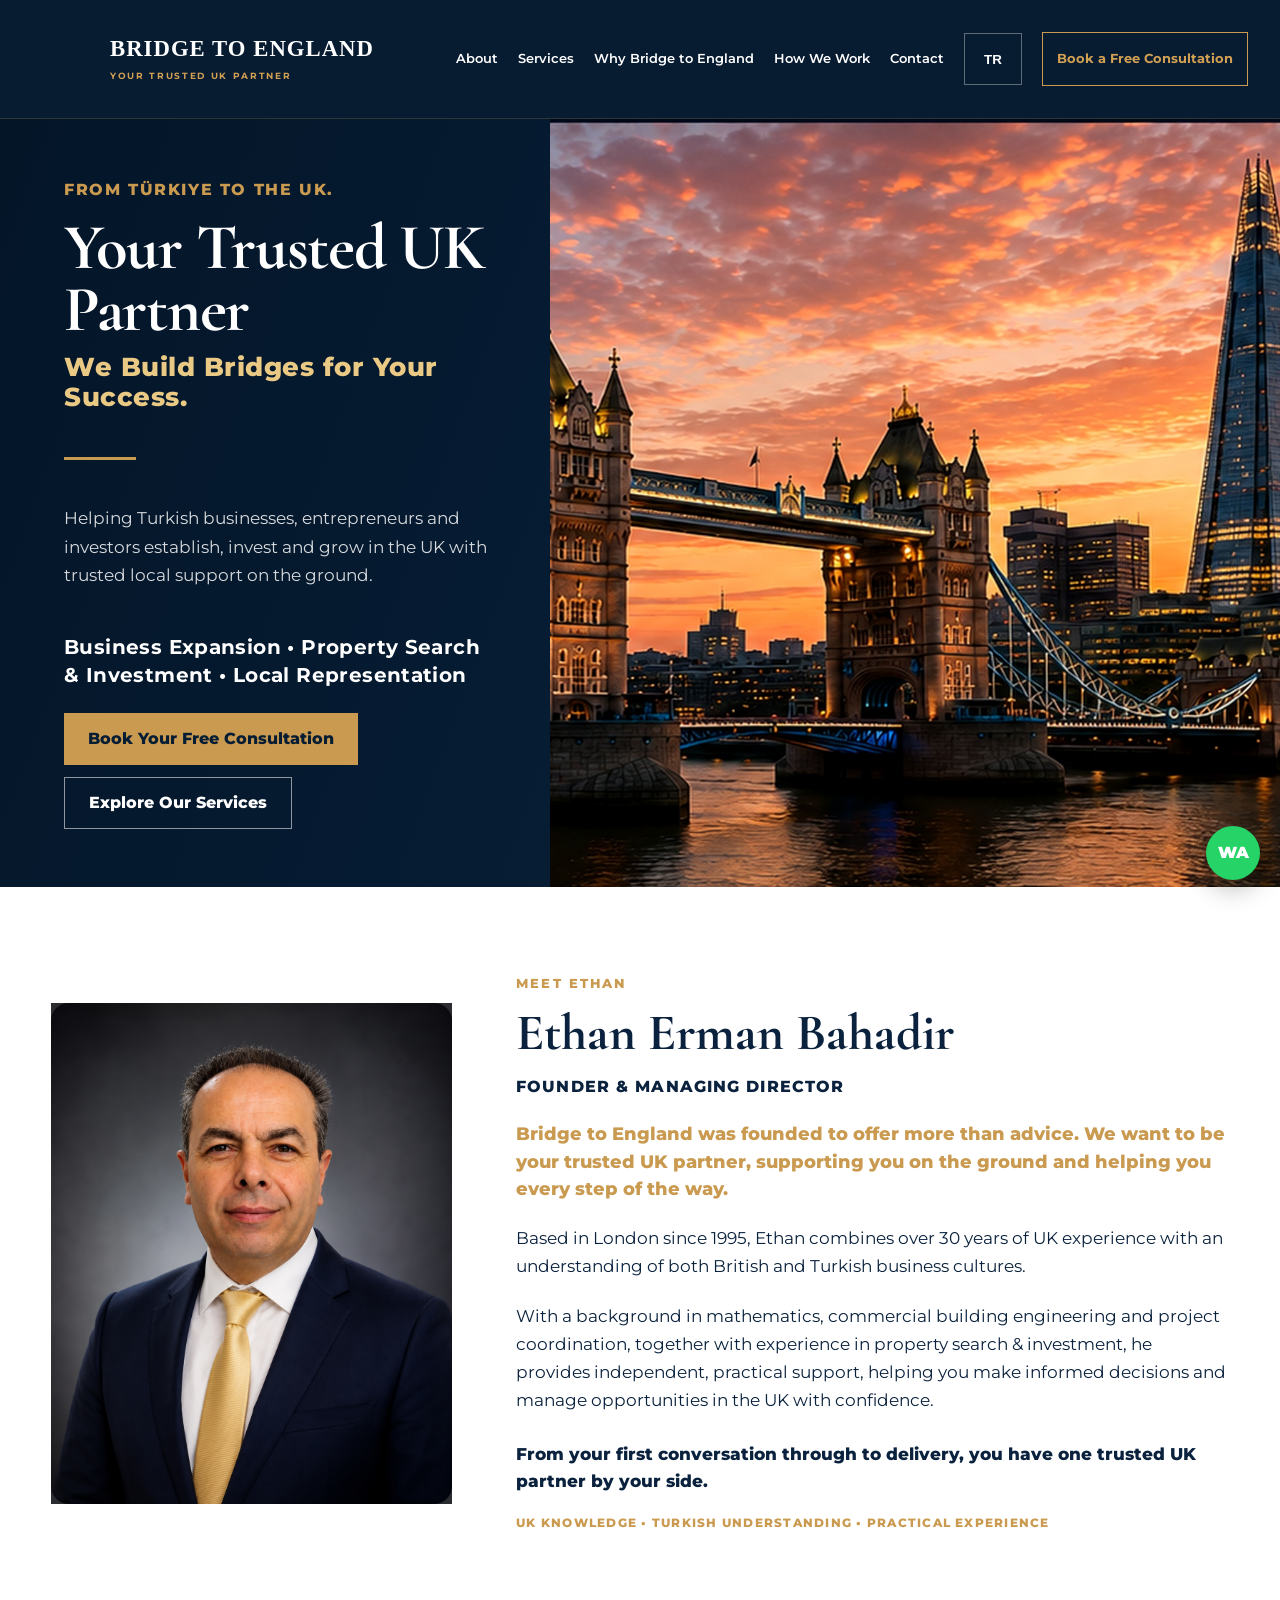
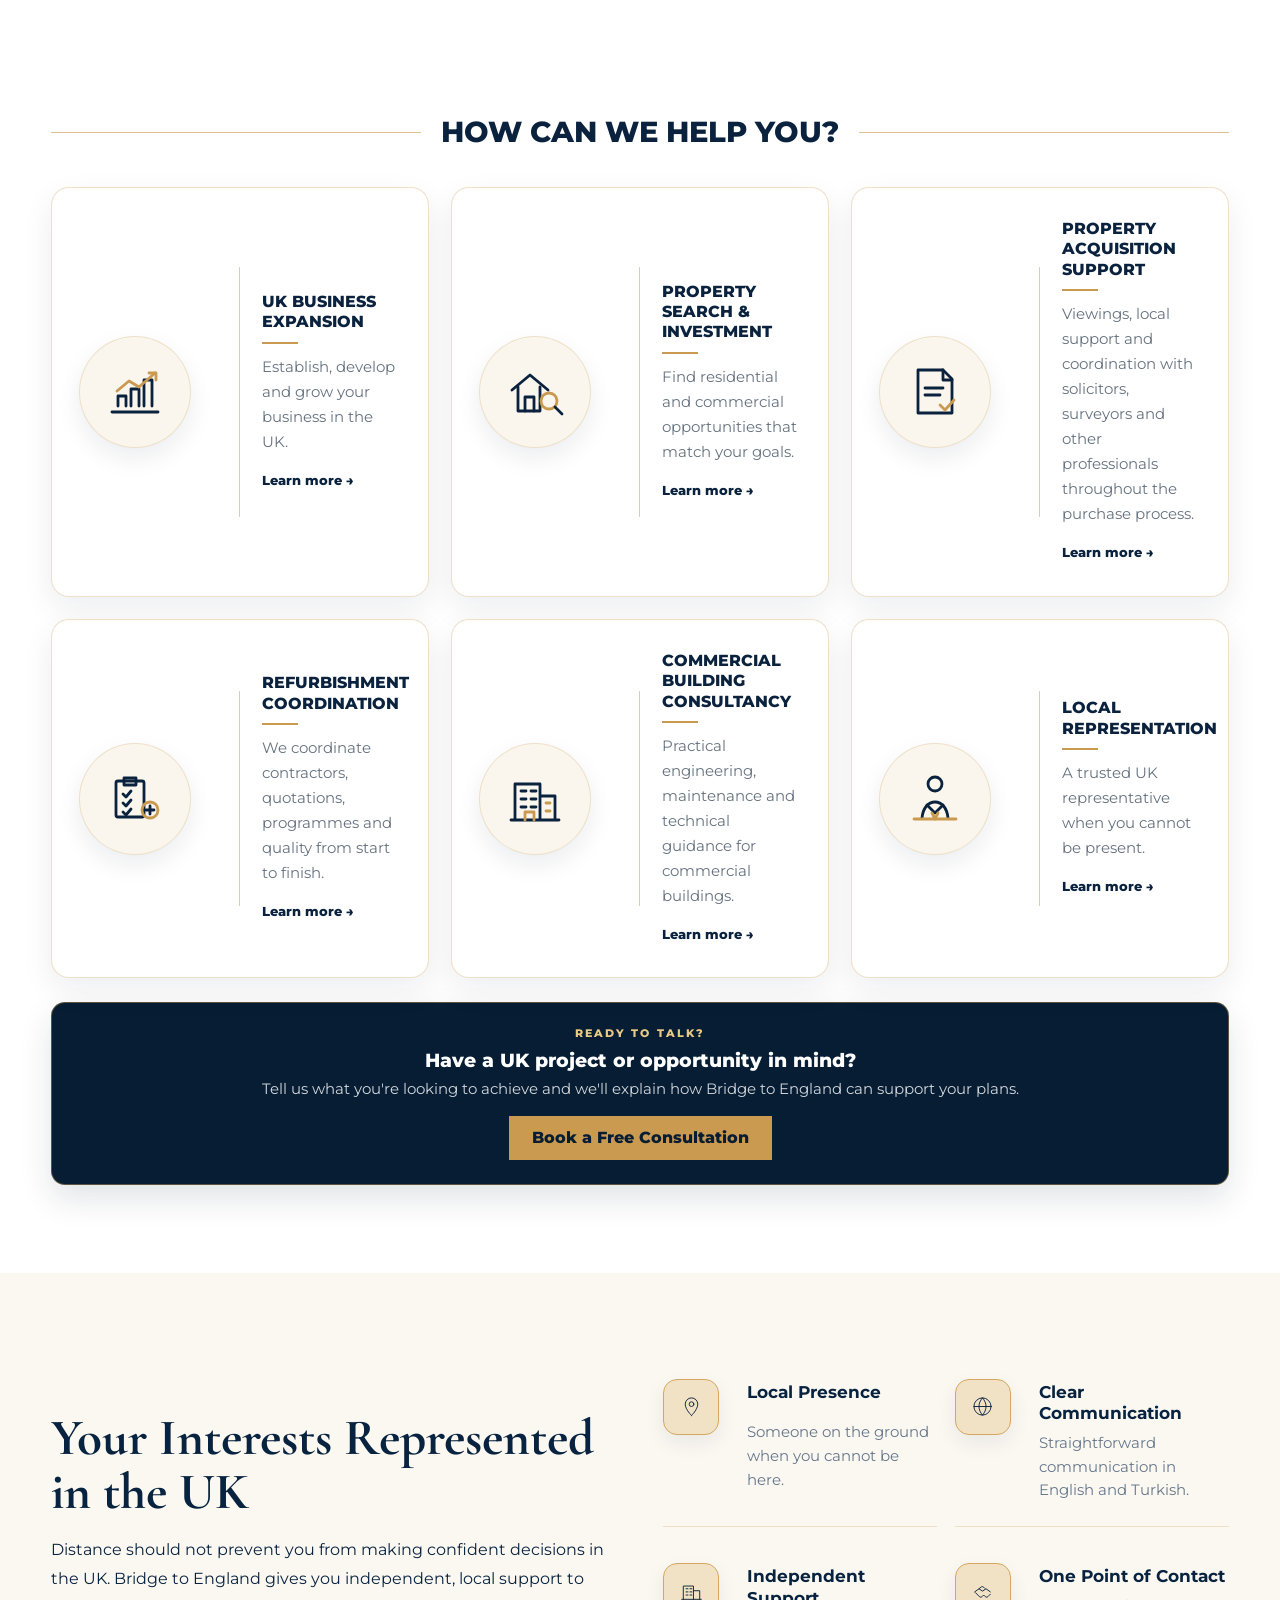
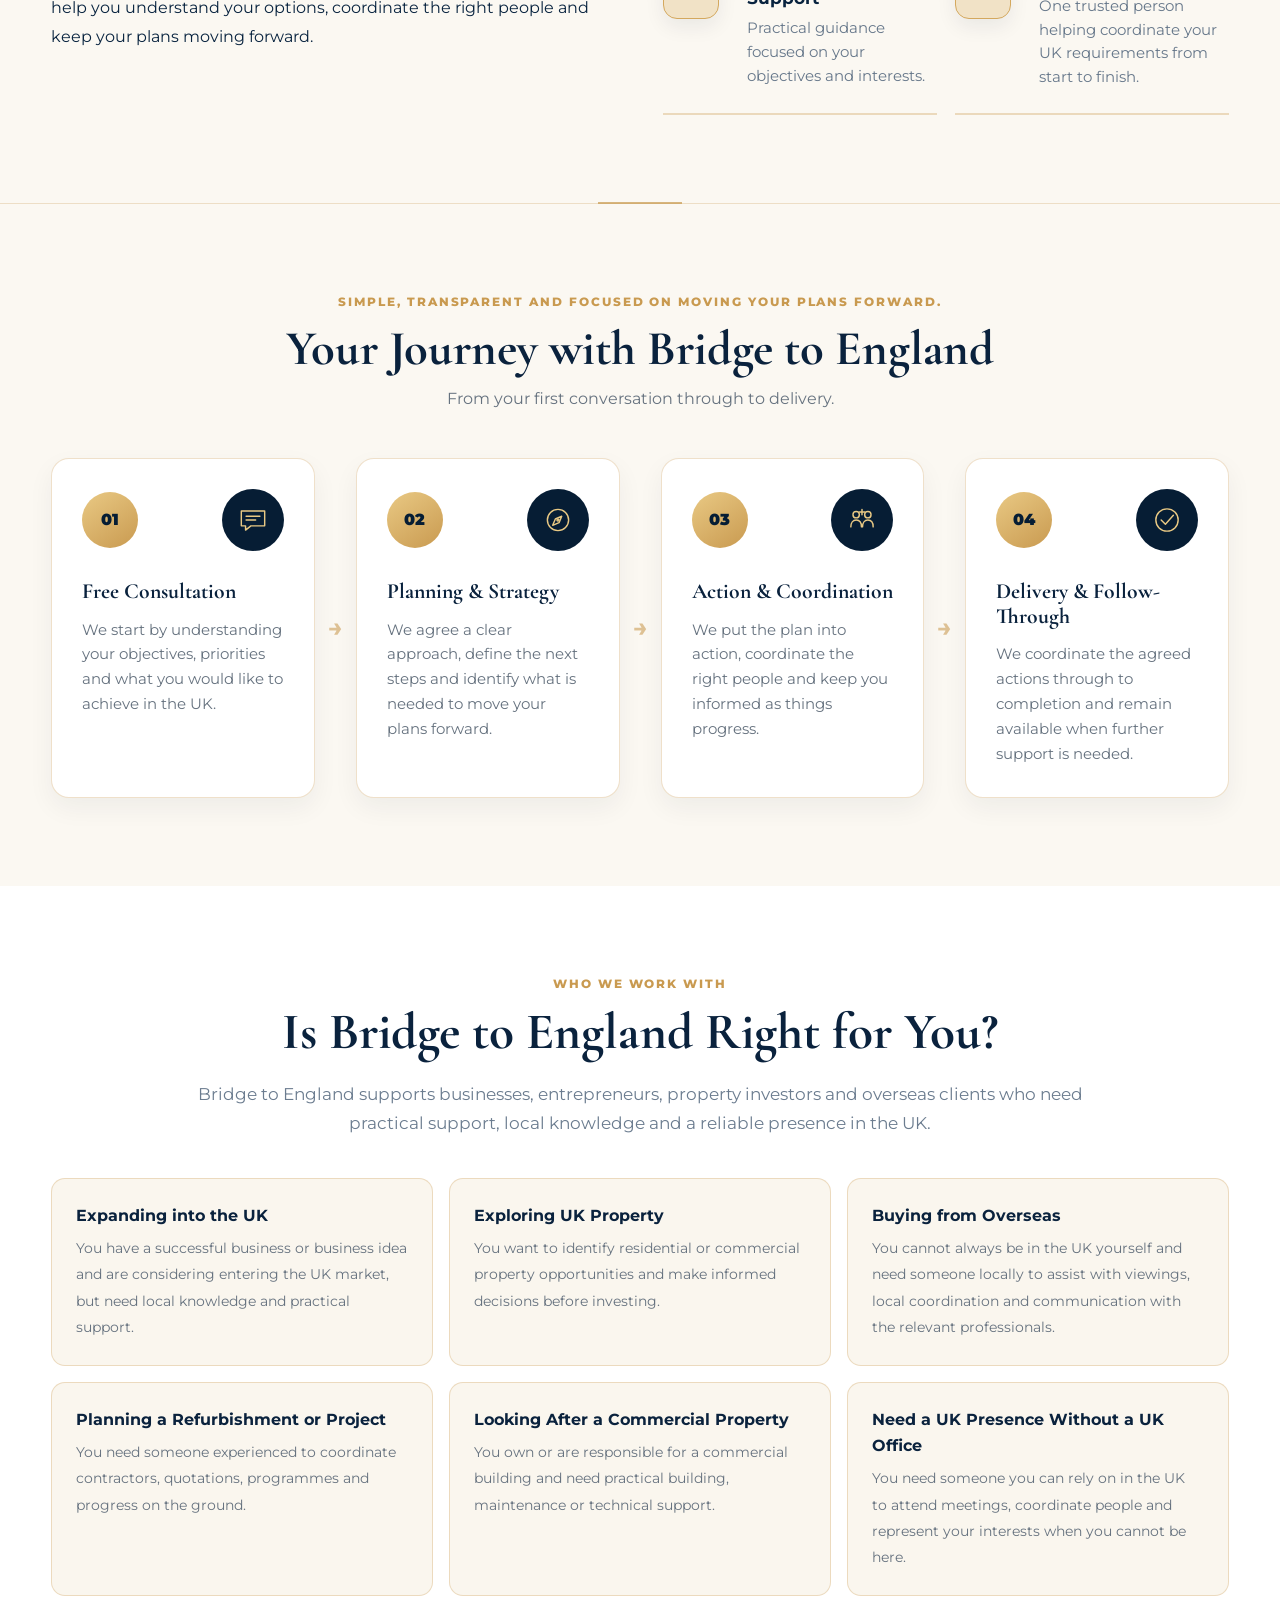
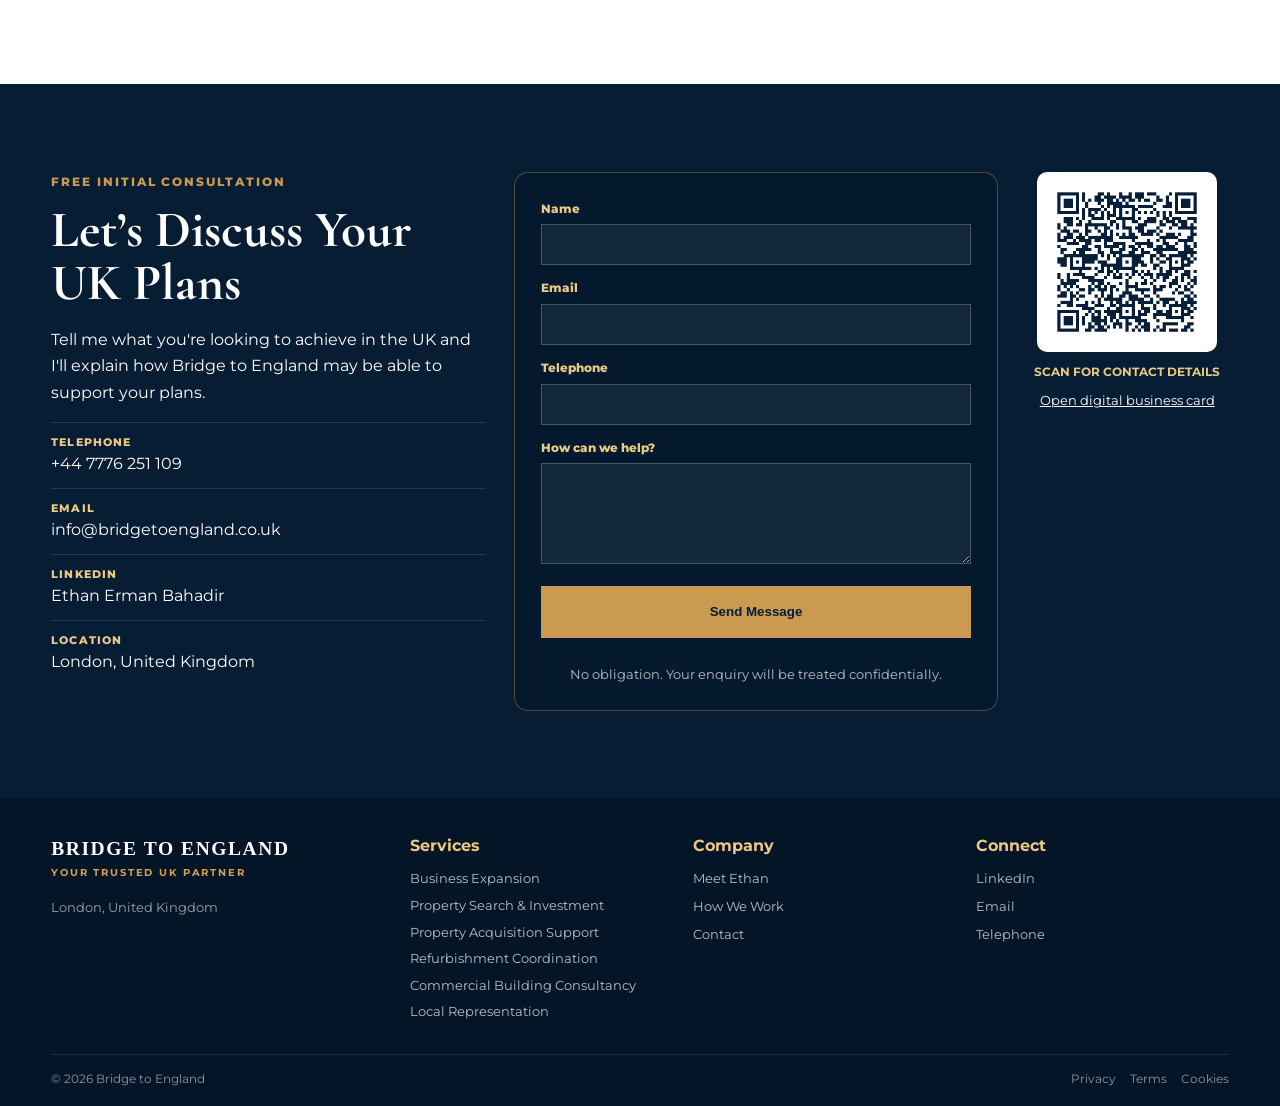
==== index.html @ 81298860 "Fix website contact form submission V5.69" ====
<!DOCTYPE html>

<html lang="en">
<head>
<meta charset="utf-8"/>
<meta content="width=device-width,initial-scale=1" name="viewport"/>
<meta name="description" content="Bridge to England helps Turkish businesses, entrepreneurs and investors enter and grow in the UK with business expansion, property search, acquisition support, refurbishment coordination and trusted local representation in London.">
<title>Bridge to England | UK Business Expansion & Property Support for Turkish Clients</title>
<link href="favicon.png" rel="icon"/>
<link href="https://fonts.googleapis.com" rel="preconnect"/>
<link crossorigin="" href="https://fonts.gstatic.com" rel="preconnect"/>
<link href="https://fonts.googleapis.com/css2?family=Cormorant+Garamond:wght@600;700&amp;family=Montserrat:wght@400;500;600;700;800&amp;display=swap" rel="stylesheet"/>
<link href="style.css?v=543" rel="stylesheet"/>
<!-- BRIDGE TO ENGLAND V5 CLEAN FINAL --><style>
.who-intro{
  max-width:900px;
  margin:20px auto 0;
  text-align:center;
  color:#6b7c8f;
  font-size:1.08rem;
  line-height:1.7;
}
</style>
<link rel="canonical" href="https://bridgetoengland.co.uk/">
<meta property="og:type" content="website">
<meta property="og:site_name" content="Bridge to England">
<meta property="og:title" content="Bridge to England | UK Business Expansion & Property Support">
<meta property="og:description" content="Trusted London-based support for Turkish businesses, entrepreneurs and investors entering, investing and growing in the UK.">
<meta property="og:url" content="https://bridgetoengland.co.uk/">
<meta property="og:image" content="https://bridgetoengland.co.uk/tower-bridge-shard-sunset.jpg">
<meta name="twitter:card" content="summary_large_image">
<meta name="twitter:title" content="Bridge to England | UK Business Expansion & Property Support">
<meta name="twitter:description" content="Trusted UK business, property and local representation support for Turkish clients.">
<script type="application/ld+json">
{
  "@context": "https://schema.org",
  "@type": "ProfessionalService",
  "@id": "https://bridgetoengland.co.uk/#business",
  "name": "Bridge to England",
  "url": "https://bridgetoengland.co.uk/",
  "description": "London-based UK business expansion, property and local representation support for Turkish businesses, entrepreneurs and investors.",
  "areaServed": {"@type":"Country","name":"United Kingdom"},
  "address": {"@type":"PostalAddress","addressLocality":"London","addressCountry":"GB"},
  "telephone": "+44 7776 251 109",
  "email": "info@bridgetoengland.co.uk",
  "founder": {
    "@type": "Person",
    "name": "Ethan Erman Bahadir",
    "jobTitle": "Founder & Managing Director"
  },
  "sameAs": ["https://www.linkedin.com/in/ethan-erman-bahadir-b81787232/"],
  "knowsAbout": [
    "UK business expansion",
    "UK market entry",
    "property search and investment",
    "property acquisition support",
    "refurbishment coordination",
    "commercial building consultancy",
    "local representation"
  ]
}
</script>






<style id="bridge-to-england-header-balanced-fix">
/* V5.55 — balanced header position: brand moved right slightly, no overlap */
.site-header {
  background:#071b31 !important;
}

.site-header .nav-wrap.container {
  width:100% !important;
  max-width:none !important;
  margin:0 !important;
  padding-left:140px !important;
  padding-right:42px !important;
  min-height:118px !important;
  display:flex !important;
  align-items:center !important;
  gap:38px !important;
}

.site-header .brand,
.site-header .brand-wordmark {
  flex:0 0 460px !important;
  width:460px !important;
  min-width:460px !important;
  max-width:460px !important;
  margin:0 !important;
  padding:0 !important;
  background:none !important;
  background-image:none !important;
  text-decoration:none !important;
}

.site-header .brand::before,
.site-header .brand::after,
.site-header .brand-wordmark::before,
.site-header .brand-wordmark::after,
.site-header .brand img,
.site-header .brand-wordmark img {
  content:none !important;
  display:none !important;
}

.site-header .brand-main {
  display:block !important;
  color:#fff !important;
  font-family:Georgia,"Times New Roman",serif !important;
  font-size:1.58rem !important;
  font-weight:700 !important;
  line-height:1.05 !important;
  letter-spacing:.045em !important;
  white-space:nowrap !important;
  margin:0 !important;
}

.site-header .brand-sub {
  display:block !important;
  color:#d2a154 !important;
  font-size:.64rem !important;
  font-weight:700 !important;
  line-height:1 !important;
  letter-spacing:.18em !important;
  white-space:nowrap !important;
  margin-top:10px !important;
}

.site-header .menu-toggle {
  display:none !important;
}

.site-header .main-nav {
  flex:1 1 auto !important;
  min-width:0 !important;
  display:flex !important;
  align-items:center !important;
  justify-content:flex-end !important;
  flex-wrap:nowrap !important;
  gap:30px !important;
  margin:0 !important;
  padding:0 !important;
}

.site-header .main-nav > a:not(.nav-cta) {
  flex:0 0 auto !important;
  display:inline-block !important;
  padding:8px 0 !important;
  margin:0 !important;
  color:#fff !important;
  font-size:.91rem !important;
  font-weight:600 !important;
  line-height:1.15 !important;
  white-space:nowrap !important;
}

.site-header .language-toggle {
  flex:0 0 58px !important;
  width:58px !important;
  height:52px !important;
  display:inline-flex !important;
  align-items:center !important;
  justify-content:center !important;
  margin:0 !important;
  padding:0 !important;
}

.site-header .nav-cta {
  flex:0 0 auto !important;
  min-height:54px !important;
  display:inline-flex !important;
  align-items:center !important;
  justify-content:center !important;
  margin:0 !important;
  padding:0 20px !important;
  color:#d2a154 !important;
  font-size:.90rem !important;
  font-weight:700 !important;
  line-height:1.1 !important;
  white-space:nowrap !important;
}

@media (max-width:1600px) and (min-width:1101px) {
  .site-header .nav-wrap.container {
    padding-left:110px !important;
    padding-right:32px !important;
    gap:28px !important;
  }
  .site-header .brand,
  .site-header .brand-wordmark {
    flex-basis:400px !important;
    width:400px !important;
    min-width:400px !important;
    max-width:400px !important;
  }
  .site-header .brand-main { font-size:1.42rem !important; }
  .site-header .brand-sub { font-size:.58rem !important; }
  .site-header .main-nav { gap:20px !important; }
  .site-header .main-nav > a:not(.nav-cta) { font-size:.82rem !important; }
  .site-header .nav-cta { font-size:.80rem !important; padding:0 14px !important; }
}

@media (max-width:1100px) and (min-width:981px) {
  .site-header .nav-wrap.container {
    padding-left:70px !important;
    padding-right:24px !important;
    gap:18px !important;
  }
  .site-header .brand,
  .site-header .brand-wordmark {
    flex-basis:310px !important;
    width:310px !important;
    min-width:310px !important;
    max-width:310px !important;
  }
  .site-header .brand-main { font-size:1.18rem !important; }
  .site-header .brand-sub { font-size:.50rem !important; }
  .site-header .main-nav { gap:12px !important; }
  .site-header .main-nav > a:not(.nav-cta) { font-size:.72rem !important; }
  .site-header .nav-cta { font-size:.72rem !important; padding:0 10px !important; }
}

@media (max-width:980px) {
  .site-header .nav-wrap.container {
    max-width:100% !important;
    padding-left:20px !important;
    padding-right:20px !important;
    min-height:86px !important;
    gap:16px !important;
  }
  .site-header .brand,
  .site-header .brand-wordmark {
    flex:1 1 auto !important;
    width:auto !important;
    min-width:0 !important;
    max-width:none !important;
  }
  .site-header .brand-main {
    font-size:1.22rem !important;
    white-space:normal !important;
  }
  .site-header .brand-sub {
    font-size:.53rem !important;
    white-space:normal !important;
  }
  .site-header .menu-toggle {
    display:flex !important;
  }
}
</style>


<style id="services-cta-compact-fix">
/* V5.57 — compact “Ready to Talk?” CTA under the service cards */
.services-cta {
  min-height:0 !important;
  padding:24px 28px !important;
  margin-top:24px !important;
  border-radius:14px !important;
  display:flex !important;
  flex-direction:column !important;
  align-items:center !important;
  justify-content:center !important;
  gap:7px !important;
}

.services-cta-label {
  margin:0 !important;
  font-size:.70rem !important;
  line-height:1.1 !important;
  letter-spacing:.18em !important;
}

.services-cta-eyebrow {
  margin:2px 0 0 !important;
  font-size:1.18rem !important;
  line-height:1.25 !important;
}

.services-cta-copy {
  margin:0 !important;
  max-width:760px !important;
  font-size:.92rem !important;
  line-height:1.45 !important;
}

.services-cta-button {
  margin-top:8px !important;
  min-height:44px !important;
  padding:10px 22px !important;
  line-height:1.1 !important;
}

@media (max-width:700px) {
  .services-cta {
    padding:22px 18px !important;
    margin-top:20px !important;
    gap:8px !important;
  }
  .services-cta-eyebrow {
    font-size:1.05rem !important;
  }
  .services-cta-copy {
    font-size:.88rem !important;
  }
}
</style>


<style id="scrolling-header-mobile-fix">
/* V5.58 — header scrolls with the page instead of staying fixed/sticky */
.site-header {
  position: static !important;
  top: auto !important;
  left: auto !important;
  right: auto !important;
  z-index: auto !important;
  transform: none !important;
}

body {
  padding-top: 0 !important;
}

@media (max-width: 980px) {
  .site-header {
    position: static !important;
    top: auto !important;
    width: 100% !important;
  }
}
</style>


<style id="mobile-navigation-fix">
/* V5.59 — proper compact mobile navigation */
@media (max-width: 980px) {
  .site-header {
    position: static !important;
    width: 100% !important;
  }

  .site-header .nav-wrap.container {
    position: relative !important;
    display: flex !important;
    align-items: center !important;
    justify-content: space-between !important;
    min-height: 82px !important;
    padding: 12px 18px !important;
    gap: 12px !important;
  }

  .site-header .brand,
  .site-header .brand-wordmark {
    flex: 1 1 auto !important;
    width: auto !important;
    min-width: 0 !important;
    max-width: calc(100% - 64px) !important;
  }

  .site-header .brand-main {
    font-size: 1.18rem !important;
    line-height: 1.05 !important;
    white-space: normal !important;
  }

  .site-header .brand-sub {
    margin-top: 7px !important;
    font-size: .50rem !important;
    line-height: 1.05 !important;
    white-space: normal !important;
  }

  .site-header .menu-toggle {
    flex: 0 0 46px !important;
    width: 46px !important;
    height: 42px !important;
    display: inline-flex !important;
    flex-direction: column !important;
    align-items: center !important;
    justify-content: center !important;
    gap: 5px !important;
    margin: 0 !important;
    padding: 0 !important;
    background: transparent !important;
    border: 0 !important;
    cursor: pointer !important;
  }

  .site-header .menu-toggle span {
    display: block !important;
    width: 27px !important;
    height: 2px !important;
    margin: 0 !important;
    background: #d2a154 !important;
  }

  /* CLOSED by default on phones */
  .site-header .main-nav {
    display: none !important;
  }

  /* Only show the menu after the hamburger is tapped */
  .site-header .main-nav.open {
    position: absolute !important;
    top: 100% !important;
    left: 0 !important;
    right: 0 !important;
    z-index: 1000 !important;
    display: flex !important;
    flex-direction: column !important;
    align-items: stretch !important;
    justify-content: flex-start !important;
    gap: 0 !important;
    max-height: calc(100vh - 82px) !important;
    overflow-y: auto !important;
    padding: 8px 18px 18px !important;
    background: #071b31 !important;
    border-top: 1px solid rgba(210,161,84,.25) !important;
    box-shadow: 0 12px 24px rgba(0,0,0,.18) !important;
  }

  .site-header .main-nav.open > a:not(.nav-cta) {
    display: block !important;
    width: 100% !important;
    padding: 13px 4px !important;
    border-bottom: 1px solid rgba(255,255,255,.08) !important;
    text-align: left !important;
    font-size: .96rem !important;
    line-height: 1.2 !important;
    white-space: normal !important;
  }

  .site-header .main-nav.open .language-toggle {
    width: 100% !important;
    height: 44px !important;
    margin: 12px 0 8px !important;
    border: 1px solid rgba(255,255,255,.30) !important;
  }

  .site-header .main-nav.open .nav-cta {
    width: 100% !important;
    min-height: 46px !important;
    margin: 4px 0 0 !important;
    padding: 11px 14px !important;
    white-space: normal !important;
    text-align: center !important;
    font-size: .90rem !important;
  }
}
</style>



<style id="footer-branding-fix-v561">
/* V5.61 — correct footer selectors */
footer .footer-brand {
  display:flex !important;
  flex-direction:column !important;
  align-items:flex-start !important;
}

footer .footer-wordmark {
  display:flex !important;
  flex-direction:column !important;
  align-items:flex-start !important;
  text-decoration:none !important;
}

footer .footer-brand-main {
  display:block !important;
  width:100% !important;
  margin:0 !important;
  color:#ffffff !important;
  line-height:1.05 !important;
}

footer .footer-brand-sub {
  display:block !important;
  width:100% !important;
  margin:8px 0 12px !important;
  color:#d2a154 !important;
  font-size:.64rem !important;
  font-weight:700 !important;
  line-height:1.15 !important;
  letter-spacing:.18em !important;
  white-space:nowrap !important;
}

footer .footer-brand p {
  margin:0 !important;
}

@media (max-width:700px) {
  footer .footer-brand-sub {
    font-size:.58rem !important;
    white-space:normal !important;
  }
}
</style>


<style id="meet-ethan-portrait-crop-v565">
/* V5.65 — keep the exact approved studio portrait; only improve its on-page crop */
#about .portrait {
  overflow: hidden !important;
  aspect-ratio: 4 / 5 !important;
  background: #2c2d31 !important;
}

#about .portrait img {
  display: block !important;
  width: 100% !important;
  height: 100% !important;
  object-fit: cover !important;
  object-position: 50% 45% !important;
}

/* Keep the portrait balanced on smaller screens too */
@media (max-width: 800px) {
  #about .portrait {
    aspect-ratio: 4 / 5 !important;
    max-width: 520px !important;
    margin-left: auto !important;
    margin-right: auto !important;
  }

  #about .portrait img {
    object-position: 50% 43% !important;
  }
}
</style>

</head>
<body>
<header class="site-header">
<div class="container nav-wrap">
<a class="brand brand-wordmark" href="#home" aria-label="Bridge to England home"><span class="brand-main">BRIDGE TO ENGLAND</span><span class="brand-sub">YOUR TRUSTED UK PARTNER</span></a>
<button aria-label="Open navigation" class="menu-toggle"><span></span><span></span><span></span></button>
<nav class="main-nav">
<a data-en="About" data-tr="Hakkımızda" href="#about">About</a>
<a data-en="Services" data-tr="Hizmetler" href="#services">Services</a>
<a data-en="Why Bridge to England" data-tr="Neden Bridge to England" href="#why">Why Bridge to England</a>
<a data-en="How We Work" data-tr="Nasıl Çalışıyoruz" href="#process">How We Work</a>
<a data-en="Contact" data-tr="İletişim" href="#contact">Contact</a>
<button class="language-toggle" type="button">TR</button>
<a class="nav-cta" data-en="Book a Free Consultation" data-tr="Ücretsiz Görüşme Ayarla" href="#contact">Book a Free Consultation</a>
</nav>
</div>
</header>
<main>
<section class="hero" id="home">
<div class="hero-grid">
<div class="hero-copy reveal">
<p class="hero-slogan" data-en="From Türkiye to the UK." data-tr="Türkiye'den Birleşik Krallık'a.">From Türkiye to the UK.</p><p class="trusted-partner-main" data-en="Your Trusted UK Partner" data-tr="Birleşik Krallık’taki Güvenilir İş Ortağınız">Your Trusted UK Partner</p>
<p class="hero-bridge hero-bridge-support" data-en="We Build Bridges for Your Success." data-tr="Başarınız İçin Köprüler Kuruyoruz.">We Build Bridges for Your Success.</p>
<div class="gold-rule"></div>
<p class="hero-lead" data-en="Helping Turkish businesses, entrepreneurs and investors establish, invest and grow in the UK with trusted local support on the ground." data-tr="Türk işletmelerin, girişimcilerin ve yatırımcıların Birleşik Krallık’ta güvenilir yerel destekle kurulmasına, yatırım yapmasına ve büyümesine yardımcı oluyoruz.">Helping Turkish businesses, entrepreneurs and investors establish, invest and grow in the UK with trusted local support on the ground.</p>
<p class="hero-service-line" data-en="Business Expansion • Property Search &amp; Investment • Local Representation" data-tr="İş Geliştirme • Gayrimenkul Arama &amp; Yatırım • Yerel Temsil">Business Expansion • Property Search &amp; Investment • Local Representation</p>
<div class="hero-actions">
<a class="button gold" data-en="Book Your Free Consultation" data-tr="Ücretsiz Görüşmenizi Ayarlayın" href="#contact">Book Your Free Consultation</a>
<a class="button outline" data-en="Explore Our Services" data-tr="Hizmetlerimizi Keşfedin" href="#services">Explore Our Services</a>
</div>
</div>
<div class="hero-photo"><img alt="Tower Bridge and The Shard at sunset" src="tower-bridge-shard-sunset.jpg"/></div>
</div>
</section>
<section class="section" id="about">
<div class="container about-grid">
<div class="portrait reveal"><img alt="Ethan Erman Bahadir" src="ethan-erman-bahadir-studio.png"/></div>
<div class="about-copy reveal">
<div class="eyebrow about-partner-eyebrow" data-en="Meet Ethan" data-tr="Ethan ile Tanışın">Meet Ethan</div><h2>Ethan Erman Bahadir</h2><div class="about-role" data-en="Founder &amp; Managing Director" data-tr="Kurucu &amp; Genel Müdür">Founder &amp; Managing Director</div>
<p class="about-client-intro" data-en="Bridge to England was founded to offer more than advice. We want to be your trusted UK partner, supporting you on the ground and helping you every step of the way." data-tr="Bridge to England yalnızca danışmanlık sunmak için kurulmadı. Birleşik Krallık’taki güvenilir iş ortağınız olarak sahada yanınızda olmayı ve her adımda destek vermeyi amaçlıyoruz.">Bridge to England was founded to offer more than advice. We want to be your trusted UK partner, supporting you on the ground and helping you every step of the way.</p><p class="about-body-copy" data-en="Based in London since 1995, Ethan combines over 30 years of UK experience with an understanding of both British and Turkish business cultures." data-tr="1995’ten beri Londra’da yaşayan Ethan, 30 yılı aşkın Birleşik Krallık deneyimini hem Britanya hem de Türk iş kültürüne dair anlayışla birleştirir.">Based in London since 1995, Ethan combines over 30 years of UK experience with an understanding of both British and Turkish business cultures.</p><p class="about-body-copy" data-en="With a background in mathematics, commercial building engineering and project coordination, together with experience in property search &amp; investment, he provides independent, practical support, helping you make informed decisions and manage opportunities in the UK with confidence." data-tr="Matematik, ticari bina mühendisliği, proje koordinasyonu ve gayrimenkul arama ve yatırım geçmişiyle, bağımsız ve pratik destek sunar, müşterilerin bilinçli kararlar almasına ve Birleşik Krallık’taki fırsatları güvenle yönetmesine yardımcı olur.">With a background in mathematics, commercial building engineering and project coordination, together with experience in property search &amp; investment, he provides independent, practical support, helping you make informed decisions and manage opportunities in the UK with confidence.</p><p class="about-trusted-close" data-en="From your first conversation through to delivery, you have one trusted UK partner by your side." data-tr="İlk görüşmenizden başarılı teslimata kadar yanınızda güvenilir bir Birleşik Krallık iş ortağınız olur.">From your first conversation through to delivery, you have one trusted UK partner by your side.</p><div class="about-trust-strip" data-en="UK Knowledge • Turkish Understanding • Practical Experience" data-tr="Birleşik Krallık Bilgisi • Türk Kültürünü Anlama • Pratik Deneyim">UK Knowledge • Turkish Understanding • Practical Experience</div></div>
</div>
</section>
<!-- SERVICE ICON SET V4.6 - HARD REBUILD -->
<section class="section services" id="services">
<div class="container">
<div class="section-rule-title">
<span></span>
<h3 data-en="How Can We Help You?" data-tr="Size Nasıl Yardımcı Olabiliriz?">How Can We Help You?</h3>
<span></span>
</div>
<div class="service-grid">
<article class="service-card reveal">
<div class="service-icon">
<svg aria-hidden="true" viewbox="0 0 64 64">
<path d="M9 52h46"></path>
<path d="M15 46V36h8v10M28 46V29h8v17M41 46V20h8v26"></path>
<path d="M14 31l12-10 10 6 16-14"></path>
<path d="M46 13h7v7"></path>
</svg>
</div>
<div class="service-copy">
<h4 data-en="UK Business Expansion" data-tr="Birleşik Krallık’ta İş Geliştirme">UK Business Expansion</h4>
<p data-en="Establish, develop and grow your business in the UK." data-tr="İşinizi Birleşik Krallık’ta kurun, geliştirin ve büyütün.">
             Establish, develop and grow your business in the UK.
          </p>
<a data-en="Learn more →" data-tr="Daha fazla bilgi →" href="business-expansion.html">Learn more →</a>
</div>
</article>
<article class="service-card reveal">
<div class="service-icon">
<svg aria-hidden="true" viewbox="0 0 64 64">
<path d="M9 30 27 15l18 15"></path>
<path d="M15 27v24h22V27"></path>
<path d="M22 51V37h9v14"></path>
<circle cx="46" cy="41" r="8"></circle>
<path d="m52 47 7 7"></path>
</svg>
</div>
<div class="service-copy">
<h4 data-en="Property Search &amp; Investment" data-tr="Gayrimenkul Arama &amp; Yatırım">Property Search &amp; Investment</h4>
<p data-en="Find residential and commercial opportunities that match your goals." data-tr="Hedeflerinize uygun konut ve ticari gayrimenkul fırsatlarını bulun.">
             Find residential and commercial opportunities that match your goals.
          </p>
<a data-en="Learn more →" data-tr="Daha fazla bilgi →" href="property-search-investment.html">Learn more →</a>
</div>
</article>
<article class="service-card reveal">
<div class="service-icon">
<svg aria-hidden="true" viewbox="0 0 64 64">
<path d="M15 10h25l9 9v34H15z"></path>
<path d="M40 10v10h9"></path>
<path d="M22 28h18M22 35h15"></path>
<path d="M37 45l5 5 9-10"></path>
</svg>
</div>
<div class="service-copy">
<h4 data-en="Property Acquisition Support" data-tr="Gayrimenkul Satın Alma Desteği">Property Acquisition Support</h4>
<p data-en="Viewings, local support and coordination with solicitors, surveyors and other professionals throughout the purchase process." data-tr="Gayrimenkul görüntülemeleri, yerel destek ve satın alma süreci boyunca avukatlar, eksperler ve diğer profesyonellerle koordinasyon.">Viewings, local support and coordination with solicitors, surveyors and other professionals throughout the purchase process.</p>
<a data-en="Learn more →" data-tr="Daha fazla bilgi →" href="property-acquisition.html">Learn more →</a>
</div>
</article>
<article class="service-card reveal">
<div class="service-icon">
<svg aria-hidden="true" viewbox="0 0 64 64">
<rect height="36" rx="2" width="28" x="13" y="14"></rect>
<path d="M21 11h12v7H21z"></path>
<path d="M20 27l3 3 5-6M20 36l3 3 5-6M20 45l3 3 5-6"></path>
<circle cx="47" cy="43" r="8"></circle>
<path d="M47 39v8M43 43h8"></path>
</svg>
</div>
<div class="service-copy">
<h4 data-en="Refurbishment Coordination" data-tr="Tadilat Koordinasyonu">Refurbishment Coordination</h4>
<p data-en="We coordinate contractors, quotations, programmes and quality from start to finish." data-tr="Yüklenicileri, teklifleri, programları ve kaliteyi baştan sona koordine ederiz.">We coordinate contractors, quotations, programmes and quality from start to finish.</p>
<a data-en="Learn more →" data-tr="Daha fazla bilgi →" href="refurbishment-coordination.html">Learn more →</a>
</div>
</article>
<article class="service-card reveal">
<div class="service-icon">
<svg aria-hidden="true" viewbox="0 0 64 64">
<path d="M12 53V17h25v36M37 29h15v24M8 53h48"></path>
<path d="M18 24h5M28 24h5M18 32h5M28 32h5M18 40h5M28 40h5"></path>
<path d="M22 53v-8h9v8M43 36h4M43 44h4"></path>
</svg>
</div>
<div class="service-copy">
<h4 data-en="Commercial Building Consultancy" data-tr="Ticari Bina Danışmanlığı">Commercial Building Consultancy</h4>
<p data-en="Practical engineering, maintenance and technical guidance for commercial buildings." data-tr="Ticari binalar için pratik mühendislik, bakım ve teknik rehberlik.">Practical engineering, maintenance and technical guidance for commercial buildings.</p>
<a data-en="Learn more →" data-tr="Daha fazla bilgi →" href="commercial-building-consultancy.html">Learn more →</a>
</div>
</article>
<article class="service-card reveal">
<div class="service-icon">
<svg aria-hidden="true" viewbox="0 0 64 64">
<circle cx="32" cy="17" r="7"></circle>
<path d="M19 51c1-10 6-16 13-16s12 6 13 16"></path>
<path d="M24 38l8 8 8-8"></path>
<path d="M29 46l3 6 3-6"></path>
<path d="M11 52h42"></path>
</svg>
</div>
<div class="service-copy">
<h4 data-en="Local Representation" data-tr="Yerel Temsil">Local Representation</h4>
<p data-en="A trusted UK representative when you cannot be present." data-tr="Bulunamadığınızda güvenilir Birleşik Krallık temsilciniz.">A trusted UK representative when you cannot be present.</p>
<a data-en="Learn more →" data-tr="Daha fazla bilgi →" href="local-representation.html">Learn more →</a>
</div>
</article>
</div><div class="services-cta"><span class="services-cta-label" data-en="READY TO TALK?" data-tr="GÖRÜŞMEYE HAZIR MISINIZ?">READY TO TALK?</span><p class="services-cta-eyebrow" data-en="Have a UK project or opportunity in mind?" data-tr="Birleşik Krallık’ta bir projeniz veya fırsatınız mı var?">Have a UK project or opportunity in mind?</p><p class="services-cta-copy" data-en="Tell us what you're looking to achieve and we'll explain how Bridge to England can support your plans." data-tr="Neyi başarmak istediğinizi bize anlatın; Bridge to England’ın planlarınızı nasıl destekleyebileceğini açıklayalım.">Tell us what you're looking to achieve and we'll explain how Bridge to England can support your plans.</p><a class="btn btn-gold services-cta-button" data-en="Book a Free Consultation" data-tr="Ücretsiz Görüşme Ayarlayın" href="#contact">Book a Free Consultation</a></div>
</div>
</section>
<section class="section why interests-section" id="why">
<div class="container why-grid">
<div class="reveal">
<h2 data-en="Your Interests Represented in the UK" data-tr="Birleşik Krallık’ta Çıkarlarınız Temsil Ediliyor">Your Interests Represented in the UK</h2>
<p class="why-intro" data-en="Distance should not prevent you from making confident decisions in the UK. Bridge to England gives you independent, local support to help you understand your options, coordinate the right people and keep your plans moving forward." data-tr="İş geliştirme ve gayrimenkul yatırımından proje koordinasyonu ve yerel temsile kadar, Birleşik Krallık’ta bizzat bulunamadığınızda ihtiyaç duyduğunuz pratik desteği sağlıyoruz.">Distance should not prevent you from making confident decisions in the UK. Bridge to England gives you independent, local support to help you understand your options, coordinate the right people and keep your plans moving forward.</p>
</div>
<div class="why-cards why-cards-four reveal">
<div class="why-card interests-feature">
<div aria-hidden="true" class="why-icon">
<svg viewbox="0 0 64 64"><path d="M32 55s16-15 16-29a16 16 0 1 0-32 0c0 14 16 29 16 29z"></path><circle cx="32" cy="26" r="6"></circle></svg>
</div>
<strong data-en="Local Presence" data-tr="1995’ten Beri Londra’da">Local Presence</strong>
<span data-en="Someone on the ground when you cannot be here." data-tr="Londra’da 30 yılı aşkın yerel bilgi ve deneyim.">Someone on the ground when you cannot be here.</span>
</div>
<div class="why-card interests-feature">
<div aria-hidden="true" class="why-icon">
<svg viewbox="0 0 64 64"><circle cx="32" cy="32" r="22"></circle><path d="M10 32h44M32 10c6 7 9 14 9 22s-3 15-9 22M32 10c-6 7-9 14-9 22s3 15 9 22"></path></svg>
</div>
<strong data-en="Clear Communication" data-tr="İki Dilli Destek">Clear Communication</strong>
<span data-en="Straightforward communication in English and Turkish." data-tr="İngilizce ve Türkçe profesyonel iletişim.">Straightforward communication in English and Turkish.</span>
</div>
<div class="why-card interests-feature">
<div aria-hidden="true" class="why-icon">
<svg viewbox="0 0 64 64"><path d="M11 52V18h26v34M37 30h16v22M7 52h50"></path><path d="M18 25h5M28 25h5M18 33h5M28 33h5M18 41h5M28 41h5"></path></svg>
</div>
<strong data-en="Independent Support" data-tr="Ticari Deneyim">Independent Support</strong>
<span data-en="Practical guidance focused on your objectives and interests." data-tr="Bina mühendisliği, gayrimenkul yatırımı ve proje koordinasyonu deneyimi.">Practical guidance focused on your objectives and interests.</span>
</div>
<div class="why-card interests-feature">
<div aria-hidden="true" class="why-icon">
<svg viewbox="0 0 64 64"><path d="M12 33l11-8 9 6 9-6 11 8"></path><path d="M14 35l10 10c2 2 5 2 7 0l4-4 4 4c2 2 5 2 7 0l6-6"></path><path d="M23 25l5-4c2-2 5-2 7 0l3 3"></path></svg>
</div>
<strong data-en="One Point of Contact" data-tr="Güvenilir Yerel İş Ortağı">One Point of Contact</strong>
<span data-en="One trusted person helping coordinate your UK requirements from start to finish." data-tr="Birleşik Krallık yolculuğunuz boyunca bağımsız danışmanlık ve pratik destek.">One trusted person helping coordinate your UK requirements from start to finish.</span>
</div>
</div>
</div>
</section>
<section class="section process" id="process">
<div class="container">
<div class="services-heading reveal process-heading">
<p class="section-label" data-en="Simple, transparent and focused on moving your plans forward." data-tr="Basit, şeffaf ve planlarınızı ilerletmeye odaklı.">Simple, transparent and focused on moving your plans forward.</p>
<h2 data-en="Your Journey with Bridge to England" data-tr="Bridge to England ile Yolculuğunuz">Your Journey with Bridge to England</h2>
<p class="process-subtitle" data-en="From your first conversation through to delivery." data-tr="İlk görüşmenizden başarılı teslimata kadar yanınızdayız.">
        From your first conversation through to delivery.
      </p>
</div>
<div class="process-journey">
<article class="process-card reveal">
<div class="process-top">
<div class="process-number">01</div>
<div aria-hidden="true" class="process-icon">
<svg viewbox="0 0 64 64">
<path d="M10 15h44v28H28l-10 8v-8h-8z"></path>
<path d="M19 25h26M19 32h18"></path>
</svg>
</div>
</div>
<h3 data-en="Free Consultation" data-tr="Ücretsiz Görüşme">Free Consultation</h3>
<p data-en="We start by understanding your objectives, priorities and what you would like to achieve in the UK." data-tr="Birleşik Krallık’ta hedeflerinizi, önceliklerinizi ve neyi başarmak istediğinizi anlayarak başlarız.">We start by understanding your objectives, priorities and what you would like to achieve in the UK.</p>
</article>
<div aria-hidden="true" class="process-connector">→</div>
<article class="process-card reveal">
<div class="process-top">
<div class="process-number">02</div>
<div aria-hidden="true" class="process-icon">
<svg viewbox="0 0 64 64">
<circle cx="32" cy="32" r="20"></circle>
<path d="M39 25l-5 12-12 5 5-12z"></path>
<circle cx="32" cy="32" r="2"></circle>
</svg>
</div>
</div>
<h3 data-en="Planning &amp; Strategy" data-tr="Planlama &amp; Strateji">Planning &amp; Strategy</h3>
<p data-en="We agree a clear approach, define the next steps and identify what is needed to move your plans forward." data-tr="Net bir yaklaşım üzerinde anlaşır, sonraki adımları belirler ve planlarınızı ilerletmek için gerekenleri tanımlarız.">We agree a clear approach, define the next steps and identify what is needed to move your plans forward.</p>
</article>
<div aria-hidden="true" class="process-connector">→</div>
<article class="process-card reveal">
<div class="process-top">
<div class="process-number">03</div>
<div aria-hidden="true" class="process-icon">
<svg viewbox="0 0 64 64">
<circle cx="21" cy="22" r="6"></circle>
<circle cx="43" cy="22" r="6"></circle>
<path d="M11 45c0-8 4-13 10-13s10 5 10 13M33 45c0-8 4-13 10-13s10 5 10 13"></path>
<path d="M27 17h10M32 12v10"></path>
</svg>
</div>
</div>
<h3 data-en="Action &amp; Coordination" data-tr="Uygulama &amp; Koordinasyon">Action &amp; Coordination</h3>
<p data-en="We put the plan into action, coordinate the right people and keep you informed as things progress." data-tr="Planı uygulamaya koyar, doğru kişileri koordine eder ve süreç ilerledikçe sizi bilgilendiririz.">We put the plan into action, coordinate the right people and keep you informed as things progress.</p>
</article>
<div aria-hidden="true" class="process-connector">→</div>
<article class="process-card reveal">
<div class="process-top">
<div class="process-number">04</div>
<div aria-hidden="true" class="process-icon">
<svg viewbox="0 0 64 64">
<circle cx="32" cy="32" r="21"></circle>
<path d="m21 32 8 8 15-17"></path>
</svg>
</div>
</div>
<h3 data-en="Delivery &amp; Follow-Through" data-tr="Teslimat &amp; Takip">Delivery &amp; Follow-Through</h3>
<p data-en="We coordinate the agreed actions through to completion and remain available when further support is needed." data-tr="Kararlaştırılan adımları tamamlanana kadar koordine eder ve ek desteğe ihtiyaç olduğunda ulaşılabilir olmaya devam ederiz.">We coordinate the agreed actions through to completion and remain available when further support is needed.</p>
</article>
</div>
</div>
</section>
<section class="section who-section" id="who">
<div class="container">
<div class="services-heading reveal">
<p class="section-label" data-en="Who We Work With" data-tr="Kimlerle Çalışıyoruz">Who We Work With</p>
<h2 data-en="Is Bridge to England Right for You?" data-tr="Bridge to England Sizin İçin Doğru Seçim mi?">Is Bridge to England Right for You?</h2><p class="who-intro" data-en="Bridge to England supports businesses, entrepreneurs, property investors and overseas clients who need practical support, local knowledge and a reliable presence in the UK." data-tr="Bridge to England, Birleşik Krallık’ta pratik destek, yerel bilgi ve güvenilir bir varlığa ihtiyaç duyan işletmeleri, girişimcileri, gayrimenkul yatırımcılarını ve yurt dışındaki müşterileri destekler.">Bridge to England supports businesses, entrepreneurs, property investors and overseas clients who need practical support, local knowledge and a reliable presence in the UK.</p>
</div>
<div class="who-grid"><div class="who-card reveal"><strong data-en="Expanding into the UK" data-tr="Birleşik Krallık’a Açılmak">Expanding into the UK</strong><span data-en="You have a successful business or business idea and are considering entering the UK market, but need local knowledge and practical support." data-tr="Başarılı bir işletmeniz veya iş fikriniz var ve Birleşik Krallık pazarına girmeyi düşünüyorsunuz; ancak yerel bilgiye ve pratik desteğe ihtiyaç duyuyorsunuz.">You have a successful business or business idea and are considering entering the UK market, but need local knowledge and practical support.</span></div>
<div class="who-card reveal"><strong data-en="Exploring UK Property" data-tr="Birleşik Krallık’ta Gayrimenkul Fırsatları">Exploring UK Property</strong><span data-en="You want to identify residential or commercial property opportunities and make informed decisions before investing." data-tr="Konut veya ticari gayrimenkul fırsatlarını belirlemek ve yatırım yapmadan önce bilinçli kararlar almak istiyorsunuz.">You want to identify residential or commercial property opportunities and make informed decisions before investing.</span></div>
<div class="who-card reveal"><strong data-en="Buying from Overseas" data-tr="Yurt Dışından Satın Almak">Buying from Overseas</strong><span data-en="You cannot always be in the UK yourself and need someone locally to assist with viewings, local coordination and communication with the relevant professionals." data-tr="Her zaman Birleşik Krallık’ta bulunamıyorsunuz ve görüntülemeler, yerel koordinasyon ve ilgili profesyonellerle iletişim konusunda desteğe ihtiyaç duyuyorsunuz.">You cannot always be in the UK yourself and need someone locally to assist with viewings, local coordination and communication with the relevant professionals.</span></div>
<div class="who-card reveal"><strong data-en="Planning a Refurbishment or Project" data-tr="Tadilat veya Proje Planlamak">Planning a Refurbishment or Project</strong><span data-en="You need someone experienced to coordinate contractors, quotations, programmes and progress on the ground." data-tr="Yüklenicileri, teklifleri, programları ve sahadaki ilerlemeyi koordine edecek deneyimli birine ihtiyaç duyuyorsunuz.">You need someone experienced to coordinate contractors, quotations, programmes and progress on the ground.</span></div>
<div class="who-card reveal"><strong data-en="Looking After a Commercial Property" data-tr="Ticari Bir Gayrimenkulü Yönetmek">Looking After a Commercial Property</strong><span data-en="You own or are responsible for a commercial building and need practical building, maintenance or technical support." data-tr="Bir ticari binanın sahibi veya sorumlususunuz ve pratik bina, bakım veya teknik desteğe ihtiyaç duyuyorsunuz.">You own or are responsible for a commercial building and need practical building, maintenance or technical support.</span></div>
<div class="who-card reveal"><strong data-en="Need a UK Presence Without a UK Office" data-tr="Birleşik Krallık Ofisi Olmadan Yerel Varlık">Need a UK Presence Without a UK Office</strong><span data-en="You need someone you can rely on in the UK to attend meetings, coordinate people and represent your interests when you cannot be here." data-tr="Burada olamadığınızda toplantılara katılacak, kişileri koordine edecek ve çıkarlarınızı temsil edecek güvenilir bir Birleşik Krallık bağlantısına ihtiyaç duyuyorsunuz.">You need someone you can rely on in the UK to attend meetings, coordinate people and represent your interests when you cannot be here.</span></div></div>
</div>
</section>
<section class="section contact" id="contact">
<div class="container contact-grid">
<div class="reveal">
<p class="section-label" data-en="Free Initial Consultation" data-tr="Ücretsiz İlk Görüşme">Free Initial Consultation</p>
<h2 data-en="Let’s Discuss Your UK Plans" data-tr="Birleşik Krallık Planlarınızı Görüşelim">Let’s Discuss Your UK Plans</h2>
<p data-en="Tell me what you're looking to achieve in the UK and I'll explain how Bridge to England may be able to support your plans." data-tr="Birleşik Krallık’ta neyi başarmak istediğinizi anlatın; Bridge to England’ın planlarınızı nasıl destekleyebileceğini açıklayayım.">Tell me what you're looking to achieve in the UK and I'll explain how Bridge to England may be able to support your plans.</p>
<div class="contact-details">
<a href="tel:+447776251109"><span data-en="Telephone" data-tr="Telefon">Telephone</span>+44 7776 251 109</a>
<a href="mailto:info@bridgetoengland.co.uk"><span data-en="Email" data-tr="E-posta">Email</span>info@bridgetoengland.co.uk</a>
<a href="https://www.linkedin.com/in/ethan-erman-bahadir-b81787232/" target="_blank"><span>LinkedIn</span>Ethan Erman Bahadir</a>
<div><span data-en="Location" data-tr="Konum">Location</span>London, United Kingdom</div>
</div>
</div>
<form class="contact-form reveal" id="contact-form"
      action="https://formsubmit.co/info@bridgetoengland.co.uk"
      method="POST">
<input type="hidden" name="_subject" value="New Bridge to England website enquiry">
<input type="hidden" name="_template" value="table">
<input type="hidden" name="_next" value="https://bridgetoengland.co.uk/thank-you.html">
<input type="hidden" name="_url" value="https://bridgetoengland.co.uk/">
<input type="text" name="_honey" style="display:none" tabindex="-1" autocomplete="off">
<label><span data-en="Name" data-tr="Ad Soyad">Name</span><input id="name" name="Name" required="" autocomplete="name"/></label>
<label><span data-en="Email" data-tr="E-posta">Email</span><input id="email" name="Email" required="" type="email" autocomplete="email"/></label>
<label><span data-en="Telephone" data-tr="Telefon">Telephone</span><input id="phone" name="Telephone" required="" type="tel" autocomplete="tel"/></label>
<label><span data-en="How can we help?" data-tr="Size nasıl yardımcı olabiliriz?">How can we help?</span><textarea id="message" name="Message" required="" rows="5"></textarea></label>
<button class="button gold" data-en="Send Message" data-tr="Mesaj Gönder" type="submit">Send Message</button><p class="contact-reassurance" data-en="No obligation. Your enquiry will be treated confidentially." data-tr="Herhangi bir yükümlülük yoktur. Talebiniz gizlilik içinde ele alınacaktır.">No obligation. Your enquiry will be treated confidentially.</p>
</form>
<div class="qr-card reveal">
<img alt="Digital business card QR code" src="contact-qr.png"/>
<strong data-en="Scan for contact details" data-tr="İletişim bilgileri için tarayın">Scan for contact details</strong>
<a data-en="Open digital business card" data-tr="Dijital kartviziti açın" href="contact.html">Open digital business card</a>
</div>
</div>
</section>
</main>
<a aria-label="WhatsApp" class="whatsapp-float" href="https://wa.me/447776251109" target="_blank">WA</a>
<footer>
<div class="container footer-grid">
<div class="footer-brand"><a class="footer-wordmark" href="#home"><span class="footer-brand-main">BRIDGE TO ENGLAND</span><span class="footer-brand-sub">YOUR TRUSTED UK PARTNER</span></a><p>London, United Kingdom</p></div>
<div><strong data-en="Services" data-tr="Hizmetler">Services</strong><a href="business-expansion.html">Business Expansion</a><a href="property-search-investment.html">Property Search &amp; Investment</a><a href="property-acquisition.html">Property Acquisition Support</a><a href="refurbishment-coordination.html">Refurbishment Coordination</a><a href="commercial-building-consultancy.html">Commercial Building Consultancy</a><a href="local-representation.html">Local Representation</a></div>
<div><strong data-en="Company" data-tr="Şirket">Company</strong><a data-en="Meet Ethan" data-tr="Ethan ile Tanışın" href="#about">Meet Ethan</a><a data-en="How We Work" data-tr="Nasıl Çalışıyoruz" href="#process">How We Work</a><a data-en="Contact" data-tr="İletişim" href="#contact">Contact</a></div>
<div><strong data-en="Connect" data-tr="İletişim">Connect</strong><a href="https://www.linkedin.com/in/ethan-erman-bahadir-b81787232/" target="_blank">LinkedIn</a><a href="mailto:info@bridgetoengland.co.uk">Email</a><a href="tel:+447776251109">Telephone</a></div>
</div>
<div class="container footer-bottom"><span>© 2026 Bridge to England</span><div><a href="privacy.html">Privacy</a><a href="terms.html">Terms</a><a href="cookies.html">Cookies</a></div></div>
</footer>
<script src="script.js?v=569"></script>
</body>
</html>
---- style.css ----
:root{
  --navy:#061d34;
  --navy-2:#041528;
  --ink:#0a223d;
  --gold:#c99a50;
  --gold-soft:#e9c984;
  --cream:#faf6ee;
  --paper:#ffffff;
  --text:#1b2938;
  --muted:#66727f;
  --line:rgba(201,154,80,.30);
  --shadow:0 16px 38px rgba(6,29,52,.09);
}
*{box-sizing:border-box}
html{scroll-behavior:smooth}
body{margin:0;background:#fff;color:var(--text);font-family:Montserrat,Arial,sans-serif;line-height:1.65}
img{max-width:100%;display:block}
a{color:inherit}
.container{width:min(1180px,92%);margin-inline:auto}
.section{padding:88px 0}
.section-label,.eyebrow{margin:0 0 12px;color:var(--gold);font-weight:800;font-size:.76rem;letter-spacing:.16em;text-transform:uppercase}
h1,h2,h3{font-family:"Cormorant Garamond",Georgia,serif;color:var(--ink)}
h1{margin:0;font-size:clamp(3rem,5.2vw,5.4rem);line-height:.98}
h2{margin:.08em 0 .32em;font-size:clamp(2.35rem,4vw,4rem);line-height:1.04}
p{margin:0 0 1em}
.button{display:inline-flex;align-items:center;justify-content:center;min-height:52px;padding:0 24px;border:0;text-decoration:none;font-weight:800;cursor:pointer;transition:.2s}
.button.gold{background:var(--gold);color:var(--navy)}
.button.gold:hover{background:var(--gold-soft);transform:translateY(-2px)}
.button.outline{border:1px solid rgba(255,255,255,.55);color:#fff}
.button.outline:hover{border-color:var(--gold-soft);color:var(--gold-soft)}

/* Header */
.site-header{position:sticky;top:0;z-index:100;background:var(--navy-2);border-bottom:1px solid rgba(201,154,80,.20)}
.nav-wrap{min-height:106px;display:flex;align-items:center;justify-content:space-between;gap:22px}
.brand img{width:250px;height:94px;object-fit:contain;background:#fff;padding:2px 5px}
.main-nav{display:flex;align-items:center;gap:18px}
.main-nav a{color:#fff;text-decoration:none;font-size:.84rem;font-weight:700}
.main-nav a:hover{color:var(--gold-soft)}
.nav-cta{border:1px solid var(--gold);padding:11px 16px;color:var(--gold-soft)!important}
.language-toggle{border:1px solid rgba(255,255,255,.35);background:transparent;color:#fff;padding:8px 10px;font-weight:800;cursor:pointer}
.menu-toggle{display:none;background:none;border:0;padding:8px}
.menu-toggle span{display:block;width:27px;height:2px;background:var(--gold);margin:5px}

/* Hero */
.hero{background:var(--navy-2);color:#fff}
.hero-grid{display:grid;grid-template-columns:43% 57%;min-height:690px}
.hero-copy{display:flex;flex-direction:column;justify-content:center;padding:58px 50px 58px max(5vw,42px);background:linear-gradient(110deg,var(--navy-2),var(--navy))}
.hero-slogan{margin:0 0 8px;color:var(--gold);font-weight:800;letter-spacing:.10em;text-transform:uppercase}
.hero-bridge{margin:0 0 18px;color:var(--gold-soft);font-weight:800;font-size:clamp(2rem,3.8vw,3.8rem);line-height:1.04;text-transform:uppercase}
.hero h1{color:#fff;font-size:clamp(2.7rem,4.5vw,4.7rem)}
.gold-rule{width:72px;height:3px;background:var(--gold);margin:24px 0}
.hero-lead{max-width:610px;color:rgba(255,255,255,.84)}
.hero-actions{display:flex;gap:12px;flex-wrap:wrap;margin-top:24px}
.hero-photo img{width:100%;height:100%;object-fit:cover}

/* Meet Ethan */
.about-grid{display:grid;grid-template-columns:.72fr 1.28fr;gap:64px;align-items:center}
.portrait img{width:100%;max-height:620px;object-fit:cover;border-radius:18px;box-shadow:var(--shadow)}
.about-copy .role{color:var(--gold);font-weight:800;text-transform:uppercase;letter-spacing:.07em}
.about-copy .intro{font-size:1.08rem;font-weight:700;color:var(--ink)}

/* Services */
.services{background:#fff}
.services-heading{text-align:center;max-width:1040px;margin:0 auto 40px}
.services-heading .from{margin:0 0 7px;color:var(--ink);font-weight:800;letter-spacing:.12em;text-transform:uppercase}
.services-heading .bridge{margin:0;color:var(--gold);font-size:clamp(2.25rem,4.4vw,4rem);font-weight:800;line-height:1.04;text-transform:uppercase}
.services-heading .sub{margin-top:16px;color:var(--muted)}
.section-rule-title{display:grid;grid-template-columns:1fr auto 1fr;gap:20px;align-items:center;margin:34px 0 30px}
.section-rule-title span{height:1px;background:rgba(201,154,80,.62)}
.section-rule-title h3{margin:0;font-family:Montserrat,Arial,sans-serif;color:var(--ink);font-size:clamp(1.45rem,2.3vw,2rem);font-weight:800;text-transform:uppercase}

.service-grid{display:grid;grid-template-columns:repeat(3,minmax(0,1fr));gap:22px}
.service-card{
  min-height:300px;
  display:grid;
  grid-template-columns:138px 1px minmax(0,1fr);
  gap:22px;
  align-items:center;
  padding:30px 27px;
  background:#fff;
  border:1px solid var(--line);
  border-radius:18px;
  box-shadow:0 12px 32px rgba(6,29,52,.075);
  transition:transform .22s ease,box-shadow .22s ease,border-color .22s ease
}
.service-card:hover{transform:translateY(-5px);border-color:rgba(201,154,80,.58);box-shadow:var(--shadow)}
.service-card::before{content:"";grid-column:2;grid-row:1;width:1px;height:72%;justify-self:center;background:rgba(201,154,80,.52)}
.service-icon{
  grid-column:1;grid-row:1;
  width:112px;height:112px;border-radius:50%;
  display:grid;place-items:center;
  background:var(--cream);
  border:1px solid rgba(201,154,80,.24);
  box-shadow:0 10px 24px rgba(6,29,52,.08)
}
.service-icon svg{width:64px;height:64px;fill:none;stroke:var(--ink);stroke-width:2.8;stroke-linecap:round;stroke-linejoin:round}
.service-card:nth-child(1) .service-icon path:nth-last-child(-n+2),
.service-card:nth-child(2) .service-icon circle,
.service-card:nth-child(3) .service-icon path:last-child,
.service-card:nth-child(4) .service-icon circle,
.service-card:nth-child(5) .service-icon path:last-child,
.service-card:nth-child(6) .service-icon path:nth-last-child(-n+2){stroke:var(--gold)}
.service-copy{grid-column:3;grid-row:1;min-width:0}
.service-copy h4{margin:0 0 11px;color:var(--ink);font-size:1.02rem;font-weight:800;line-height:1.25;text-transform:uppercase}
.service-copy h4::after{content:"";display:block;width:36px;height:2px;background:var(--gold);margin-top:10px}
.service-copy p{margin:0;color:var(--muted);font-size:.92rem;line-height:1.7}
.service-copy a{display:inline-flex;margin-top:15px;color:var(--ink);font-size:.80rem;font-weight:800;text-decoration:none}
.service-copy a:hover{color:var(--gold)}

/* Why */
.why{background:linear-gradient(120deg,var(--navy-2),var(--navy));color:#fff}
.why h2{color:#fff}
.why-grid{display:grid;grid-template-columns:.9fr 1.1fr;gap:56px;align-items:center}
.why-cards-four{display:grid;grid-template-columns:repeat(2,minmax(0,1fr));gap:18px}
.why-card{min-height:178px;display:flex;flex-direction:column;justify-content:center;padding:24px;border:1px solid rgba(201,154,80,.34);border-radius:14px;background:rgba(255,255,255,.035)}
.why-card strong{display:block;color:var(--gold-soft);font-size:1.02rem;margin-bottom:8px}
.why-card span{color:rgba(255,255,255,.76);font-size:.86rem}

/* Process */
.process{background:var(--cream)}
.process-heading{max-width:930px;margin:0 auto 46px}
.process-journey{display:grid;grid-template-columns:1fr auto 1fr auto 1fr auto 1fr;gap:13px;align-items:stretch}
.process-card{min-height:285px;padding:27px;background:#fff;border:1px solid var(--line);border-radius:18px;box-shadow:0 10px 26px rgba(6,29,52,.055);transition:.22s}
.process-card:hover{transform:translateY(-5px);border-color:rgba(201,154,80,.58);box-shadow:var(--shadow)}
.process-top{display:flex;align-items:center;justify-content:space-between;gap:14px;margin-bottom:23px}
.process-number{width:52px;height:52px;border-radius:50%;display:grid;place-items:center;background:linear-gradient(145deg,var(--gold-soft),var(--gold));color:var(--navy);font-weight:900}
.process-icon{width:56px;height:56px;border-radius:50%;display:grid;place-items:center;background:var(--navy)}
.process-icon svg{width:31px;height:31px;fill:none;stroke:var(--gold-soft);stroke-width:2.7;stroke-linecap:round;stroke-linejoin:round}
.process-card h3{margin:0 0 12px;color:var(--ink);font-size:1.35rem;line-height:1.15}
.process-card p{margin:0;color:var(--muted);font-size:.94rem}
.process-connector{display:grid;place-items:center;color:var(--gold);font-size:1.8rem;font-weight:800}

/* Who we work with */
.who-section{background:#fff}
.who-grid{display:grid;grid-template-columns:repeat(3,1fr);gap:16px}
.who-card{padding:24px;border:1px solid var(--line);border-radius:14px;background:var(--cream)}
.who-card strong{display:block;color:var(--ink);margin-bottom:6px}
.who-card span{color:var(--muted);font-size:.87rem}

/* Contact */
.contact{background:var(--navy);color:#fff}
.contact h2{color:#fff}
.contact-grid{display:grid;grid-template-columns:.9fr 1fr .42fr;gap:28px}
.contact-details a,.contact-details div{display:block;padding:10px 0;border-top:1px solid rgba(255,255,255,.12);text-decoration:none}
.contact-details span{display:block;color:var(--gold-soft);font-size:.7rem;font-weight:800;letter-spacing:.10em;text-transform:uppercase}
.contact-form{display:grid;gap:13px;padding:26px;border:1px solid rgba(201,154,80,.38);border-radius:14px;background:rgba(4,21,40,.48)}
.contact-form label span{display:block;color:var(--gold-soft);font-size:.78rem;font-weight:800;margin-bottom:5px}
.contact-form input,.contact-form textarea{width:100%;padding:12px;border:1px solid rgba(255,255,255,.22);background:rgba(255,255,255,.06);color:#fff}
.qr-card{text-align:center}
.qr-card img{width:180px;margin:0 auto 10px;padding:8px;background:#fff;border-radius:10px}
.qr-card strong{display:block;color:var(--gold-soft);font-size:.78rem;text-transform:uppercase}
.qr-card a{display:inline-block;margin-top:8px;color:#fff;font-size:.8rem}
.whatsapp-float{position:fixed;right:20px;bottom:20px;width:54px;height:54px;border-radius:50%;display:grid;place-items:center;background:#25D366;color:#fff;text-decoration:none;font-weight:900;box-shadow:0 10px 24px rgba(0,0,0,.25);z-index:90}

/* Footer */
footer{background:var(--navy-2);color:#fff;padding:34px 0 16px}
.footer-grid{display:grid;grid-template-columns:1.3fr 1fr 1fr 1fr;gap:30px}
.footer-brand img{width:210px;background:#fff;padding:3px}
.footer-grid strong{display:block;color:var(--gold-soft);margin-bottom:9px}
.footer-grid a{display:block;color:rgba(255,255,255,.72);text-decoration:none;font-size:.82rem;margin:6px 0}
.footer-brand p{color:rgba(255,255,255,.6);font-size:.82rem}
.footer-bottom{display:flex;justify-content:space-between;align-items:center;margin-top:26px;padding-top:14px;border-top:1px solid rgba(255,255,255,.10);color:rgba(255,255,255,.55);font-size:.78rem}
.footer-bottom div{display:flex;gap:14px}
.footer-bottom a{text-decoration:none}

/* Service detail pages */
.page-hero{padding:74px 0;background:linear-gradient(120deg,var(--navy-2),var(--navy));color:#fff}
.page-hero h1{color:#fff;font-size:clamp(2.8rem,5vw,4.8rem)}
.page-hero p{max-width:760px;color:rgba(255,255,255,.80)}
.service-page-grid{display:block;max-width:900px;margin:0 auto}
.check-list{display:grid;gap:12px;margin-top:28px}
.check{position:relative;padding:16px 18px 16px 50px;border:1px solid var(--line);border-radius:12px;background:#fff;box-shadow:0 7px 20px rgba(6,29,52,.05)}
.check::before{content:"✓";position:absolute;left:18px;top:14px;color:var(--gold);font-weight:900}
.footer-wrap{display:grid;grid-template-columns:auto 1fr auto;gap:24px;align-items:center}
.footer-wrap img{width:180px;background:#fff;padding:3px}
.footer-links{display:flex;justify-content:center;gap:18px}
.footer-links a{color:rgba(255,255,255,.75);text-decoration:none}
.footer-copy{color:rgba(255,255,255,.55);font-size:.8rem}

/* Digital card */
.digital-card-page{min-height:100vh;background:var(--cream);display:grid;place-items:center;padding:32px}
.digital-card{width:min(560px,94vw);background:#fff;border:1px solid var(--line);border-radius:22px;padding:34px;text-align:center;box-shadow:var(--shadow)}
.digital-card .logo{width:210px;margin:0 auto 20px}
.digital-card .portrait{width:170px;height:170px;object-fit:cover;border-radius:50%;margin:0 auto 20px}
.digital-links{display:grid;gap:10px;margin-top:22px}
.digital-links a,.save{display:block;padding:13px 16px;border:1px solid var(--line);text-decoration:none;font-weight:700}
.save{background:var(--gold);color:var(--navy)}

/* Legal pages */
.legal-page{background:var(--cream);padding:70px 0;min-height:100vh}
.legal-wrap{width:min(900px,92%);margin:auto;background:#fff;padding:48px;border-radius:18px;box-shadow:var(--shadow)}
.legal-wrap h1{font-size:clamp(2.6rem,5vw,4.2rem)}
.legal-wrap h2{font-size:1.8rem;margin-top:1.4em}

/* Reveal */
.reveal{opacity:0;transform:translateY(18px);transition:opacity .6s ease,transform .6s ease}
.reveal.visible{opacity:1;transform:none}

/* Responsive */
@media(max-width:1050px){
  .main-nav{position:absolute;top:106px;left:0;right:0;display:none;flex-direction:column;align-items:flex-start;padding:24px 4%;background:var(--navy-2)}
  .main-nav.open{display:flex}
  .menu-toggle{display:block}
  .hero-grid,.about-grid,.why-grid,.contact-grid{grid-template-columns:1fr}
  .hero-photo{height:470px}
  .service-grid{grid-template-columns:repeat(2,minmax(0,1fr))}
  .process-journey{grid-template-columns:1fr 1fr;gap:18px}
  .process-connector{display:none}
  .who-grid{grid-template-columns:repeat(2,1fr)}
  .footer-grid{grid-template-columns:repeat(2,1fr)}
}
@media(max-width:650px){
  .section{padding:64px 0}
  .brand img{width:202px;height:80px}
  .nav-wrap{min-height:90px}
  .main-nav{top:90px}
  .hero-copy{padding:48px 5%}
  .hero-photo{height:350px}
  .service-grid,.why-cards-four,.process-journey,.who-grid,.footer-grid{grid-template-columns:1fr}
  .service-card{grid-template-columns:84px 1px minmax(0,1fr);gap:15px;min-height:0;padding:22px 17px}
  .service-icon{width:76px;height:76px}
  .service-icon svg{width:44px;height:44px}
  .footer-bottom{flex-direction:column;gap:10px;text-align:center}
  .footer-wrap{grid-template-columns:1fr;text-align:center}
  .footer-links{flex-wrap:wrap}
  .footer-wrap img{margin:auto}
  .legal-wrap{padding:28px}
}


/* V5.1 refined Why section */
.why-intro{max-width:640px;font-size:1.03rem;line-height:1.75;color:rgba(255,255,255,.88)}
.why-card{position:relative;padding:26px 24px 24px}
.why-icon{width:42px;height:42px;display:grid;place-items:center;margin-bottom:16px;border-radius:50%;background:rgba(201,154,80,.10);border:1px solid rgba(201,154,80,.35)}
.why-icon svg{width:24px;height:24px;fill:none;stroke:var(--gold-soft);stroke-width:2.4;stroke-linecap:round;stroke-linejoin:round}
.why-card strong{font-size:1.04rem}
.why-card span{line-height:1.62}


/* V5.2 refined How We Work section */
.process-heading{
  max-width:900px;
  margin:0 auto 46px;
}
.process-heading h2{
  font-size:clamp(2.6rem,3.8vw,3.9rem);
  margin-bottom:.18em;
}
.process-subtitle{
  margin:10px auto 0;
  max-width:700px;
  color:var(--muted);
  font-size:1rem;
  line-height:1.7;
}
.process-card{
  min-height:330px;
  padding:30px;
}
.process-top{
  margin-bottom:28px;
}
.process-number{
  width:56px;
  height:56px;
}
.process-icon{
  width:62px;
  height:62px;
}
.process-icon svg{
  width:34px;
  height:34px;
}
.process-card h3{
  margin-bottom:14px;
}
.process-connector{
  color:rgba(201,154,80,.58);
  font-size:1.55rem;
  font-weight:700;
}
@media(max-width:1050px){
  .process-card{min-height:300px}
}
@media(max-width:650px){
  .process-card{min-height:0}
  .process-heading h2{font-size:clamp(2.3rem,10vw,3.1rem)}
}


/* V5.4 visible brand positioning */
.trusted-partner-kicker{
  display:inline-block;
  margin:0 0 14px;
  padding:8px 14px;
  border:1px solid rgba(201,154,80,.55);
  background:rgba(201,154,80,.08);
  color:var(--gold-soft);
  font-size:.88rem;
  font-weight:900;
  letter-spacing:.14em;
  text-transform:uppercase;
  width:max-content;
}
@media(max-width:650px){
  .trusted-partner-kicker{
    font-size:.76rem;
    letter-spacing:.10em;
    padding:7px 11px;
  }
}


/* V5.5 — Make "Your Trusted UK Partner" the primary brand promise */
.trusted-partner-main{
  margin:8px 0 12px;
  color:#fff;
  font-family:"Cormorant Garamond",Georgia,serif;
  font-size:clamp(2.8rem,4.7vw,5.2rem);
  line-height:.96;
  font-weight:700;
  letter-spacing:-.02em;
  text-transform:none;
  max-width:720px;
}
.hero-slogan{
  margin-bottom:6px;
}
.hero-bridge-support{
  margin:0 0 18px;
  color:var(--gold-soft);
  font-size:clamp(1.45rem,2.3vw,2.35rem);
  line-height:1.08;
  letter-spacing:.02em;
  text-transform:none;
  font-weight:800;
}
.hero-support-heading{
  margin:0;
  max-width:650px;
  color:#fff;
  font-family:Montserrat,Arial,sans-serif;
  font-size:clamp(1.25rem,1.9vw,1.8rem);
  line-height:1.35;
  font-weight:700;
}
.hero-lead{
  max-width:660px;
  margin-top:14px;
  font-size:1rem;
  line-height:1.7;
}
@media(max-width:650px){
  .trusted-partner-main{
    font-size:clamp(2.35rem,11vw,3.4rem);
  }
  .hero-bridge-support{
    font-size:1.35rem;
  }
  .hero-support-heading{
    font-size:1.1rem;
  }
}


/* V5.6 hero hierarchy balance */
.trusted-partner-main{
  max-width:680px;
  margin:8px 0 10px;
  font-size:clamp(3rem,4.8vw,5rem);
  line-height:.96;
}
.hero-bridge-support{
  margin:0 0 20px;
  font-size:clamp(1.35rem,2vw,2rem);
  line-height:1.15;
}
.hero-support-heading{
  margin:0;
  max-width:650px;
  color:#fff;
  font-family:Montserrat,Arial,sans-serif;
  font-size:clamp(1.15rem,1.55vw,1.65rem);
  line-height:1.35;
  font-weight:700;
  letter-spacing:.01em;
}
.hero-lead{
  max-width:650px;
  margin-top:18px;
  font-size:.98rem;
  line-height:1.7;
}
@media(max-width:650px){
  .trusted-partner-main{
    font-size:clamp(2.45rem,11vw,3.4rem);
  }
  .hero-bridge-support{
    font-size:1.28rem;
  }
  .hero-support-heading{
    font-size:1.02rem;
    line-height:1.45;
  }
}


/* V5.7 final polish */
.hero-support-heading{
  margin:0;
  max-width:620px;
  color:#fff;
  font-family:Montserrat,Arial,sans-serif;
  font-size:clamp(1rem,1.2vw,1.32rem);
  line-height:1.4;
  font-weight:700;
  letter-spacing:.03em;
}
.services .section-rule-title{
  margin-top:0;
}
.footer-grid > div:nth-child(2) a{
  margin:5px 0;
}
@media(max-width:650px){
  .hero-support-heading{
    font-size:.96rem;
    line-height:1.45;
  }
}


/* V5.8 — keep service descriptor on one clean line */
.hero-support-heading{
  display:block;
  width:100%;
  max-width:none;
  margin:0;
  white-space:nowrap;
  color:#fff;
  font-family:Montserrat,Arial,sans-serif;
  font-size:clamp(1.05rem,1.15vw,1.35rem);
  line-height:1.3;
  font-weight:700;
  letter-spacing:.015em;
}
@media(max-width:1200px){
  .hero-support-heading{
    font-size:1rem;
  }
}
@media(max-width:900px){
  .hero-support-heading{
    white-space:normal;
    font-size:1rem;
    line-height:1.4;
  }
}


/* V5.9 — corrected compact hero service line */
.hero .hero-service-line{
  margin:24px 0 0;
  padding:0;
  max-width:100%;
  color:#fff;
  font-family:Montserrat,Arial,sans-serif;
  font-size:1.18rem;
  line-height:1.45;
  font-weight:700;
  letter-spacing:.02em;
  white-space:normal;
}
@media(min-width:1100px){
  .hero .hero-service-line{
    font-size:1.22rem;
    white-space:nowrap;
  }
}
@media(max-width:1099px){
  .hero .hero-service-line{
    font-size:1.08rem;
  }
}
@media(max-width:650px){
  .hero .hero-service-line{
    margin-top:18px;
    font-size:.98rem;
    line-height:1.5;
  }
}


/* V5.10 — give the wording priority over the hero image */
@media(min-width:1100px){
  .hero{
    grid-template-columns:52% 48%;
  }

  .hero-copy{
    padding-right:54px;
  }

  .hero-media{
    position:relative;
    overflow:hidden;
  }

  .hero-media::after{
    content:"";
    position:absolute;
    inset:0;
    background:rgba(4,24,42,.10);
    pointer-events:none;
  }

  .hero-media img{
    filter:saturate(.90) brightness(.94);
  }
}

@media(min-width:1450px){
  .hero{
    grid-template-columns:53% 47%;
  }
}

/* Keep the image supportive rather than dominant on mid-size screens */
@media(min-width:900px) and (max-width:1099px){
  .hero{
    grid-template-columns:51% 49%;
  }

  .hero-media img{
    filter:saturate(.92) brightness(.96);
  }
}


/* V5.11 — final hero typography and spacing polish */
@media(min-width:1100px){
  .hero-copy{
    transform:translateY(-18px);
  }

  .trusted-partner-main{
    font-size:clamp(3.15rem,5.05vw,5.25rem);
    line-height:.95;
    margin-bottom:12px;
  }

  .hero-bridge-support{
    margin-bottom:22px;
  }

  .hero .hero-service-line{
    margin-top:26px;
  }

  .hero-lead{
    font-size:1.04rem;
    line-height:1.72;
    max-width:660px;
    margin-top:20px;
  }
}

@media(min-width:1450px){
  .trusted-partner-main{
    font-size:clamp(3.25rem,5.15vw,5.45rem);
  }
}

@media(max-width:1099px){
  .hero-copy{
    transform:none;
  }
}


/* V5.12 — final hero headline + service wording */
@media(min-width:1400px){
  /* Keep the core proposition on one line on wide desktop screens */
  .trusted-partner-main{
    font-size:clamp(3rem,3.55vw,4.45rem);
    line-height:1;
    white-space:nowrap;
    letter-spacing:-0.025em;
    max-width:none;
  }

  .hero .hero-service-line{
    white-space:nowrap;
    font-size:clamp(.96rem,1.02vw,1.15rem);
    letter-spacing:.005em;
  }
}

/* On smaller screens allow natural wrapping rather than shrinking excessively */
@media(max-width:1399px){
  .trusted-partner-main,
  .hero .hero-service-line{
    white-space:normal;
  }
}


/* V5.16 — project conversation CTA beneath services */
.services-cta{
  max-width:920px;
  margin:46px auto 0;
  padding:30px 34px 32px;
  text-align:center;
  background:var(--cream);
  border:1px solid var(--line);
  border-radius:18px;
  box-shadow:0 12px 30px rgba(6,29,52,.06);
}
.services-cta-eyebrow{
  margin:0 0 9px;
  color:var(--ink);
  font-size:1.28rem;
  line-height:1.35;
  font-weight:800;
}
.services-cta-copy{
  max-width:700px;
  margin:0 auto 20px;
  color:var(--muted);
  font-size:1rem;
  line-height:1.65;
}
.services-cta-button{
  display:inline-flex;
  justify-content:center;
  align-items:center;
  min-width:220px;
}
@media(max-width:650px){
  .services-cta{
    margin-top:32px;
    padding:24px 20px 26px;
  }
  .services-cta-eyebrow{
    font-size:1.12rem;
  }
  .services-cta-copy{
    font-size:.95rem;
  }
}


/* V5.17 — make the services CTA unmistakably visible */
.services-cta{
  max-width:1180px;
  margin:28px auto 0;
  padding:28px 34px 30px;
  text-align:center;
  background:var(--navy);
  border:1px solid rgba(201,154,80,.45);
  border-radius:18px;
  box-shadow:0 14px 32px rgba(6,29,52,.12);
  opacity:1 !important;
  transform:none !important;
  visibility:visible !important;
}
.services-cta-label{
  display:block;
  margin-bottom:8px;
  color:var(--gold-soft);
  font-size:.78rem;
  font-weight:800;
  letter-spacing:.16em;
}
.services-cta-eyebrow{
  margin:0 0 8px;
  color:#fff;
  font-size:1.45rem;
  line-height:1.3;
  font-weight:800;
}
.services-cta-copy{
  max-width:760px;
  margin:0 auto 18px;
  color:rgba(255,255,255,.82);
  font-size:1rem;
  line-height:1.65;
}
.services-cta-button{
  display:inline-flex;
  min-width:230px;
}
@media(max-width:650px){
  .services-cta{
    margin-top:24px;
    padding:24px 20px 26px;
  }
  .services-cta-eyebrow{
    font-size:1.2rem;
  }
}


/* V5.18 — Your UK Partner section refinement */
.about-trusted-close{
  margin:26px 0 0;
  max-width:860px;
  color:var(--ink);
  font-size:1.05rem;
  line-height:1.6;
  font-weight:800;
}
.about-trust-strip{
  margin-top:18px;
  color:var(--gold);
  font-size:.82rem;
  line-height:1.4;
  font-weight:800;
  letter-spacing:.11em;
  text-transform:uppercase;
}
@media(max-width:650px){
  .about-trusted-close{
    margin-top:20px;
    font-size:1rem;
  }
  .about-trust-strip{
    font-size:.74rem;
    letter-spacing:.08em;
  }
}


/* V5.19 — Client-focused Your UK Partner hierarchy */
#about .about-client-intro{
  margin:22px 0 0;
  max-width:900px;
  color:var(--ink);
  font-size:1.12rem;
  line-height:1.55;
  font-weight:800;
}
#about .about-body-copy{
  margin:22px 0 0;
  max-width:900px;
  color:var(--ink);
  font-size:1.04rem;
  line-height:1.68;
  font-weight:400;
  letter-spacing:0;
  text-transform:none;
}
#about .about-trusted-close{
  margin:26px 0 0;
  max-width:900px;
  color:var(--ink);
  font-size:1.06rem;
  line-height:1.58;
  font-weight:800;
  letter-spacing:0;
  text-transform:none;
}
#about .about-trust-strip{
  margin-top:20px;
  color:var(--gold);
  font-size:.78rem;
  line-height:1.45;
  font-weight:800;
  letter-spacing:.10em;
  text-transform:uppercase;
}
@media(max-width:650px){
  #about .about-client-intro{font-size:1.04rem;margin-top:18px}
  #about .about-body-copy{font-size:1rem;line-height:1.62;margin-top:18px}
  #about .about-trusted-close{font-size:1rem;margin-top:22px}
  #about .about-trust-strip{font-size:.72rem;letter-spacing:.07em;margin-top:16px}
}


/* V5.20 — Restore partner hierarchy */
#about .about-partner-eyebrow{
  margin:0 0 14px;
  color:var(--gold);
  font-size:.84rem;
  line-height:1.3;
  font-weight:800;
  letter-spacing:.16em;
  text-transform:uppercase;
}
#about .about-role{
  margin:14px 0 0;
  color:var(--gold);
  font-size:1rem;
  line-height:1.35;
  font-weight:800;
  letter-spacing:.07em;
  text-transform:uppercase;
}
@media(max-width:650px){
  #about .about-partner-eyebrow{font-size:.76rem;margin-bottom:10px}
  #about .about-role{font-size:.9rem;margin-top:10px}
}


/* V5.21 — About section colour hierarchy
   Gold ONLY on:
   1. Your UK Partner
   2. Trusted UK partner statement
   3. UK Knowledge • Turkish Understanding • Practical Experience
*/
#about .about-partner-eyebrow,
#about .eyebrow.about-partner-eyebrow{
  color:var(--gold) !important;
}

#about .about-role{
  color:var(--ink) !important;
}

#about .about-client-intro{
  color:var(--gold) !important;
}

#about .about-body-copy{
  color:var(--ink) !important;
  font-weight:400 !important;
  text-transform:none !important;
  letter-spacing:0 !important;
}

#about .about-trusted-close{
  color:var(--ink) !important;
}

#about .about-trust-strip{
  color:var(--gold) !important;
}

/* V5.30 — Contact form refinement */
.contact-reassurance{
  margin:14px 0 0;
  text-align:center;
  color:rgba(255,255,255,.72);
  font-size:.80rem;
  line-height:1.5;
}

/* V5.32 — Make the services CTA conversion button clearly visible */
.services-cta .services-cta-button,
.services-cta .btn.btn-gold{
  display:inline-flex !important;
  align-items:center;
  justify-content:center;
  min-width:230px;
  min-height:52px;
  padding:0 24px;
  background:var(--gold) !important;
  color:var(--navy) !important;
  border:1px solid var(--gold) !important;
  border-radius:0;
  text-decoration:none !important;
  font-weight:800;
  opacity:1 !important;
  visibility:visible !important;
}
.services-cta .services-cta-button:hover,
.services-cta .btn.btn-gold:hover{
  background:var(--gold-soft) !important;
  border-color:var(--gold-soft) !important;
  color:var(--navy) !important;
  transform:translateY(-2px);
}


/* V5.35 — lighter Why / interests section only */
#why {
  background: #12304A !important;
}
#why .why-card,
#why .benefit-card,
#why .feature-card {
  background: #1B3B56 !important;
}


/* V5.36 — match the Interests section with the website's light content sections */
#why {
  background: #FBF8F2 !important;
  color: #08233F !important;
}
#why h2,
#why p {
  color: #08233F !important;
}
#why .why-card,
#why .benefit-card,
#why .feature-card {
  background: #FFFFFF !important;
  border-color: #E7D6B8 !important;
}
#why .why-card h3,
#why .benefit-card h3,
#why .feature-card h3 {
  color: #08233F !important;
}
#why .why-card p,
#why .benefit-card p,
#why .feature-card p {
  color: #647386 !important;
}


/* V5.37 — restore visible body wording inside the four Interests cards */
#why .why-card p,
#why .benefit-card p,
#why .feature-card p,
#why .why-card .card-text,
#why .benefit-card .card-text,
#why .feature-card .card-text {
  display: block !important;
  visibility: visible !important;
  opacity: 1 !important;
  color: #647386 !important;
}


/* V5.38 — FIX: descriptive card text is stored in <span>, not <p> */
#why .why-card span {
  display: block !important;
  visibility: visible !important;
  opacity: 1 !important;
  color: #647386 !important;
  font-size: .92rem !important;
  line-height: 1.62 !important;
  margin-top: 4px !important;
}
#why .why-card strong {
  color: #08233F !important;
}

/* V5.39 — stronger icon visibility while keeping the light section */
#why .why-card .why-icon,
#why .why-card .icon,
#why .why-card [class*="icon"] {
  background: #F3E7D1 !important;
  border-color: #D2A458 !important;
  color: #B98535 !important;
}
#why .why-card .why-icon svg,
#why .why-card .icon svg,
#why .why-card [class*="icon"] svg {
  stroke: #B98535 !important;
  color: #B98535 !important;
  opacity: 1 !important;
}


/* V5.41 — visually separate adjacent Interests and Journey sections */
.interests-section {
  background: #f4f1eb !important;
  position: relative;
  border-bottom: 1px solid rgba(201, 155, 83, 0.28);
}
.interests-section::after {
  content: "";
  position: absolute;
  left: 50%;
  bottom: -1px;
  transform: translateX(-50%);
  width: 84px;
  height: 2px;
  background: #c99b53;
  opacity: 0.72;
}
#process,
#how-we-work {
  background: #fbf8f2 !important;
}


/* V5.42 — premium Interests feature layout */
.interests-section .why-grid,
#why .why-grid {
  display: grid !important;
  grid-template-columns: repeat(2, minmax(0, 1fr)) !important;
  gap: 0 !important;
  background: transparent !important;
}

#why .interests-feature {
  display: grid !important;
  grid-template-columns: 70px 1fr !important;
  column-gap: 20px !important;
  align-items: start !important;
  min-height: 150px !important;
  padding: 28px 30px !important;
  background: transparent !important;
  border: 0 !important;
  border-radius: 0 !important;
  box-shadow: none !important;
  position: relative !important;
}

#why .interests-feature:nth-child(odd) {
  border-right: 1px solid rgba(201,155,83,.28) !important;
}
#why .interests-feature:nth-child(-n+2) {
  border-bottom: 1px solid rgba(201,155,83,.28) !important;
}

#why .interests-feature .why-icon,
#why .interests-feature .icon,
#why .interests-feature [class*="icon"] {
  width: 58px !important;
  height: 58px !important;
  min-width: 58px !important;
  min-height: 58px !important;
  border-radius: 50% !important;
  background: #08233F !important;
  border: 1px solid #C99B53 !important;
  color: #D5A85E !important;
  display: inline-flex !important;
  align-items: center !important;
  justify-content: center !important;
  grid-row: 1 / span 2 !important;
  margin: 0 !important;
}

#why .interests-feature .why-icon svg,
#why .interests-feature .icon svg,
#why .interests-feature [class*="icon"] svg {
  stroke: #D5A85E !important;
  color: #D5A85E !important;
  opacity: 1 !important;
}

#why .interests-feature strong,
#why .interests-feature h3 {
  color: #08233F !important;
  font-size: 1.08rem !important;
  line-height: 1.25 !important;
  margin: 2px 0 8px !important;
  align-self: end !important;
}

#why .interests-feature span,
#why .interests-feature p {
  color: #647386 !important;
  font-size: .95rem !important;
  line-height: 1.58 !important;
  margin: 0 !important;
  max-width: 30ch !important;
}

@media (max-width: 900px) {
  .interests-section .why-grid,
  #why .why-grid {
    grid-template-columns: 1fr !important;
  }
  #why .interests-feature {
    border-right: 0 !important;
    border-bottom: 1px solid rgba(201,155,83,.28) !important;
  }
  #why .interests-feature:last-child {
    border-bottom: 0 !important;
  }
}


/* V5.43 — DISTINCT alternative for "Your Interests" items
   Small gold rounded-square icon tiles + open horizontal rows.
   Deliberately avoids circles and card boxes. */
#why .why-grid {
  display: grid !important;
  grid-template-columns: repeat(2, minmax(0, 1fr)) !important;
  gap: 26px 46px !important;
  background: transparent !important;
}

#why .interests-feature {
  display: grid !important;
  grid-template-columns: 64px minmax(0, 1fr) !important;
  grid-template-rows: auto auto !important;
  column-gap: 20px !important;
  row-gap: 7px !important;
  align-items: start !important;
  min-height: 128px !important;
  padding: 18px 0 24px !important;
  background: transparent !important;
  border: 0 !important;
  border-bottom: 2px solid rgba(201,155,83,.34) !important;
  border-radius: 0 !important;
  box-shadow: none !important;
}

#why .interests-feature .why-icon,
#why .interests-feature .icon,
#why .interests-feature [class*="icon"] {
  grid-column: 1 !important;
  grid-row: 1 / span 2 !important;
  width: 56px !important;
  height: 56px !important;
  min-width: 56px !important;
  min-height: 56px !important;
  margin: 0 !important;
  border-radius: 14px !important;
  background: #F1E2C6 !important;
  border: 1px solid #D4A85E !important;
  box-shadow: 0 8px 20px rgba(8,35,63,.07) !important;
  color: #08233F !important;
  display: inline-flex !important;
  align-items: center !important;
  justify-content: center !important;
}

#why .interests-feature .why-icon svg,
#why .interests-feature .icon svg,
#why .interests-feature [class*="icon"] svg {
  stroke: #08233F !important;
  color: #08233F !important;
  opacity: 1 !important;
  width: 25px !important;
  height: 25px !important;
}

#why .interests-feature strong,
#why .interests-feature h3 {
  grid-column: 2 !important;
  grid-row: 1 !important;
  color: #08233F !important;
  font-size: 1.08rem !important;
  line-height: 1.25 !important;
  margin: 2px 0 0 !important;
  align-self: start !important;
}

#why .interests-feature span,
#why .interests-feature p {
  grid-column: 2 !important;
  grid-row: 2 !important;
  color: #66778A !important;
  font-size: .96rem !important;
  line-height: 1.55 !important;
  margin: 0 !important;
  max-width: 34ch !important;
}

/* Kill older cross-divider treatment */
#why .interests-feature:nth-child(odd),
#why .interests-feature:nth-child(-n+2) {
  border-right: 0 !important;
}

@media (max-width: 900px) {
  #why .why-grid {
    grid-template-columns: 1fr !important;
    gap: 10px !important;
  }
  #why .interests-feature {
    grid-template-columns: 60px minmax(0,1fr) !important;
    padding: 18px 0 22px !important;
  }
}


/* Bridge to England V5.44 wordmark */
.brand-wordmark{
  display:flex;flex-direction:column;justify-content:center;text-decoration:none;
  min-width:250px;line-height:1.05
}
.brand-main{
  font-family:Georgia,"Times New Roman",serif;font-size:1.42rem;font-weight:700;
  letter-spacing:.08em;color:#10233f;white-space:nowrap
}
.brand-sub{
  margin-top:7px;font-size:.61rem;font-weight:700;letter-spacing:.20em;
  color:#a9823d;white-space:nowrap
}
.footer-wordmark{display:inline-flex;flex-direction:column;text-decoration:none;line-height:1.05}
.footer-brand-main{
  font-family:Georgia,"Times New Roman",serif;font-size:1.22rem;font-weight:700;
  letter-spacing:.08em;color:#fff;white-space:nowrap
}
.footer-brand-sub{
  margin-top:7px;font-size:.56rem;font-weight:700;letter-spacing:.18em;
  color:#d8bd7b;white-space:nowrap
}
@media(max-width:760px){
  .brand-wordmark{min-width:0}
  .brand-main{font-size:1.08rem;letter-spacing:.055em}
  .brand-sub{font-size:.50rem;letter-spacing:.13em;margin-top:5px}
}
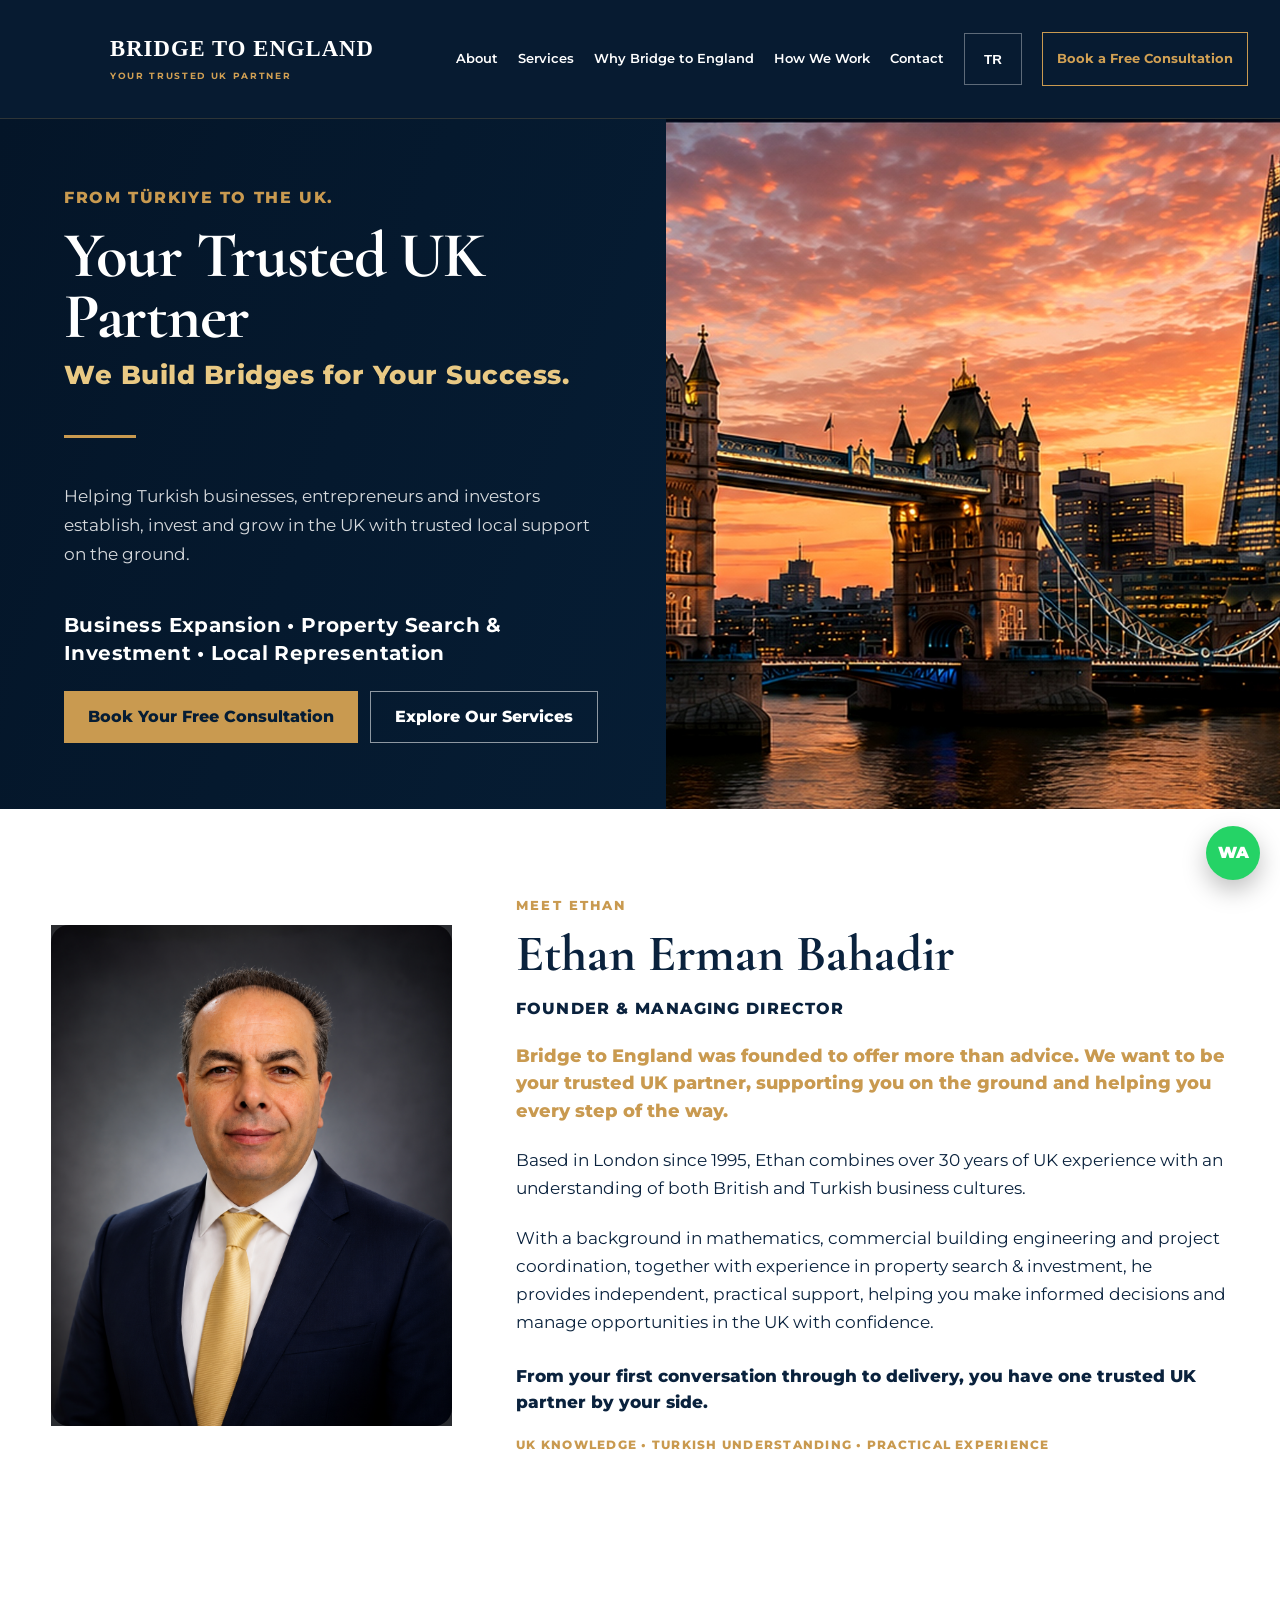
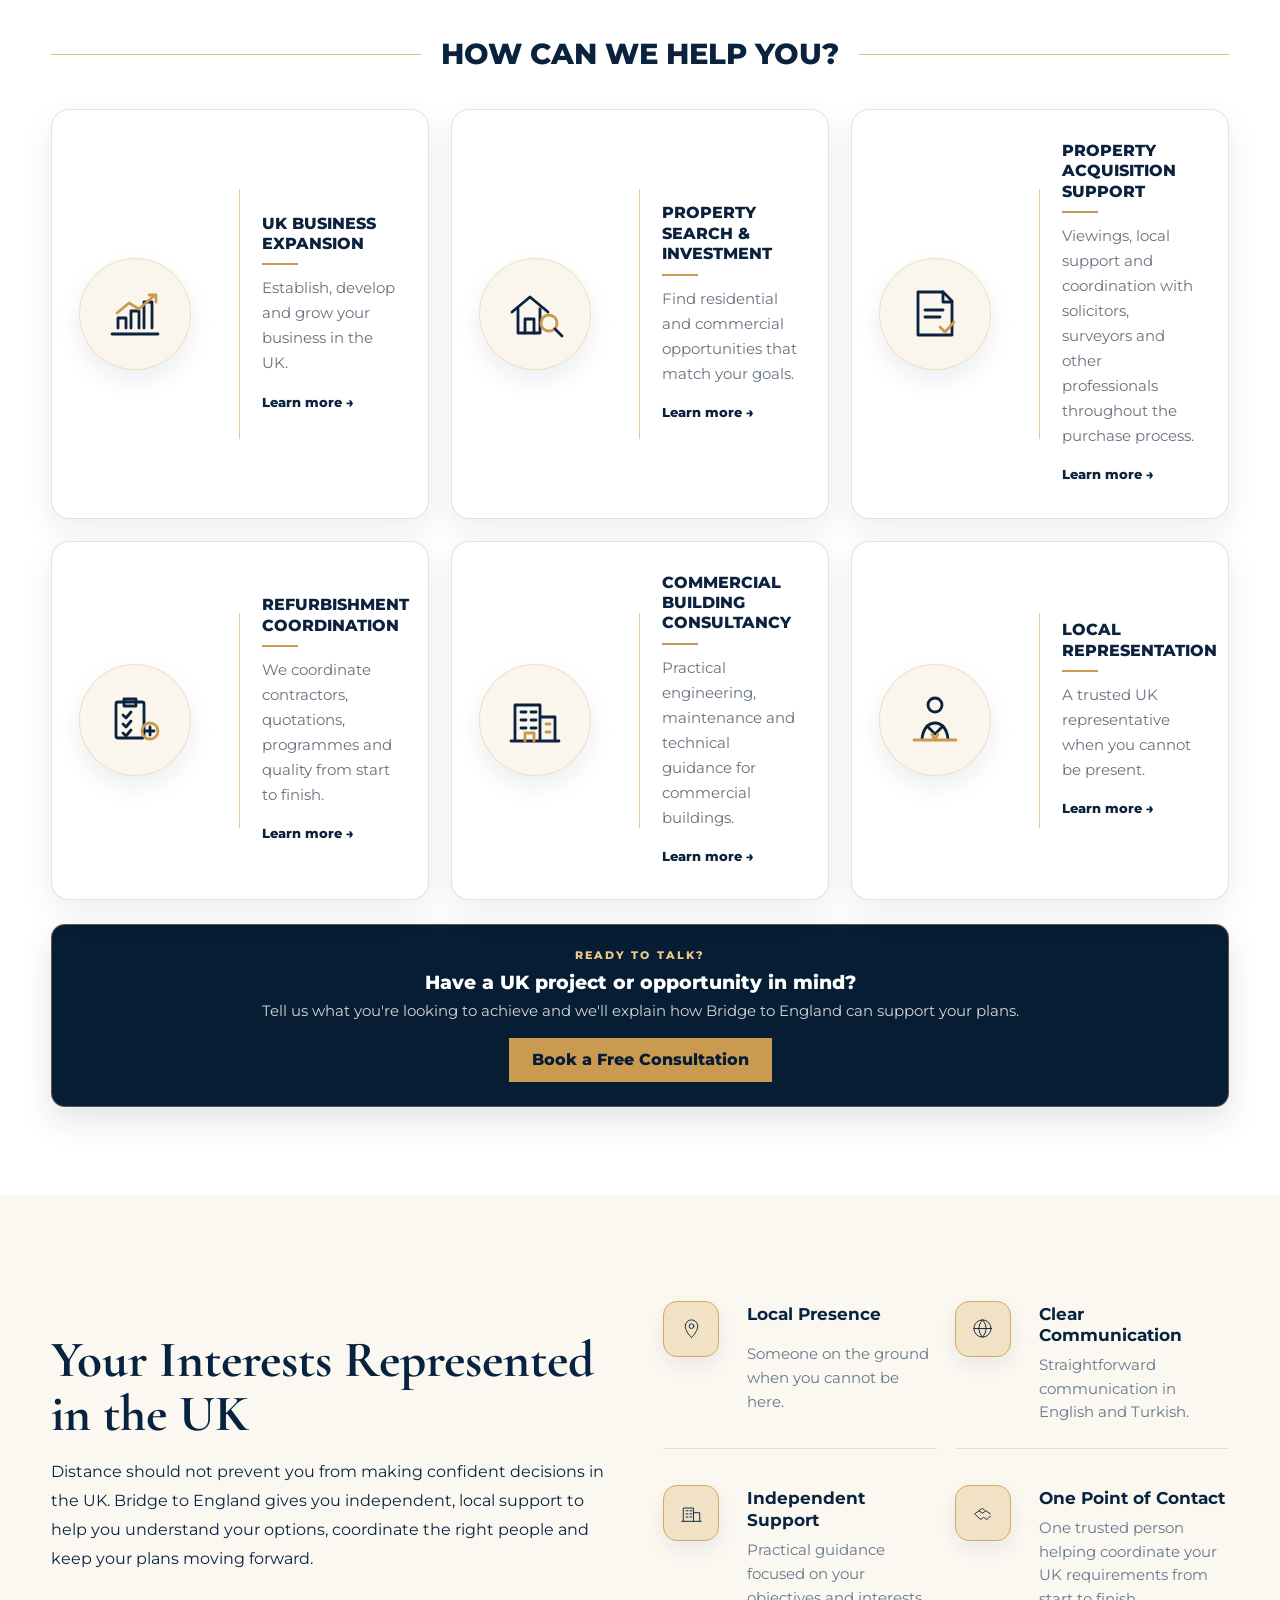
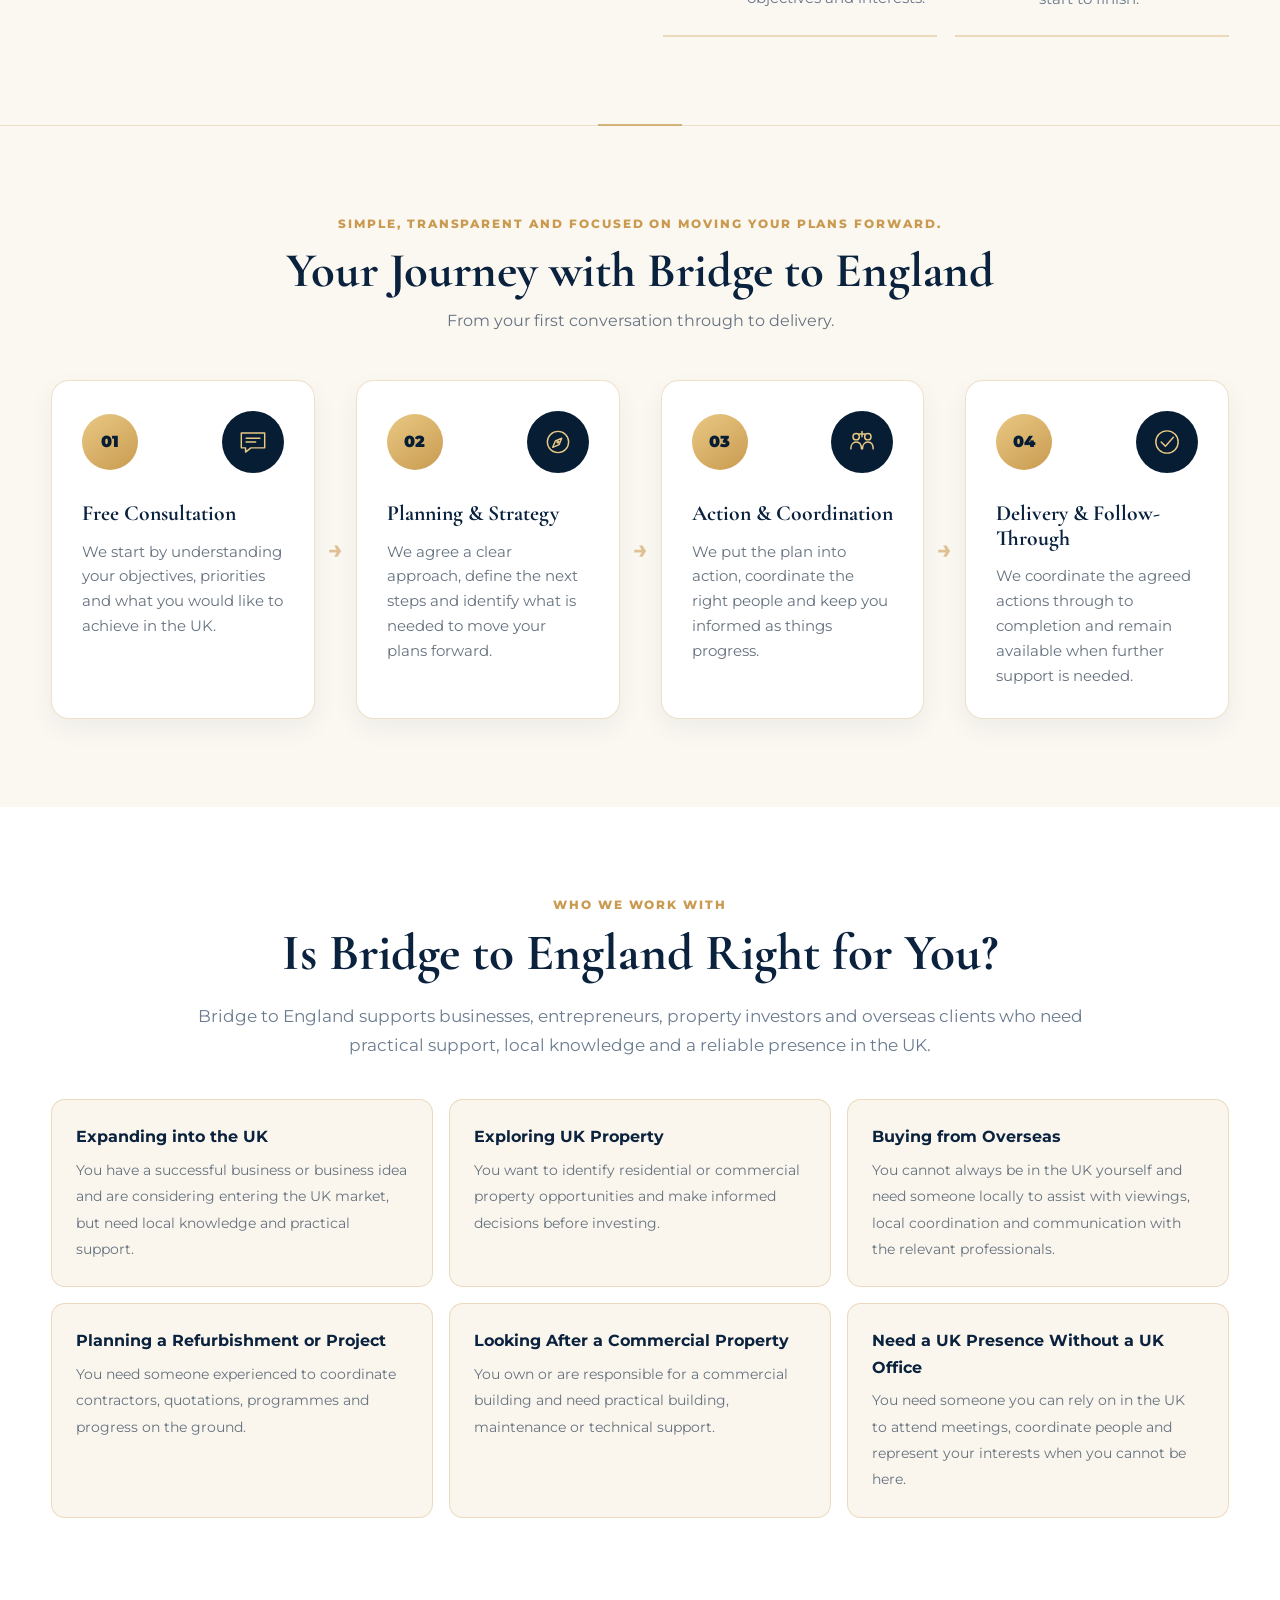
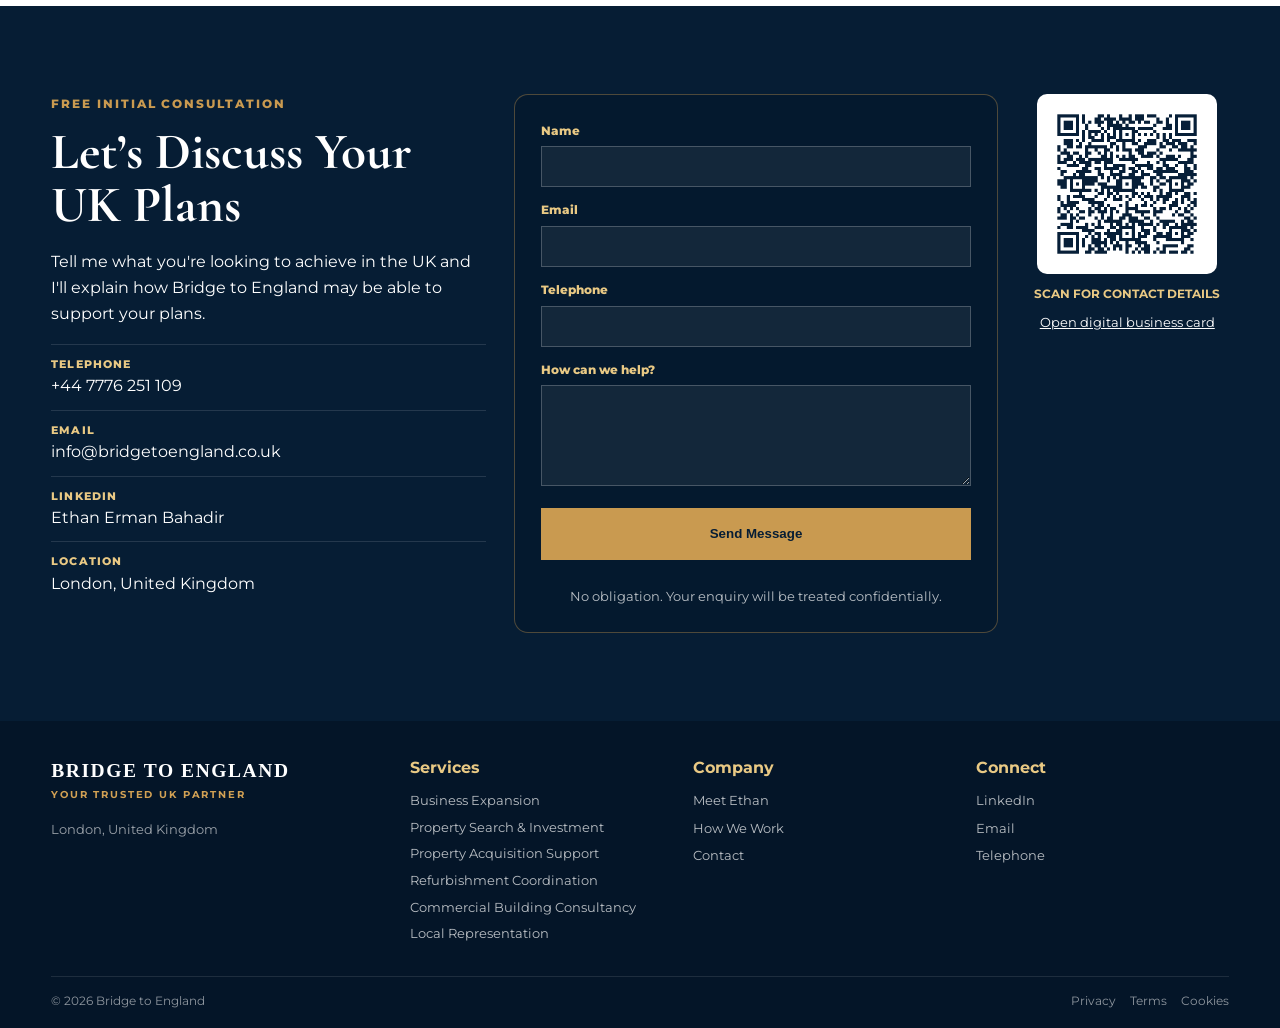
==== commit 141591a4: "Fix Turkish homepage hero overflow V5.70" ====
--- a/index.html
+++ b/index.html
@@ -10,7 +10,7 @@
 <link href="https://fonts.googleapis.com" rel="preconnect"/>
 <link crossorigin="" href="https://fonts.gstatic.com" rel="preconnect"/>
 <link href="https://fonts.googleapis.com/css2?family=Cormorant+Garamond:wght@600;700&amp;family=Montserrat:wght@400;500;600;700;800&amp;display=swap" rel="stylesheet"/>
-<link href="style.css?v=543" rel="stylesheet"/>
+<link href="style.css?v=570" rel="stylesheet"/>
 <!-- BRIDGE TO ENGLAND V5 CLEAN FINAL --><style>
 .who-intro{
   max-width:900px;
--- a/style.css
+++ b/style.css
@@ -1192,3 +1192,36 @@
   .brand-main{font-size:1.08rem;letter-spacing:.055em}
   .brand-sub{font-size:.50rem;letter-spacing:.13em;margin-top:5px}
 }
+
+
+/* V5.70 — Turkish hero desktop overflow fix
+   Corrects the intended desktop hero split and allows the longer
+   Turkish headline to wrap cleanly instead of being cut off. */
+@media (min-width:1100px){
+  .hero .hero-grid{
+    grid-template-columns:52% 48%;
+  }
+}
+
+@media (min-width:1450px){
+  .hero .hero-grid{
+    grid-template-columns:53% 47%;
+  }
+}
+
+/* Keep English compact, but let the longer Turkish promise breathe. */
+html[lang="tr"] .hero .trusted-partner-main{
+  white-space:normal !important;
+  max-width:760px !important;
+  font-size:clamp(2.75rem,3.25vw,4.05rem) !important;
+  line-height:1.02 !important;
+  letter-spacing:-0.02em !important;
+}
+
+/* At very wide desktop sizes, keep the Turkish copy comfortably inside
+   the left panel rather than allowing it to touch the image boundary. */
+@media (min-width:1600px){
+  html[lang="tr"] .hero .trusted-partner-main{
+    max-width:820px !important;
+  }
+}
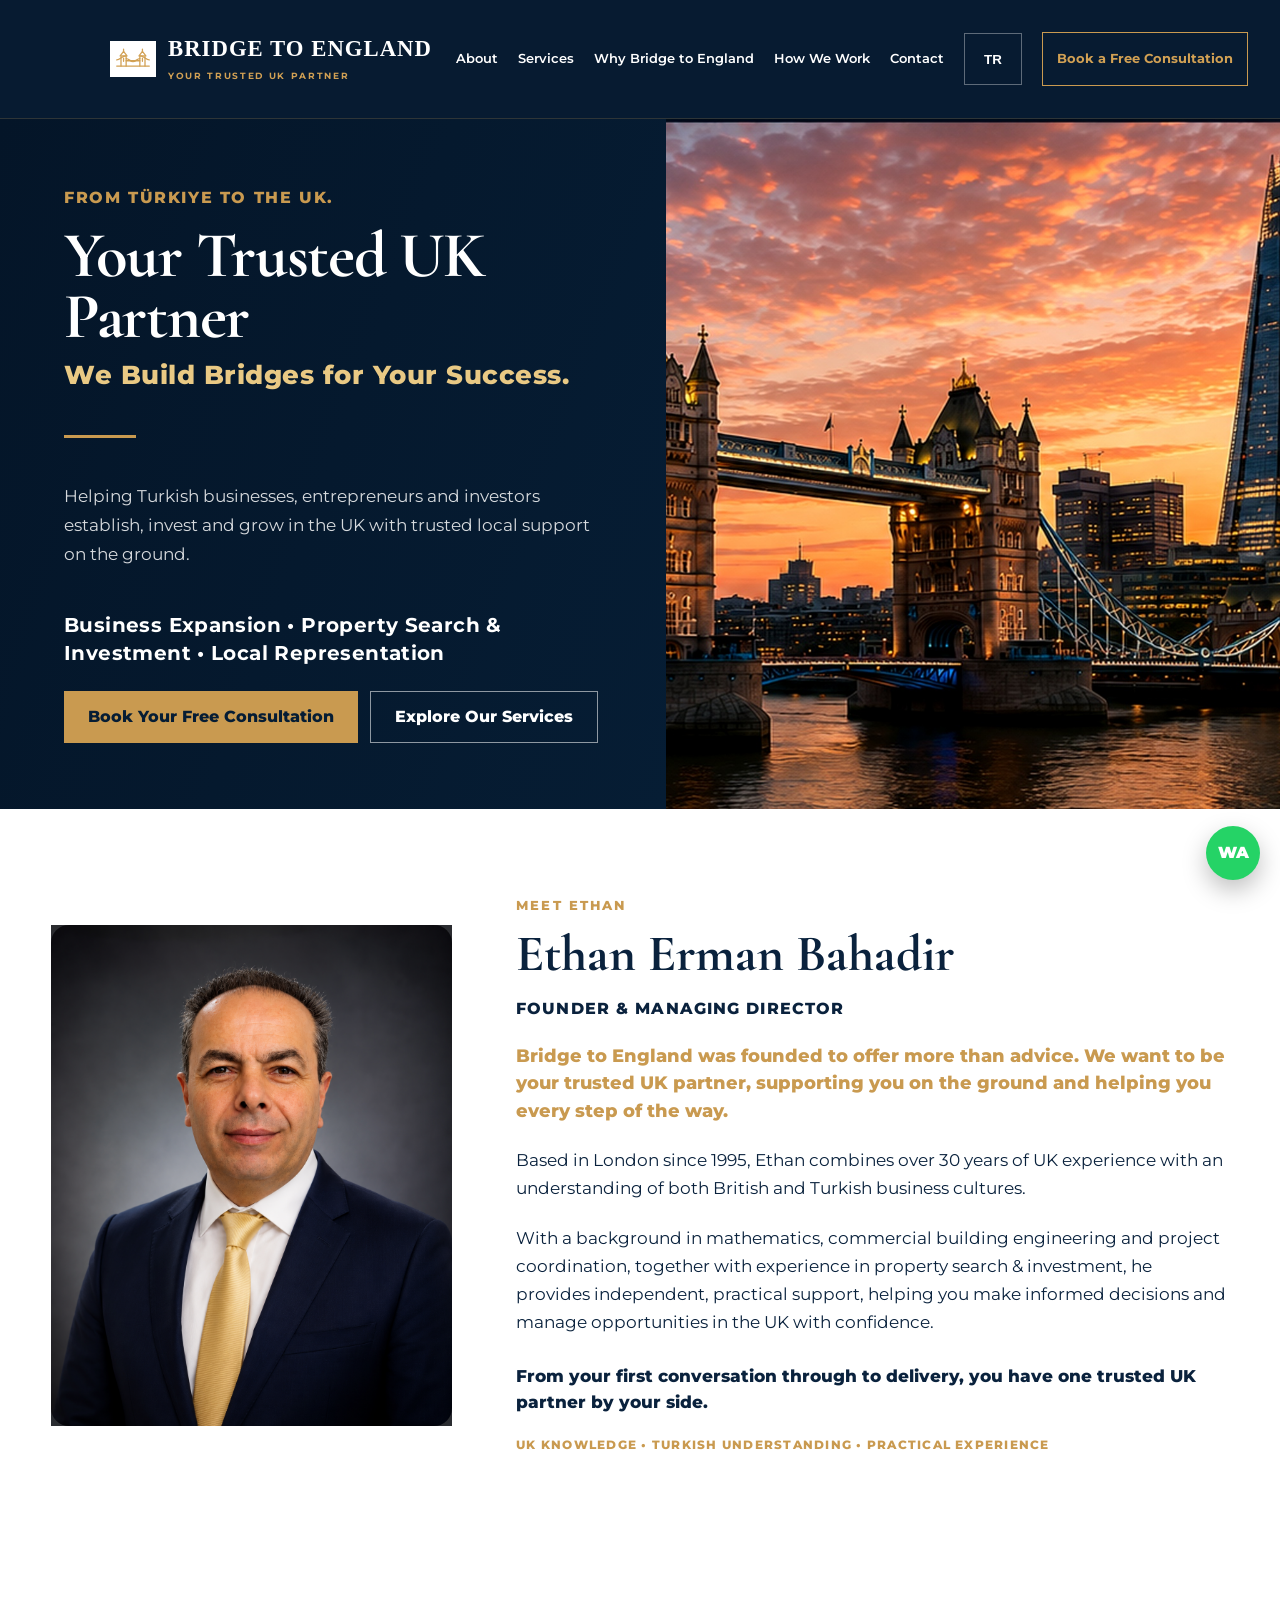
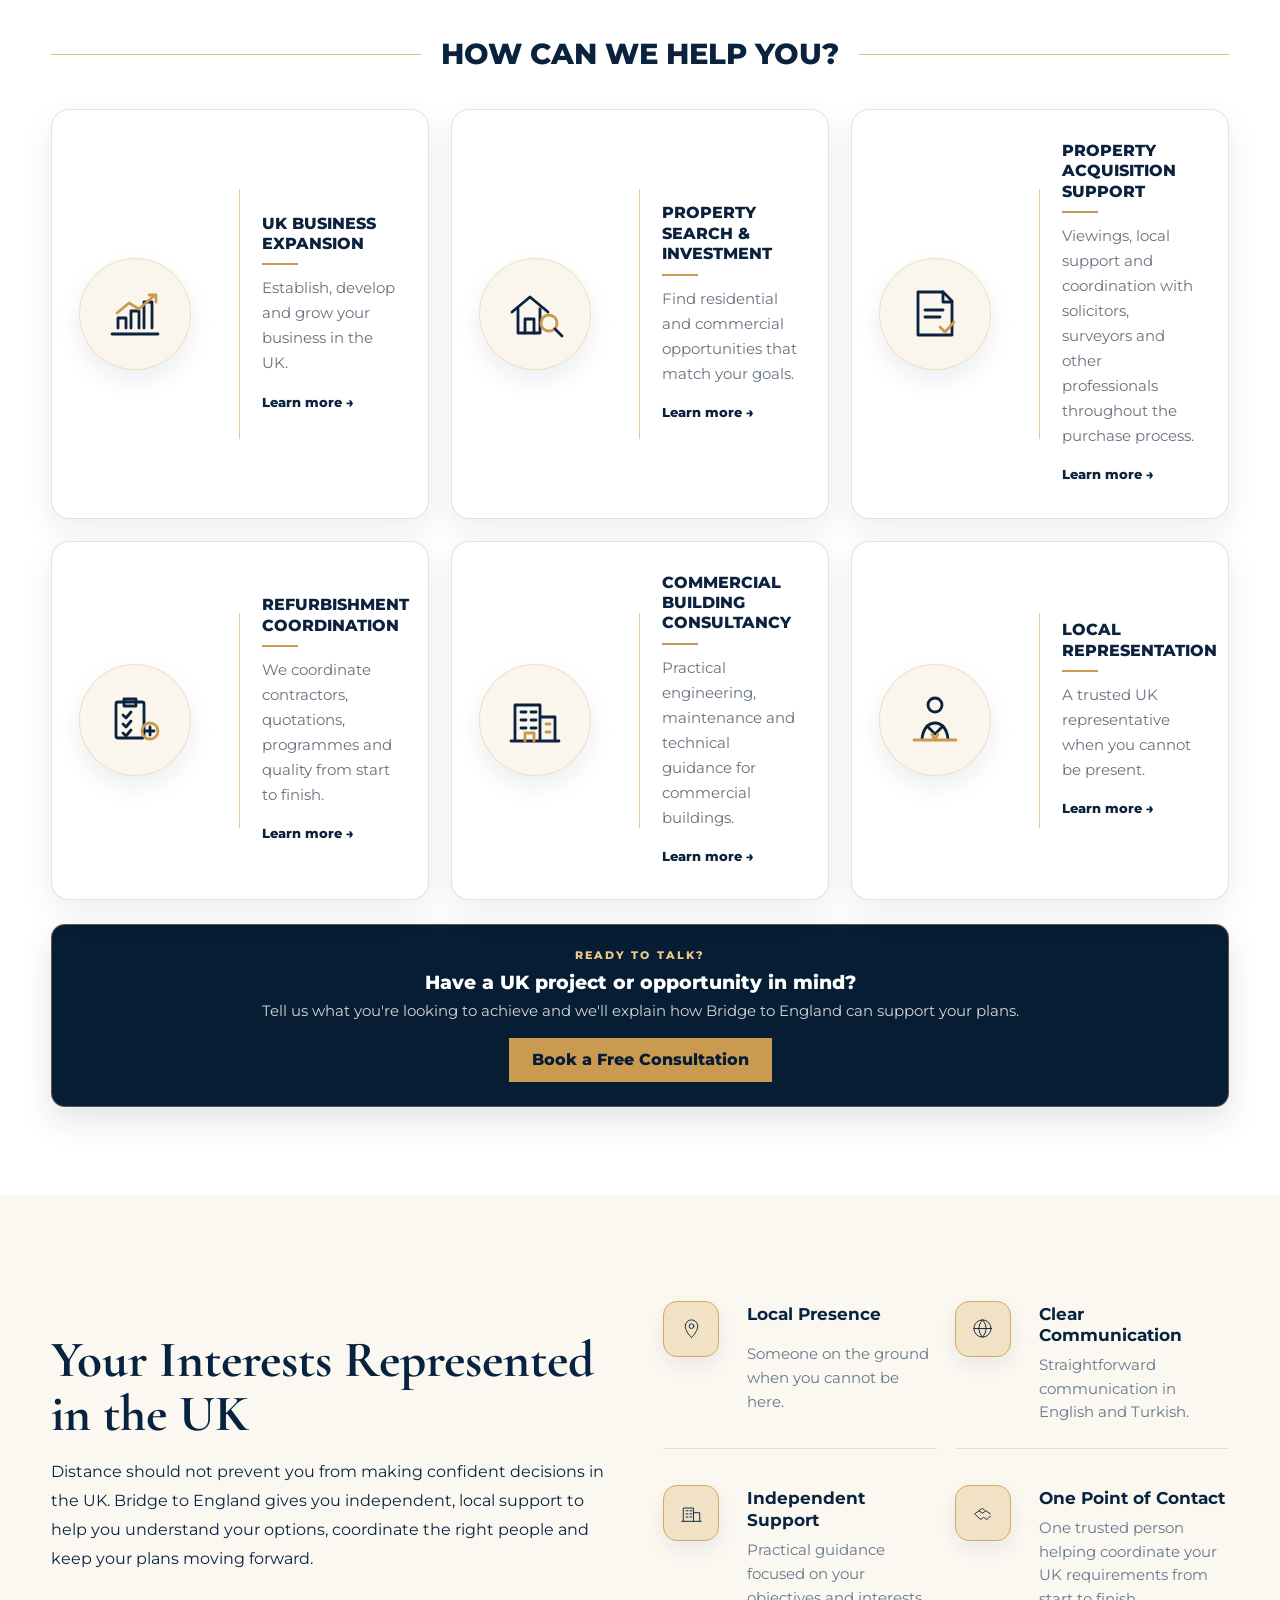
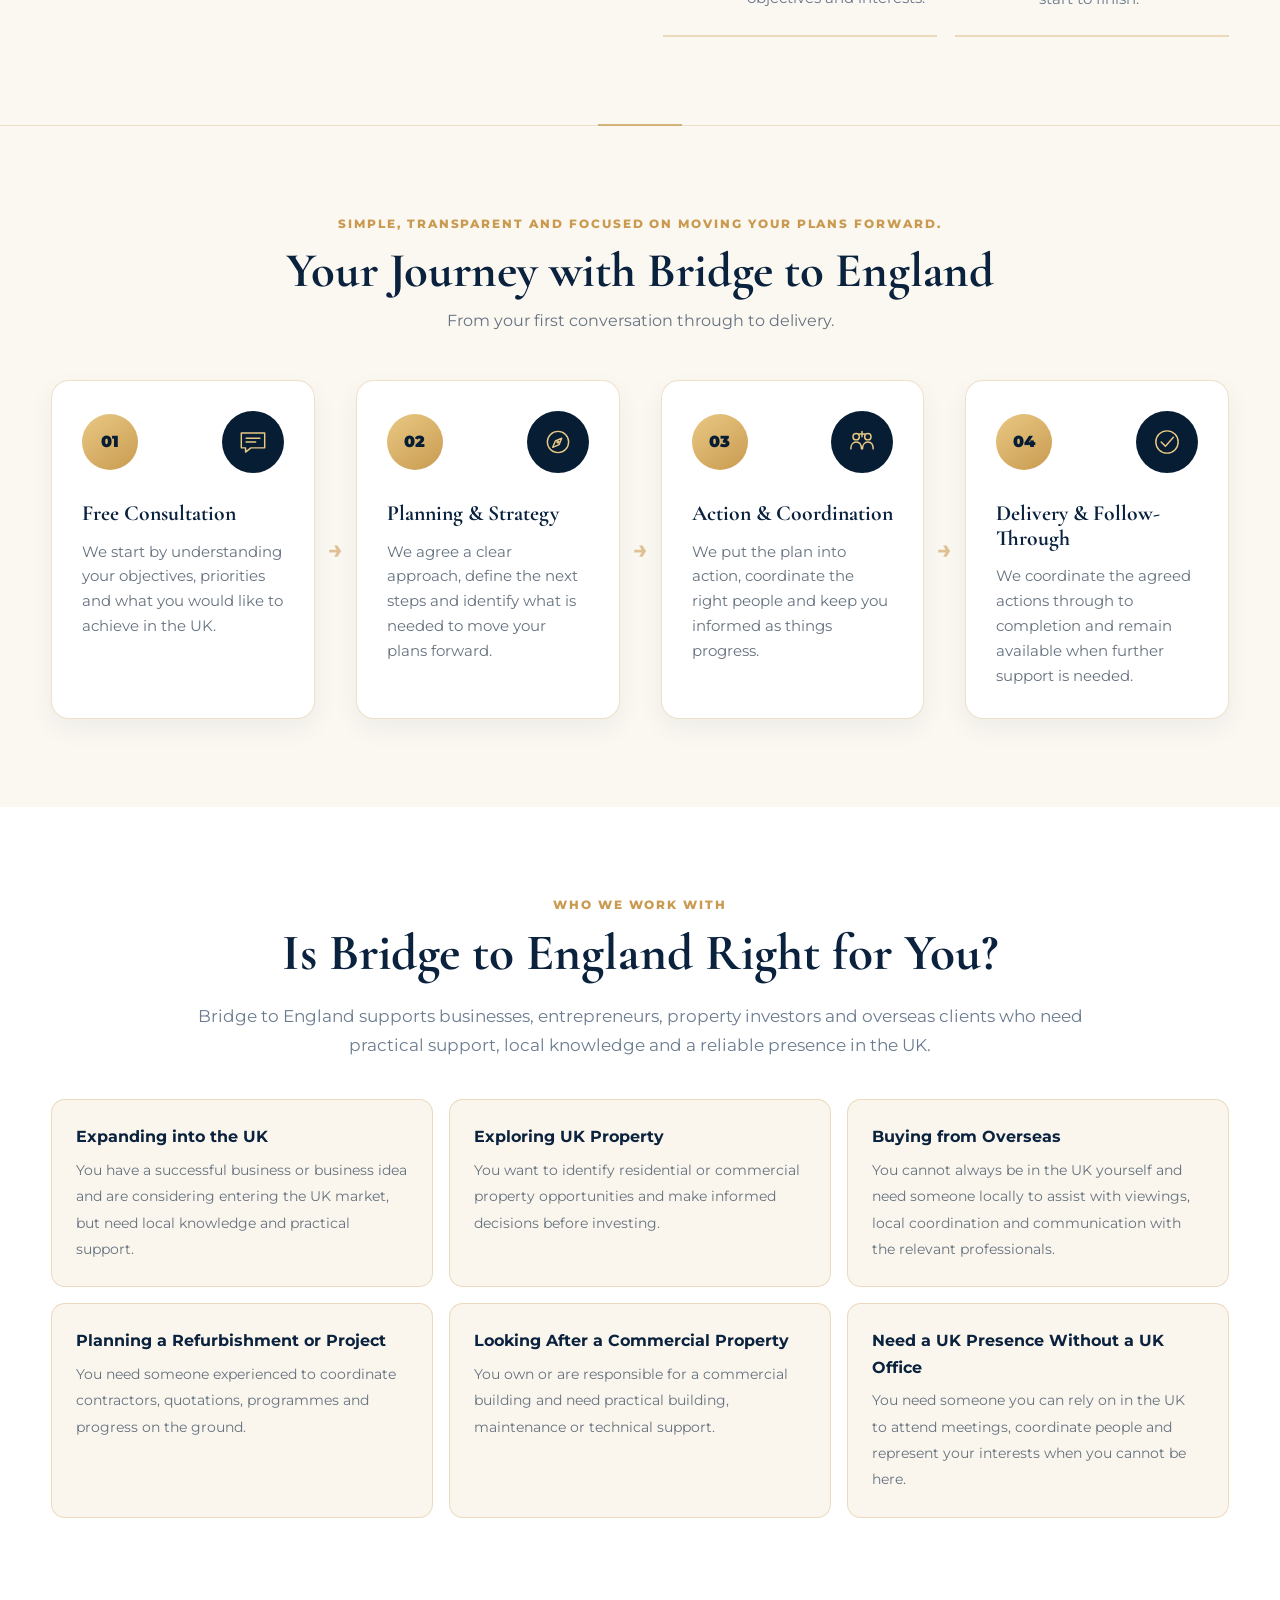
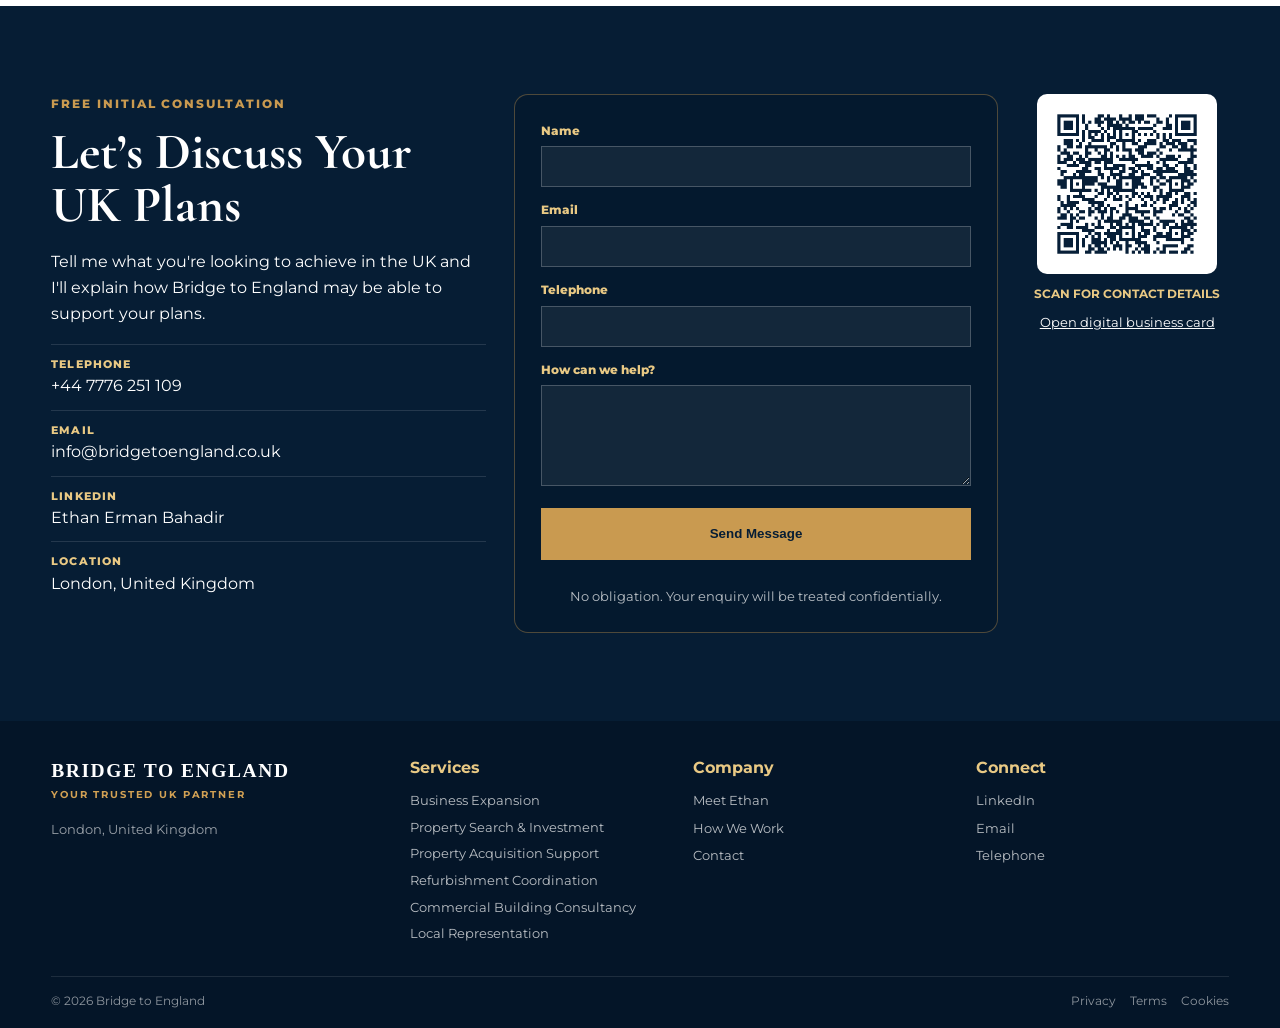
==== commit 2f504693: "Reinstate Bridge to England bridge logo V5.71" ====
--- a/index.html
+++ b/index.html
@@ -10,7 +10,7 @@
 <link href="https://fonts.googleapis.com" rel="preconnect"/>
 <link crossorigin="" href="https://fonts.gstatic.com" rel="preconnect"/>
 <link href="https://fonts.googleapis.com/css2?family=Cormorant+Garamond:wght@600;700&amp;family=Montserrat:wght@400;500;600;700;800&amp;display=swap" rel="stylesheet"/>
-<link href="style.css?v=570" rel="stylesheet"/>
+<link href="style.css?v=571" rel="stylesheet"/>
 <!-- BRIDGE TO ENGLAND V5 CLEAN FINAL --><style>
 .who-intro{
   max-width:900px;
@@ -539,7 +539,7 @@
 <body>
 <header class="site-header">
 <div class="container nav-wrap">
-<a class="brand brand-wordmark" href="#home" aria-label="Bridge to England home"><span class="brand-main">BRIDGE TO ENGLAND</span><span class="brand-sub">YOUR TRUSTED UK PARTNER</span></a>
+<a class="brand brand-wordmark" href="#home" aria-label="Bridge to England home"><img class="bridge-logo-mark" src="bridge-logo-mark.svg" alt="" aria-hidden="true"/><span class="brand-text"><span class="brand-main">BRIDGE TO ENGLAND</span><span class="brand-sub">YOUR TRUSTED UK PARTNER</span></span></a>
 <button aria-label="Open navigation" class="menu-toggle"><span></span><span></span><span></span></button>
 <nav class="main-nav">
 <a data-en="About" data-tr="Hakkımızda" href="#about">About</a>
--- a/style.css
+++ b/style.css
@@ -1225,3 +1225,67 @@
     max-width:820px !important;
   }
 }
+
+/* V5.71 — reinstate bridge logo mark beside the Bridge to England wordmark */
+.site-header .brand.brand-wordmark,
+.site-header .brand-wordmark {
+  display:flex !important;
+  flex-direction:row !important;
+  align-items:center !important;
+  justify-content:flex-start !important;
+  gap:14px !important;
+}
+
+.site-header .brand .bridge-logo-mark,
+.site-header .brand-wordmark .bridge-logo-mark {
+  display:block !important;
+  content:normal !important;
+  flex:0 0 auto !important;
+  width:52px !important;
+  height:40px !important;
+  object-fit:contain !important;
+  opacity:1 !important;
+}
+
+.site-header .brand-text {
+  display:flex !important;
+  flex-direction:column !important;
+  justify-content:center !important;
+  min-width:0 !important;
+}
+
+@media (max-width:1600px) and (min-width:1101px) {
+  .site-header .brand .bridge-logo-mark,
+  .site-header .brand-wordmark .bridge-logo-mark {
+    width:46px !important;
+    height:36px !important;
+  }
+  .site-header .brand.brand-wordmark,
+  .site-header .brand-wordmark {
+    gap:12px !important;
+  }
+}
+
+@media (max-width:1100px) {
+  .site-header .brand .bridge-logo-mark,
+  .site-header .brand-wordmark .bridge-logo-mark {
+    width:40px !important;
+    height:31px !important;
+  }
+  .site-header .brand.brand-wordmark,
+  .site-header .brand-wordmark {
+    gap:10px !important;
+  }
+}
+
+@media (max-width:560px) {
+  .site-header .brand .bridge-logo-mark,
+  .site-header .brand-wordmark .bridge-logo-mark {
+    width:34px !important;
+    height:27px !important;
+  }
+  .site-header .brand.brand-wordmark,
+  .site-header .brand-wordmark {
+    gap:8px !important;
+  }
+}
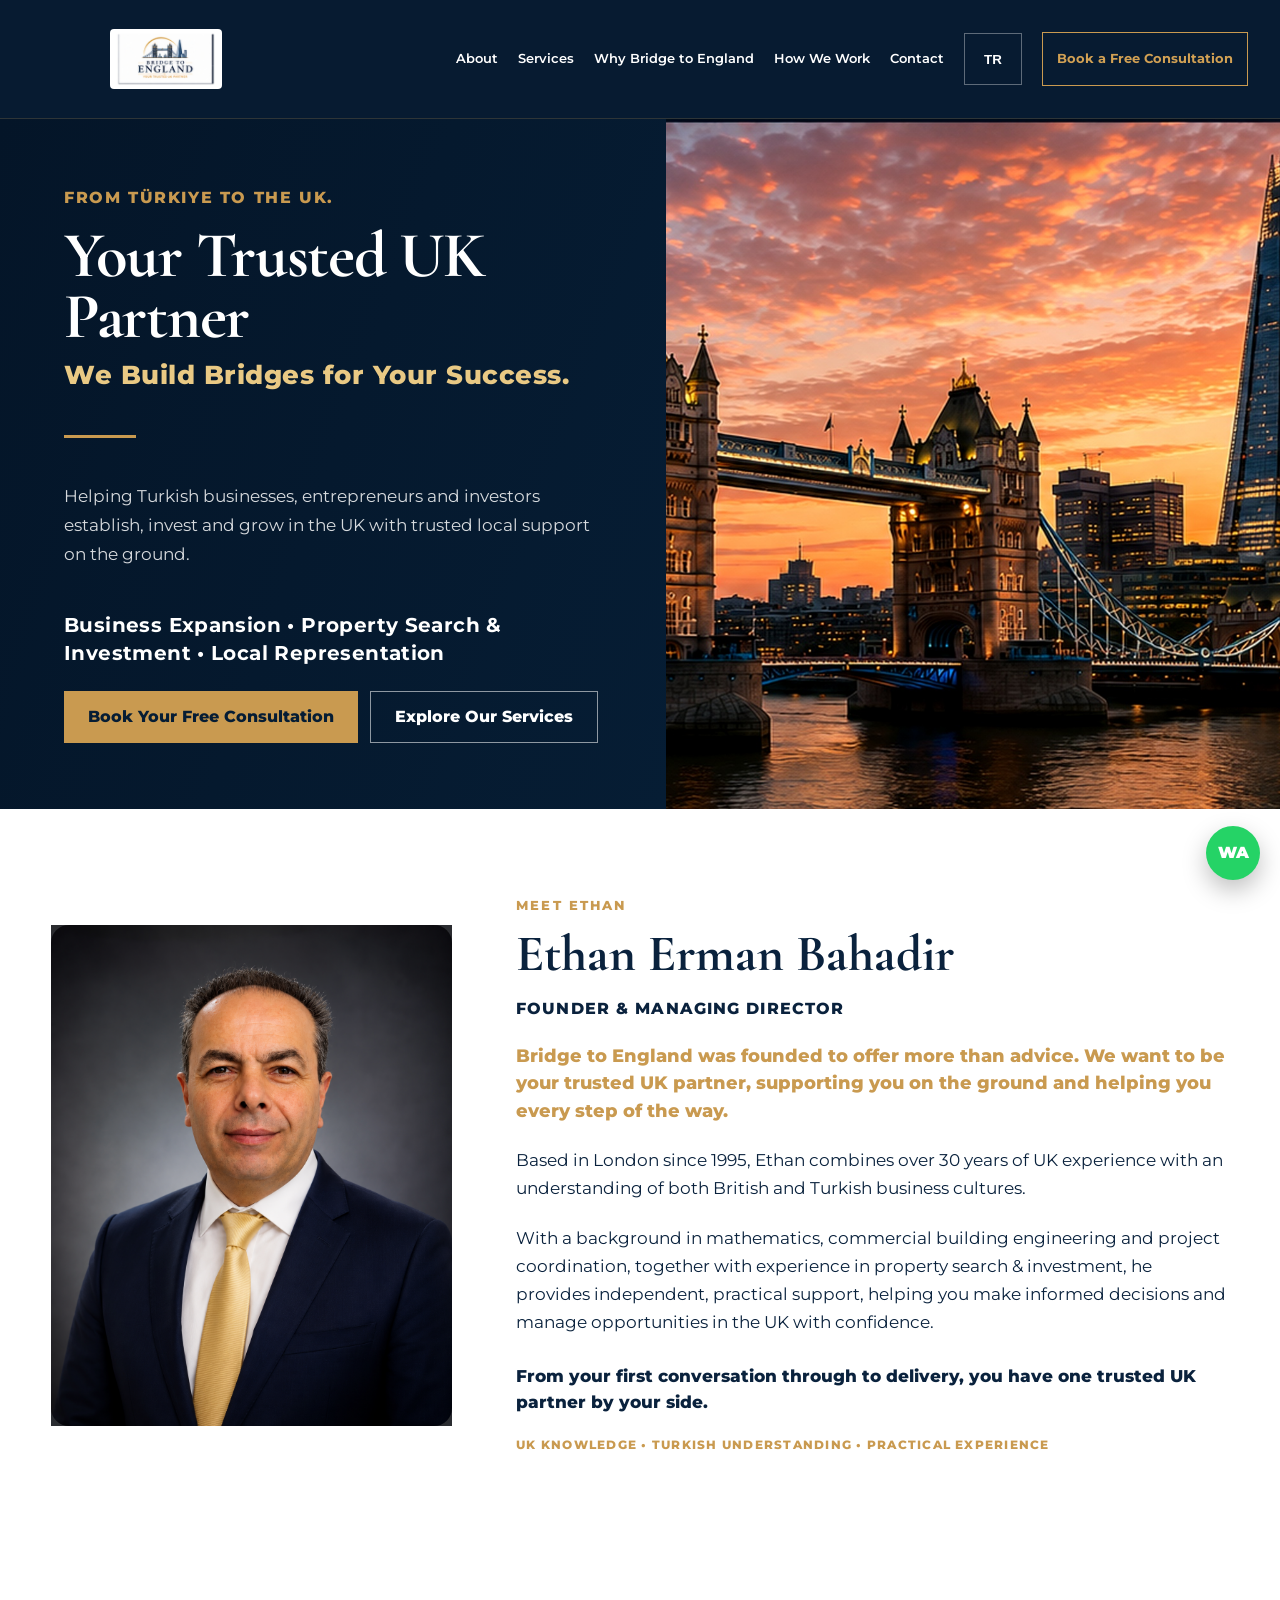
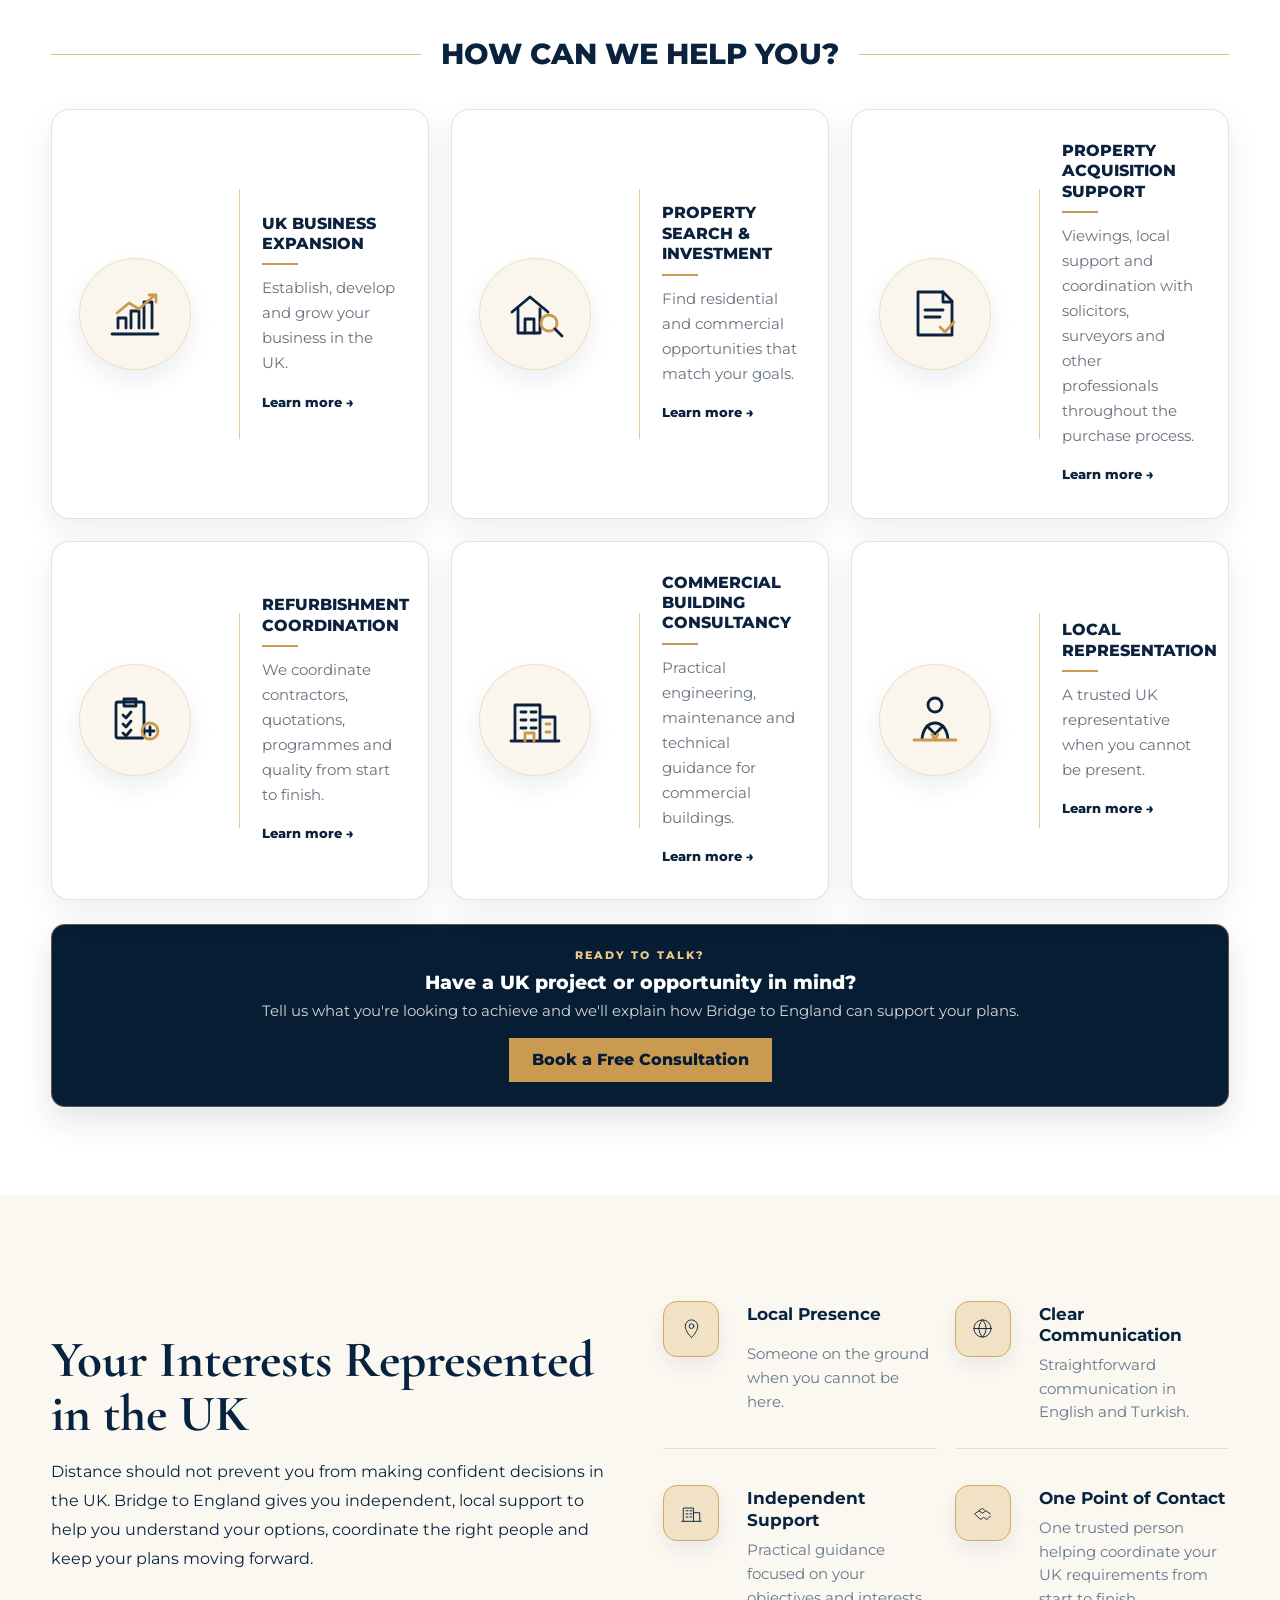
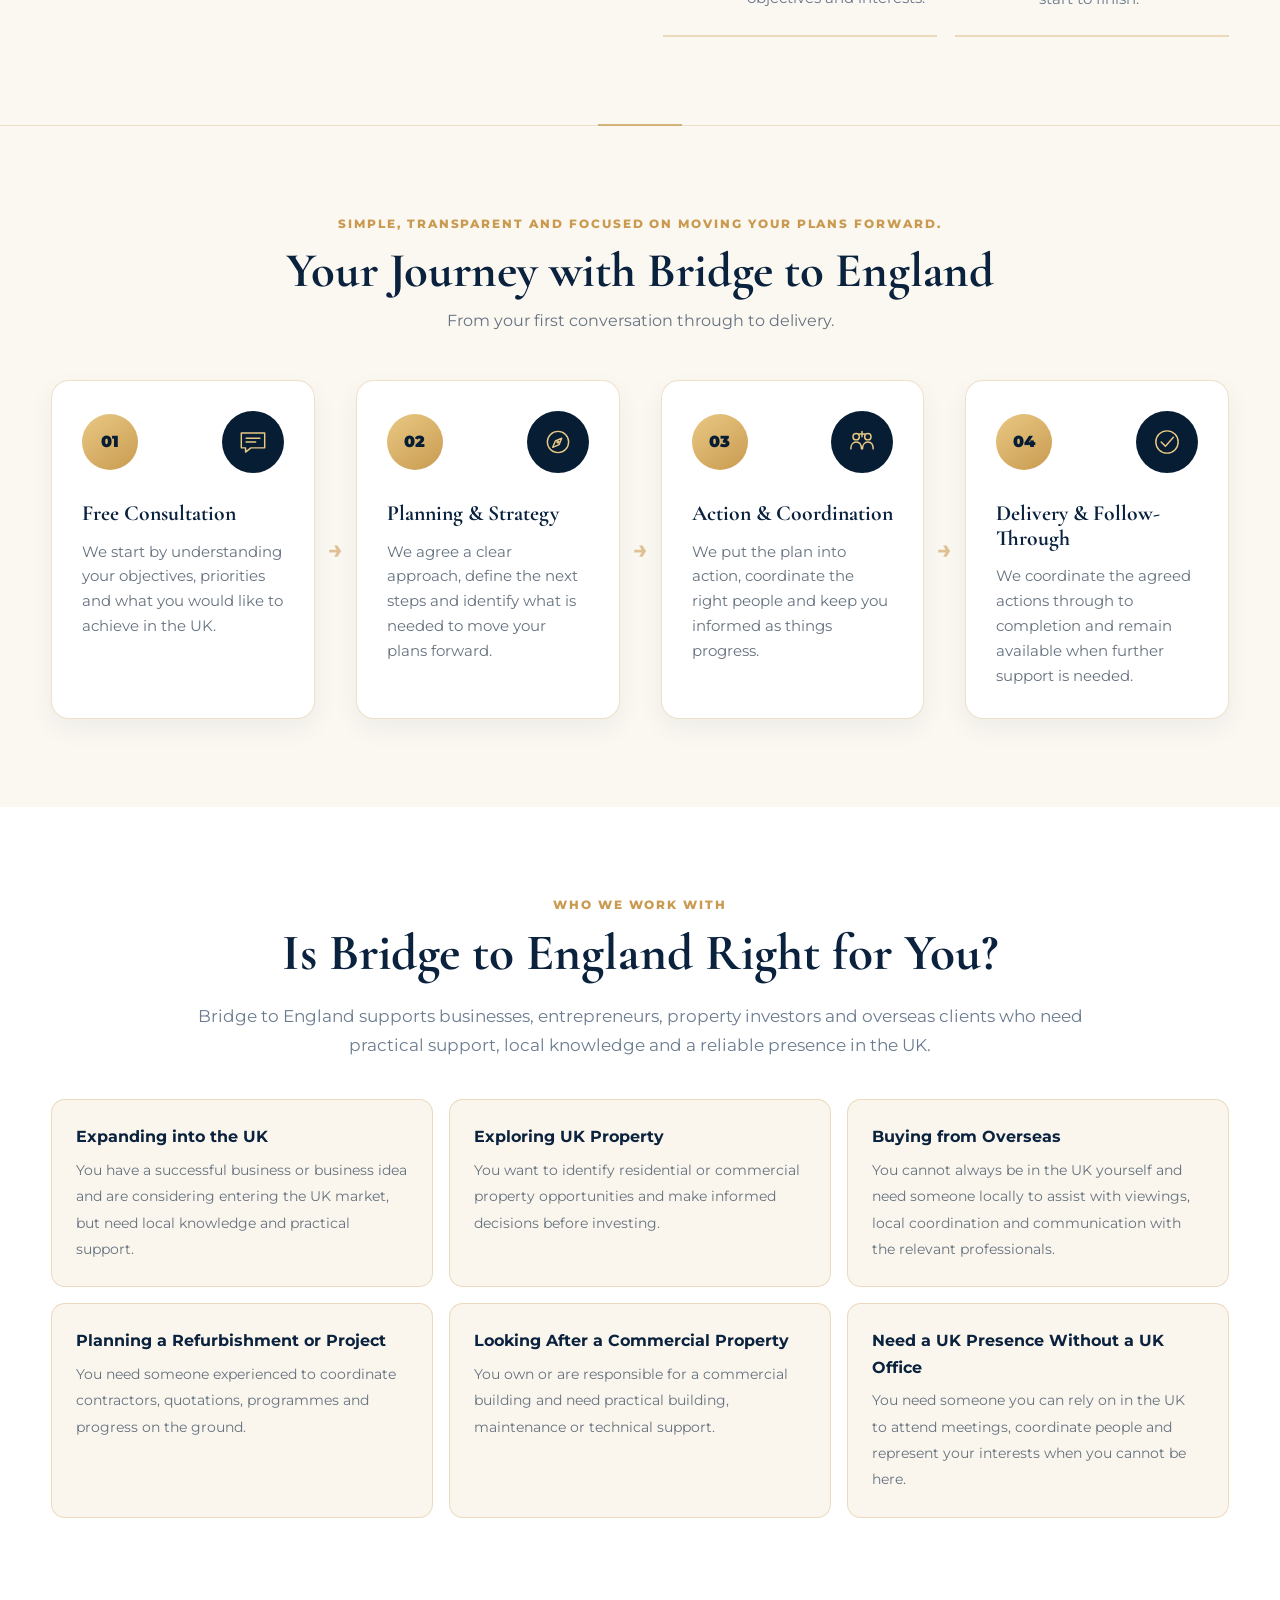
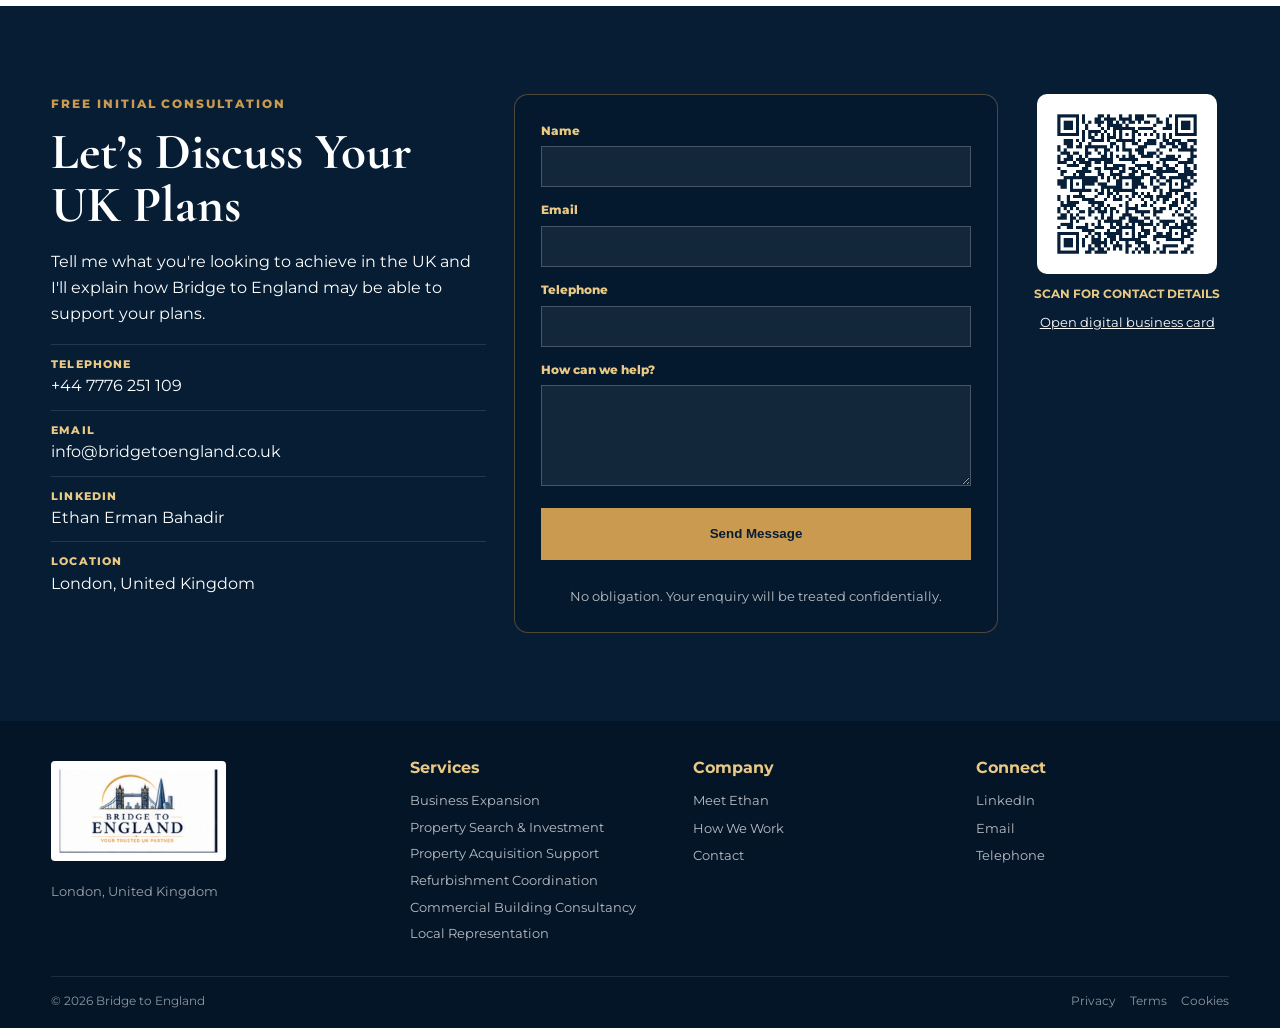
==== commit fc72a3b9: "Fix Bridge to England logo display V5.74" ====
--- a/index.html
+++ b/index.html
@@ -10,7 +10,7 @@
 <link href="https://fonts.googleapis.com" rel="preconnect"/>
 <link crossorigin="" href="https://fonts.gstatic.com" rel="preconnect"/>
 <link href="https://fonts.googleapis.com/css2?family=Cormorant+Garamond:wght@600;700&amp;family=Montserrat:wght@400;500;600;700;800&amp;display=swap" rel="stylesheet"/>
-<link href="style.css?v=571" rel="stylesheet"/>
+<link href="style.css?v=570" rel="stylesheet"/>
 <!-- BRIDGE TO ENGLAND V5 CLEAN FINAL --><style>
 .who-intro{
   max-width:900px;
@@ -535,11 +535,78 @@
 }
 </style>
 
+
+<style id="logo-header-footer-v571">
+/* V5.71 - use the supplied Bridge to Britain logo image in header and footer */
+.site-header .brand,
+.site-header .brand-wordmark{
+  flex:0 0 125px !important;
+  width:125px !important;
+  min-width:125px !important;
+  max-width:125px !important;
+  display:flex !important;
+  align-items:center !important;
+  justify-content:flex-start !important;
+}
+
+.site-header .brand img.site-logo-image,
+.site-header .brand-wordmark img.site-logo-image{
+  display:block !important;
+  width:112px !important;
+  height:auto !important;
+  max-height:100px !important;
+  object-fit:contain !important;
+  background:#fff !important;
+  border-radius:4px !important;
+}
+
+.site-header .brand-main,
+.site-header .brand-sub{
+  display:none !important;
+}
+
+footer .footer-logo-image{
+  display:block !important;
+  width:175px !important;
+  height:auto !important;
+  object-fit:contain !important;
+  background:#fff !important;
+  border-radius:4px !important;
+  margin:0 0 14px !important;
+}
+
+footer .footer-brand-main,
+footer .footer-brand-sub{
+  display:none !important;
+}
+
+@media (max-width:980px){
+  .site-header .brand,
+  .site-header .brand-wordmark{
+    flex:0 0 78px !important;
+    width:78px !important;
+    min-width:78px !important;
+    max-width:78px !important;
+  }
+  .site-header .brand img.site-logo-image,
+  .site-header .brand-wordmark img.site-logo-image{
+    width:72px !important;
+    max-height:66px !important;
+  }
+}
+
+@media (max-width:700px){
+  footer .footer-logo-image{
+    width:150px !important;
+  }
+}
+</style>
+
 </head>
 <body>
 <header class="site-header">
 <div class="container nav-wrap">
-<a class="brand brand-wordmark" href="#home" aria-label="Bridge to England home"><img class="bridge-logo-mark" src="bridge-logo-mark.svg" alt="" aria-hidden="true"/><span class="brand-text"><span class="brand-main">BRIDGE TO ENGLAND</span><span class="brand-sub">YOUR TRUSTED UK PARTNER</span></span></a>
+<a class="brand brand-wordmark" href="#home" aria-label="Bridge to England home"><img class="site-logo-image" src="bridge-to-england-logo.jpg" alt="Bridge to England logo"></a>
 <button aria-label="Open navigation" class="menu-toggle"><span></span><span></span><span></span></button>
 <nav class="main-nav">
 <a data-en="About" data-tr="Hakkımızda" href="#about">About</a>
@@ -846,7 +913,7 @@
 <a aria-label="WhatsApp" class="whatsapp-float" href="https://wa.me/447776251109" target="_blank">WA</a>
 <footer>
 <div class="container footer-grid">
-<div class="footer-brand"><a class="footer-wordmark" href="#home"><span class="footer-brand-main">BRIDGE TO ENGLAND</span><span class="footer-brand-sub">YOUR TRUSTED UK PARTNER</span></a><p>London, United Kingdom</p></div>
+<div class="footer-brand"><a class="footer-wordmark" href="#home"><img class="footer-logo-image" src="bridge-to-england-logo.jpg" alt="Bridge to England logo"></a><p>London, United Kingdom</p></div>
 <div><strong data-en="Services" data-tr="Hizmetler">Services</strong><a href="business-expansion.html">Business Expansion</a><a href="property-search-investment.html">Property Search &amp; Investment</a><a href="property-acquisition.html">Property Acquisition Support</a><a href="refurbishment-coordination.html">Refurbishment Coordination</a><a href="commercial-building-consultancy.html">Commercial Building Consultancy</a><a href="local-representation.html">Local Representation</a></div>
 <div><strong data-en="Company" data-tr="Şirket">Company</strong><a data-en="Meet Ethan" data-tr="Ethan ile Tanışın" href="#about">Meet Ethan</a><a data-en="How We Work" data-tr="Nasıl Çalışıyoruz" href="#process">How We Work</a><a data-en="Contact" data-tr="İletişim" href="#contact">Contact</a></div>
 <div><strong data-en="Connect" data-tr="İletişim">Connect</strong><a href="https://www.linkedin.com/in/ethan-erman-bahadir-b81787232/" target="_blank">LinkedIn</a><a href="mailto:info@bridgetoengland.co.uk">Email</a><a href="tel:+447776251109">Telephone</a></div>
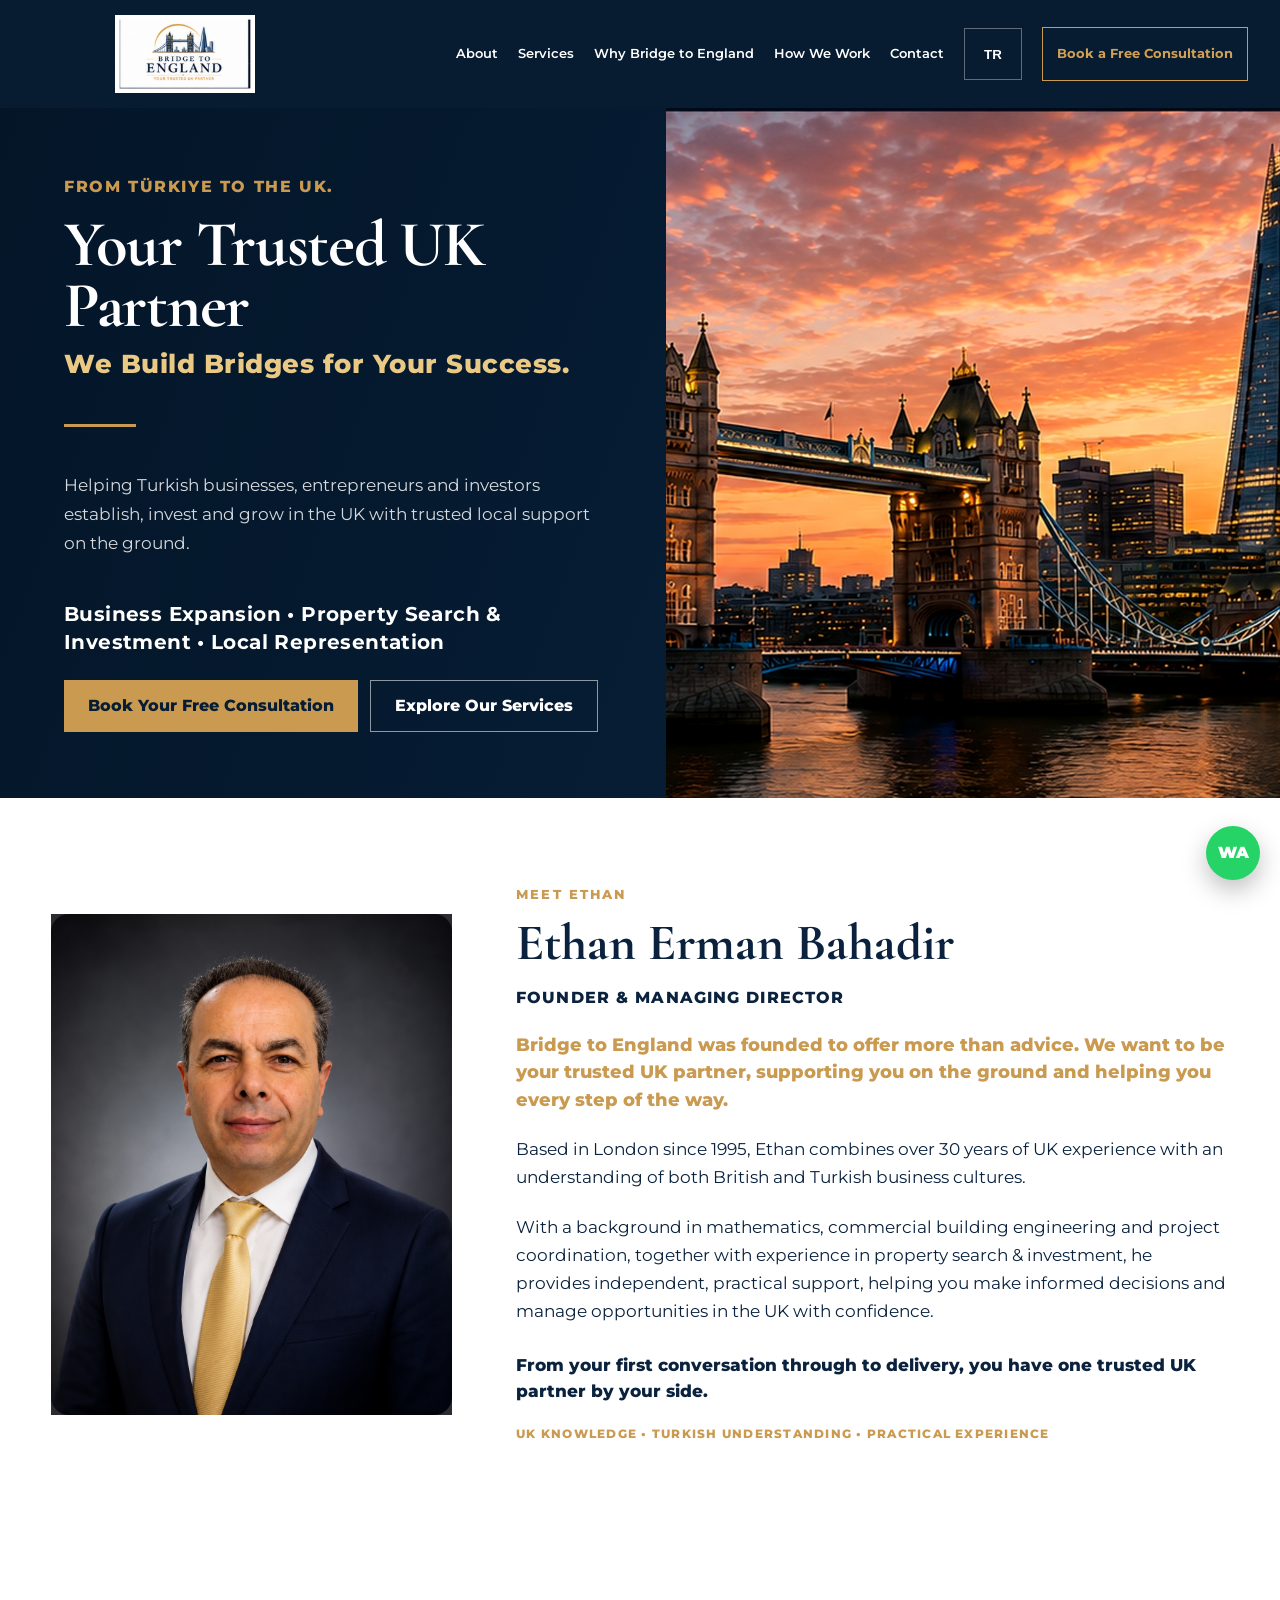
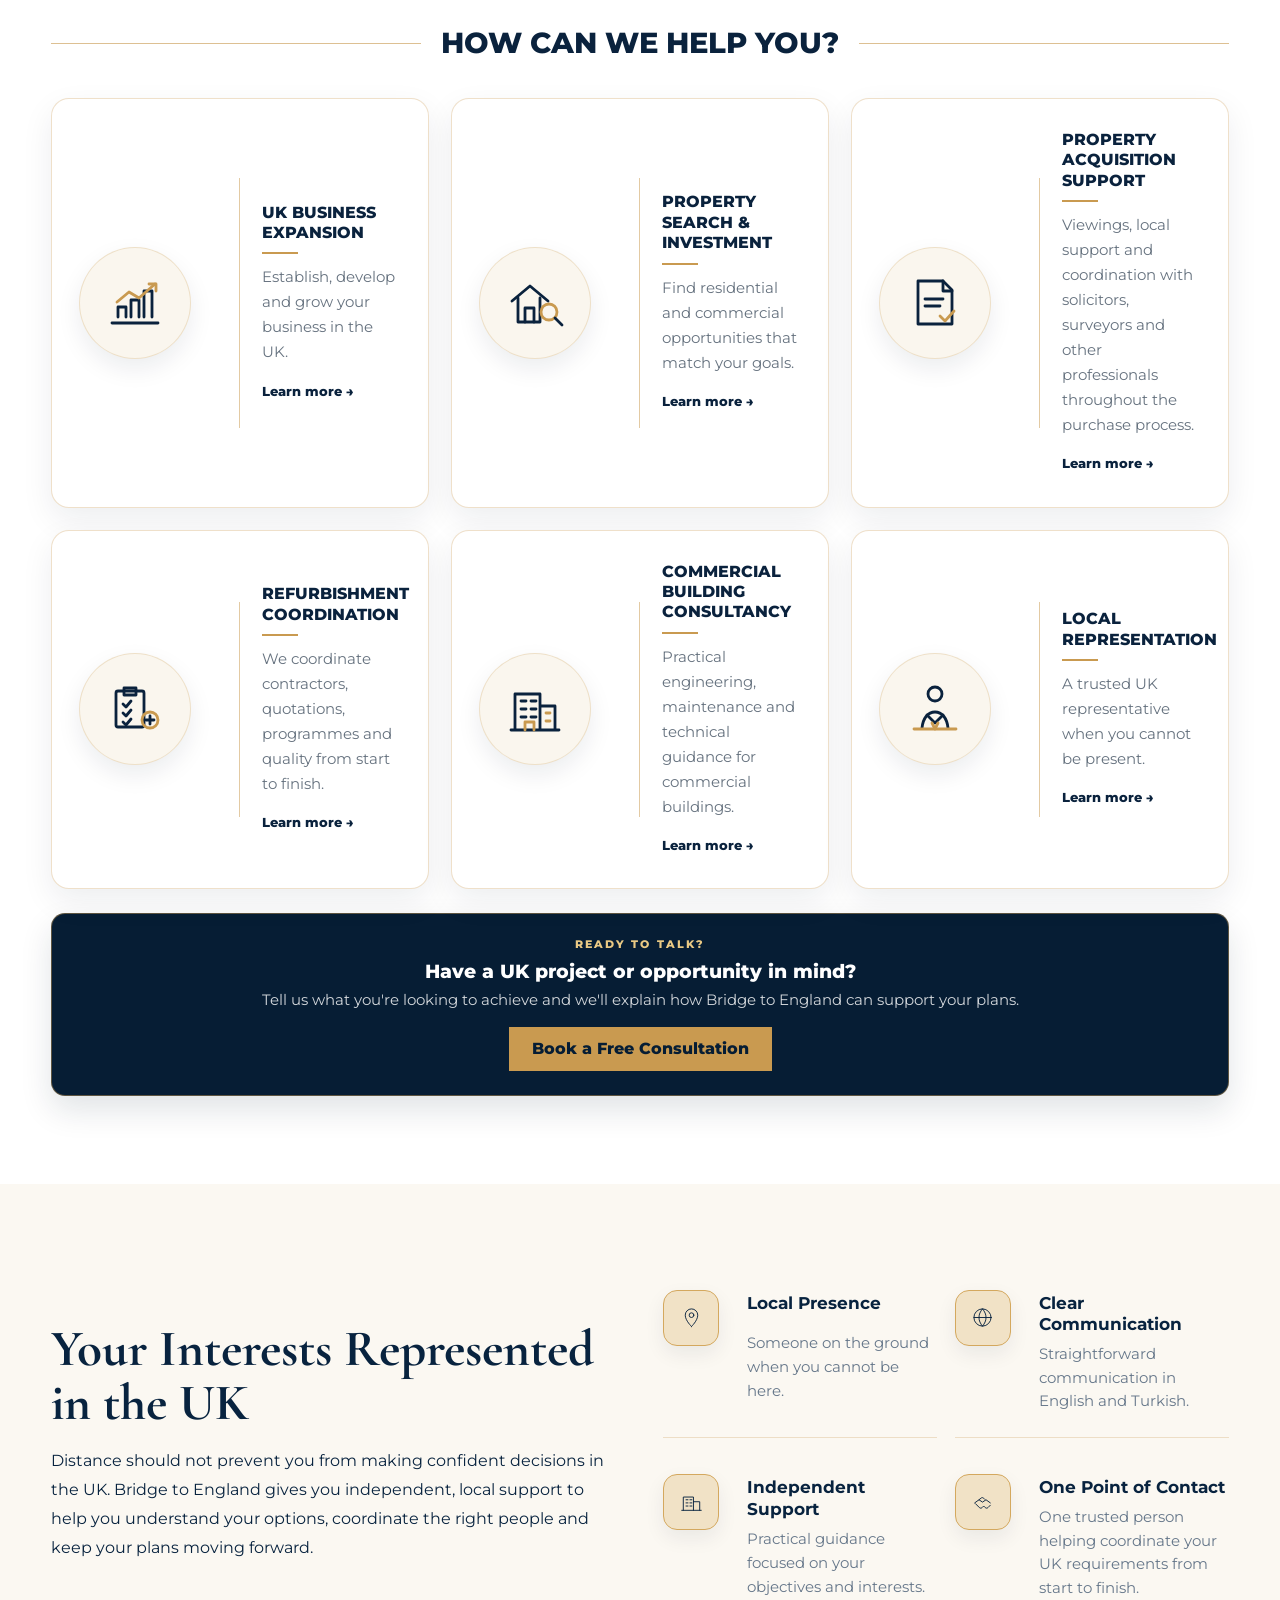
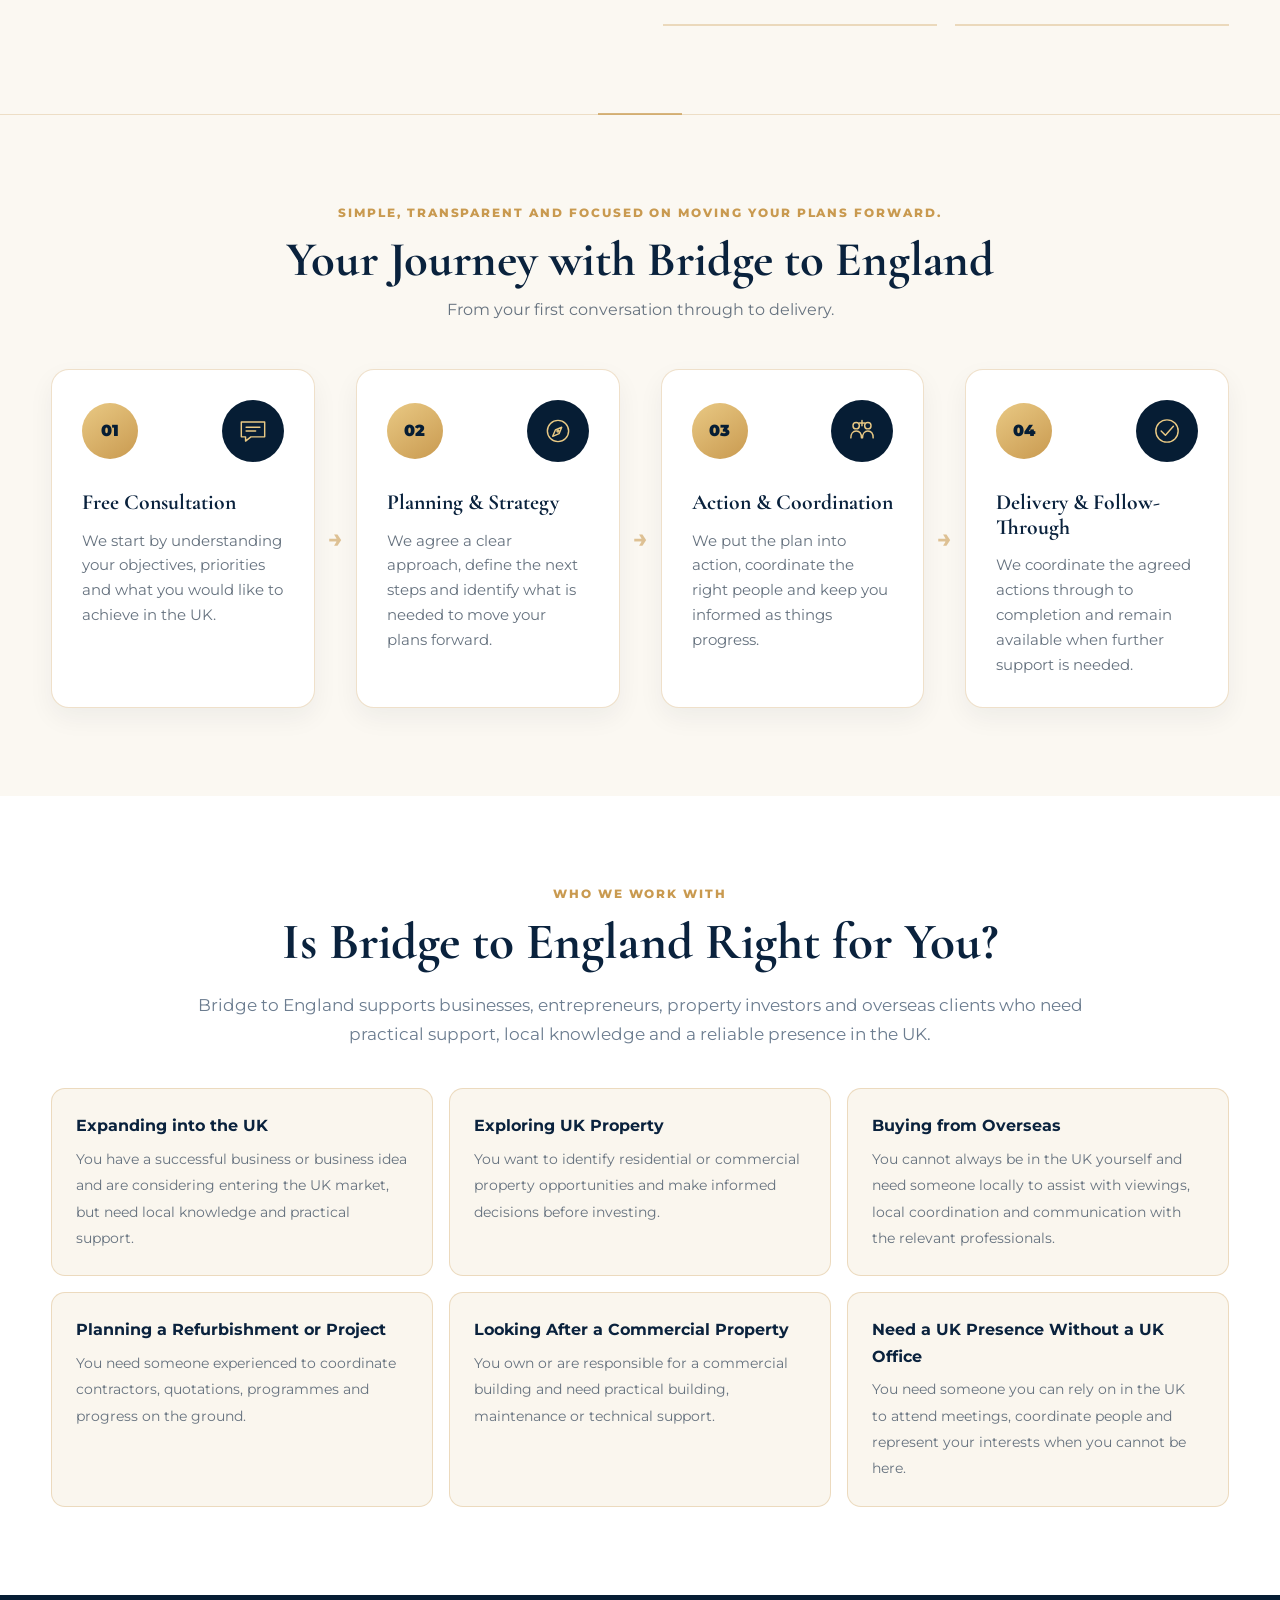
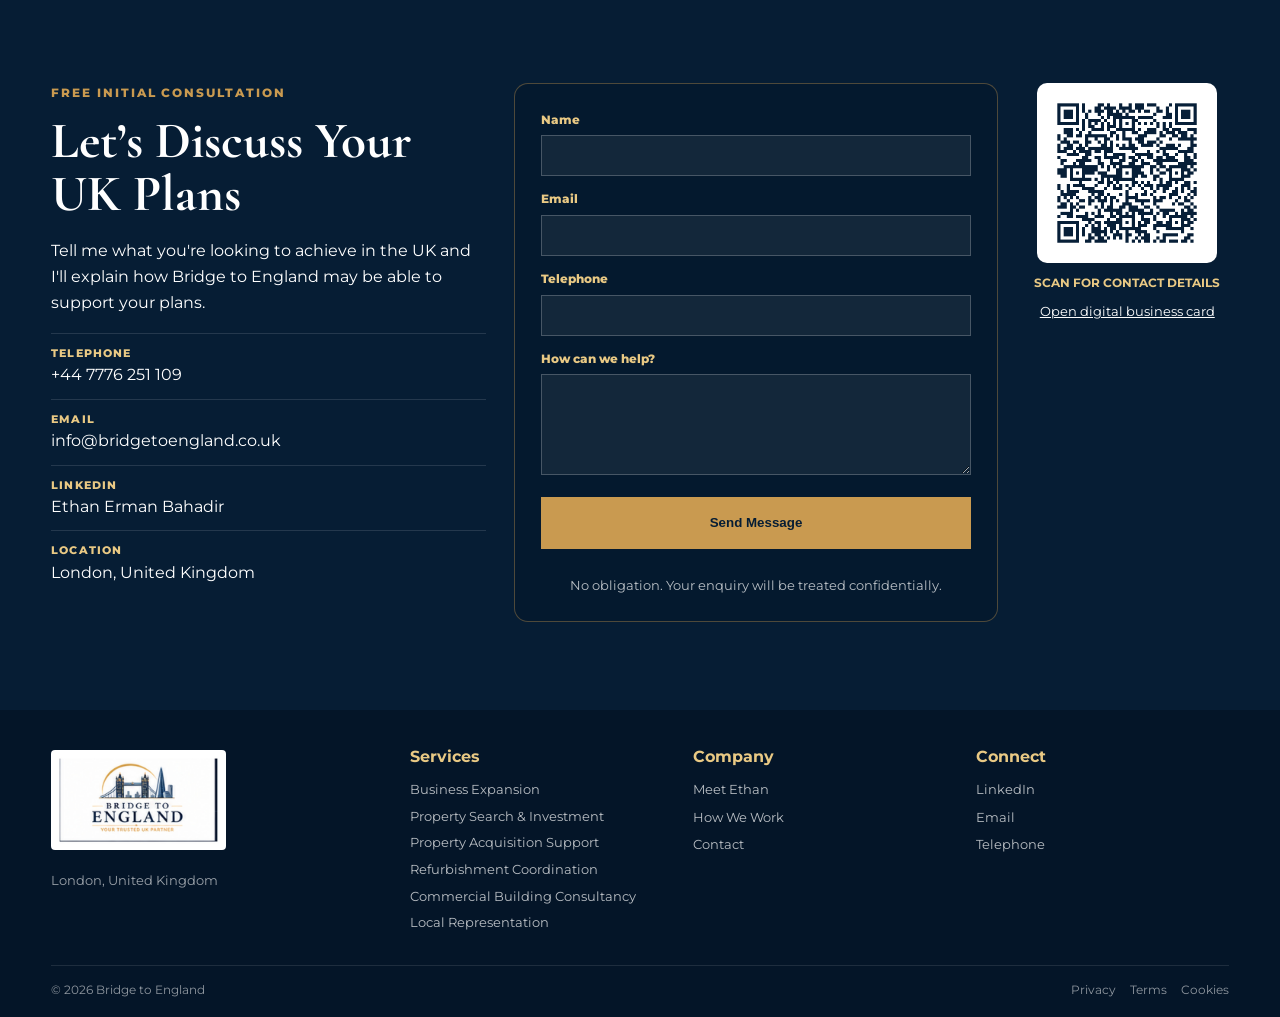
==== commit f0d3fb85: "Enlarge logo and remove divider line V5.75" ====
--- a/index.html
+++ b/index.html
@@ -602,6 +602,92 @@
 }
 </style>
 
+
+<style id="logo-polish-v575">
+/* V5.75 - larger Bridge to England logo + cleaner header/hero join */
+
+/* Remove the dark divider/line around the header and hero split */
+.site-header {
+  border-bottom: 0 !important;
+  box-shadow: none !important;
+}
+.hero,
+.hero-grid,
+.hero-copy,
+.hero-media,
+.hero-image,
+.hero-image-wrap {
+  border: 0 !important;
+  border-left: 0 !important;
+  border-right: 0 !important;
+  outline: 0 !important;
+  box-shadow: none !important;
+}
+
+/* Larger, better-balanced desktop logo */
+.site-header .brand,
+.site-header .brand-wordmark {
+  flex: 0 0 170px !important;
+  width: 170px !important;
+  min-width: 170px !important;
+  max-width: 170px !important;
+}
+
+.site-header .brand img.site-logo-image,
+.site-header .brand-wordmark img.site-logo-image {
+  display: block !important;
+  width: 150px !important;
+  height: auto !important;
+  max-height: 86px !important;
+  object-fit: contain !important;
+  background: transparent !important;
+  border: 0 !important;
+  border-radius: 4px !important;
+  box-shadow: none !important;
+}
+
+/* Keep the header compact and vertically balanced */
+@media (min-width: 981px) {
+  .site-header .nav-wrap.container {
+    min-height: 108px !important;
+  }
+}
+
+/* Tablet */
+@media (max-width: 980px) {
+  .site-header .brand,
+  .site-header .brand-wordmark {
+    flex: 0 0 105px !important;
+    width: 105px !important;
+    min-width: 105px !important;
+    max-width: 105px !important;
+  }
+
+  .site-header .brand img.site-logo-image,
+  .site-header .brand-wordmark img.site-logo-image {
+    width: 96px !important;
+    max-height: 66px !important;
+  }
+}
+
+/* Small phones */
+@media (max-width: 560px) {
+  .site-header .brand,
+  .site-header .brand-wordmark {
+    flex: 0 0 88px !important;
+    width: 88px !important;
+    min-width: 88px !important;
+    max-width: 88px !important;
+  }
+
+  .site-header .brand img.site-logo-image,
+  .site-header .brand-wordmark img.site-logo-image {
+    width: 82px !important;
+    max-height: 58px !important;
+  }
+}
+</style>
+
 </head>
 <body>
 <header class="site-header">
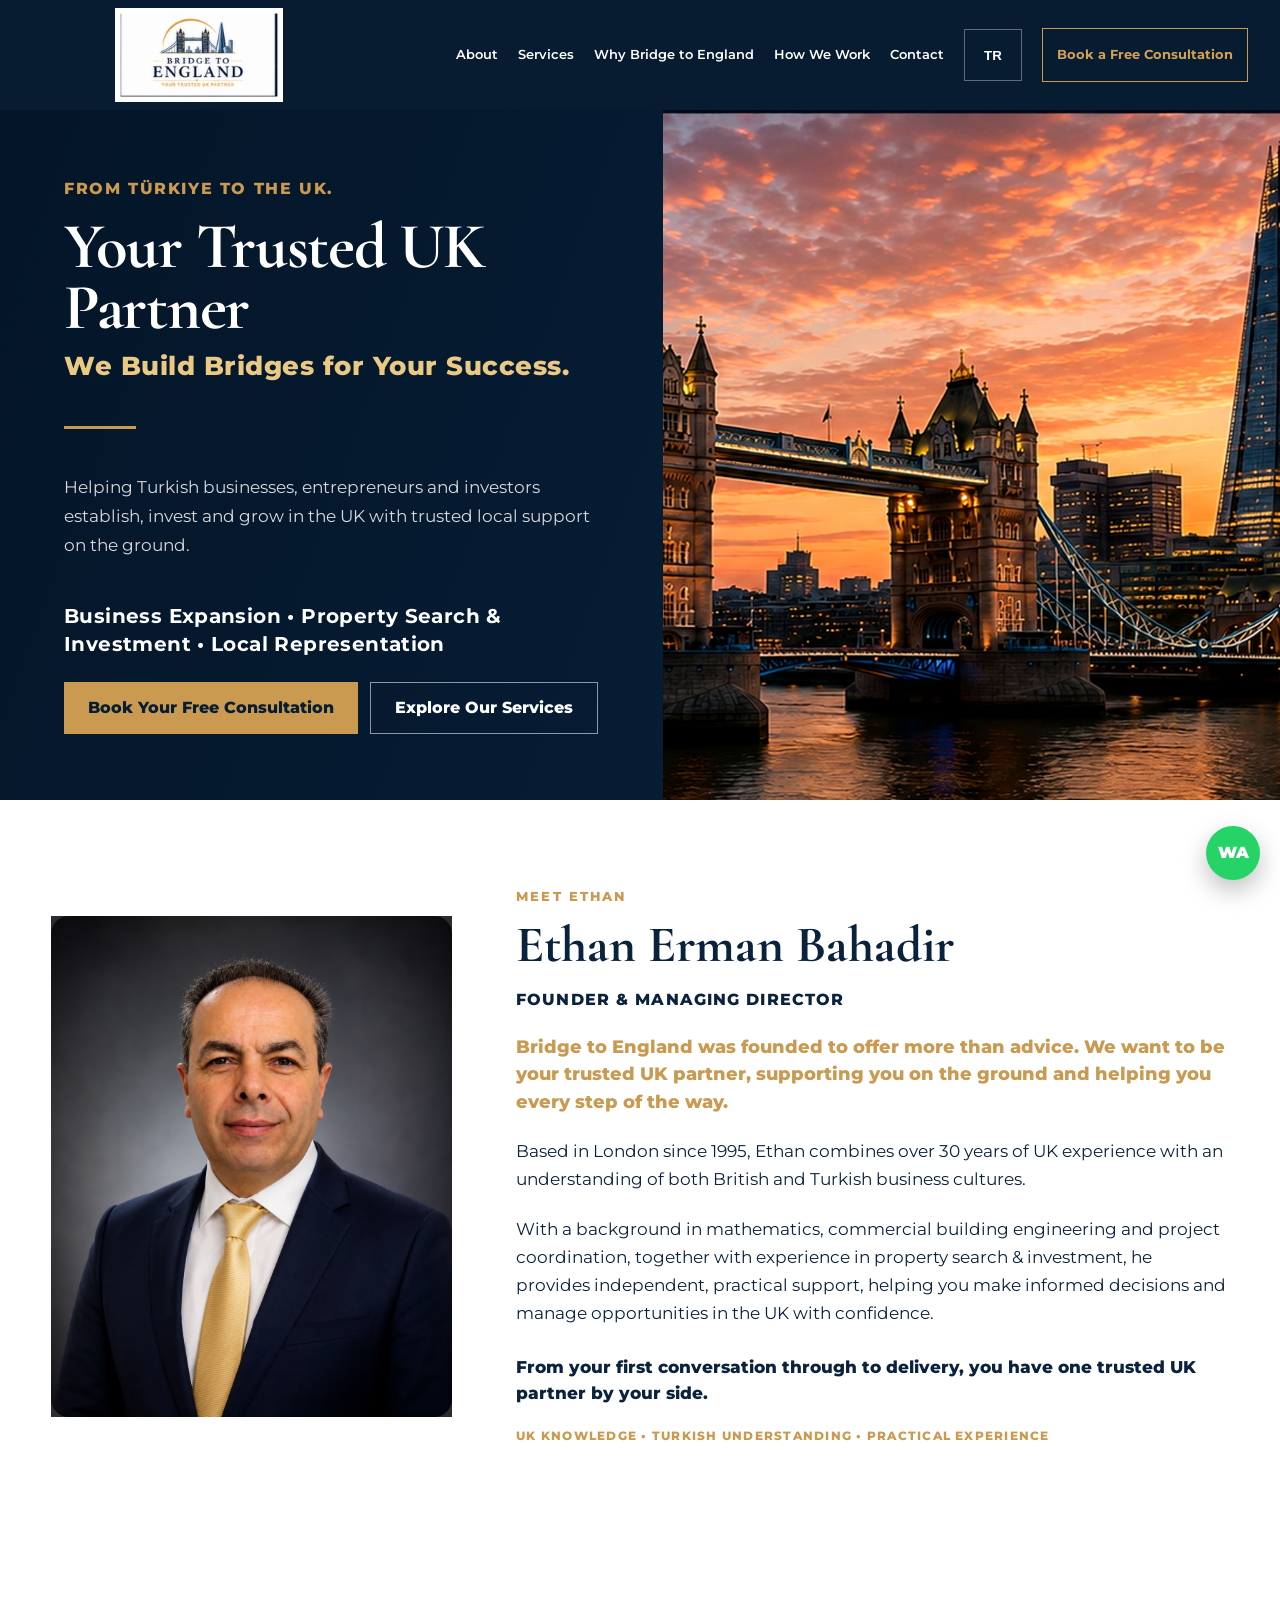
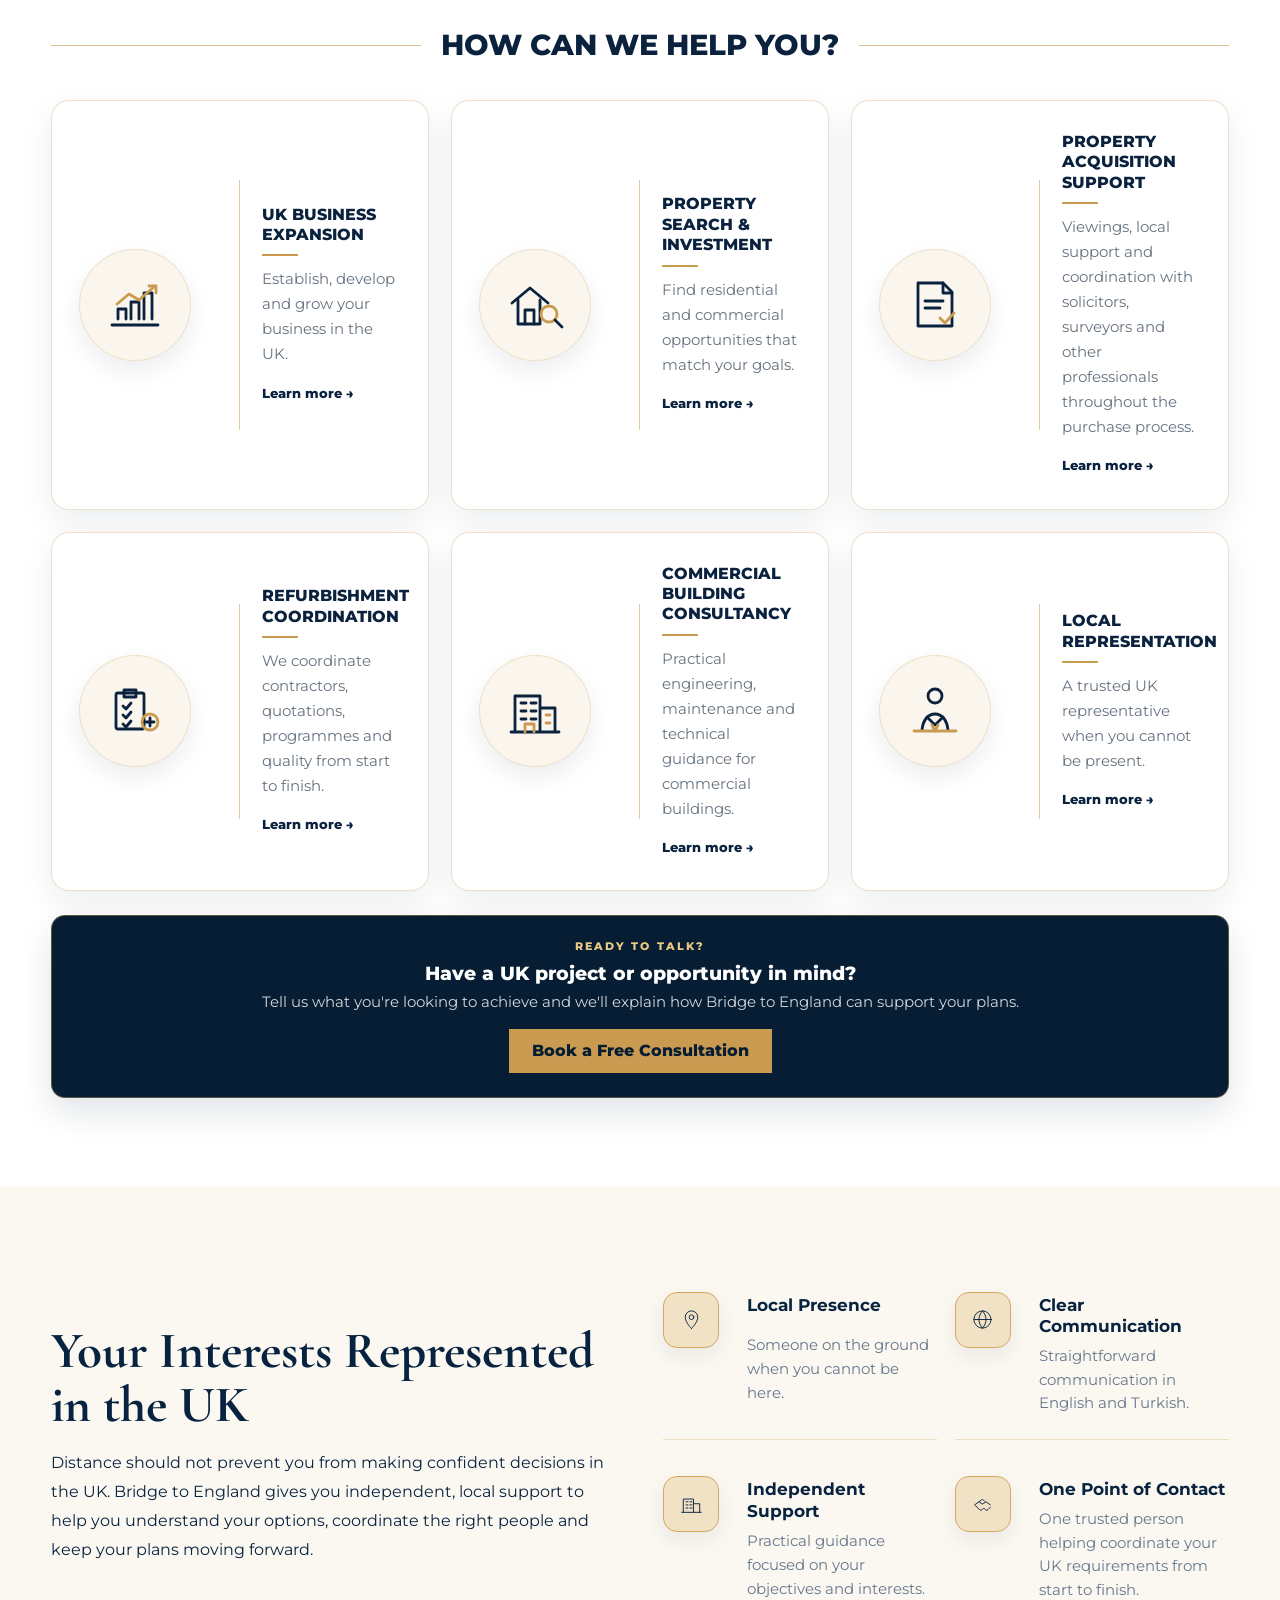
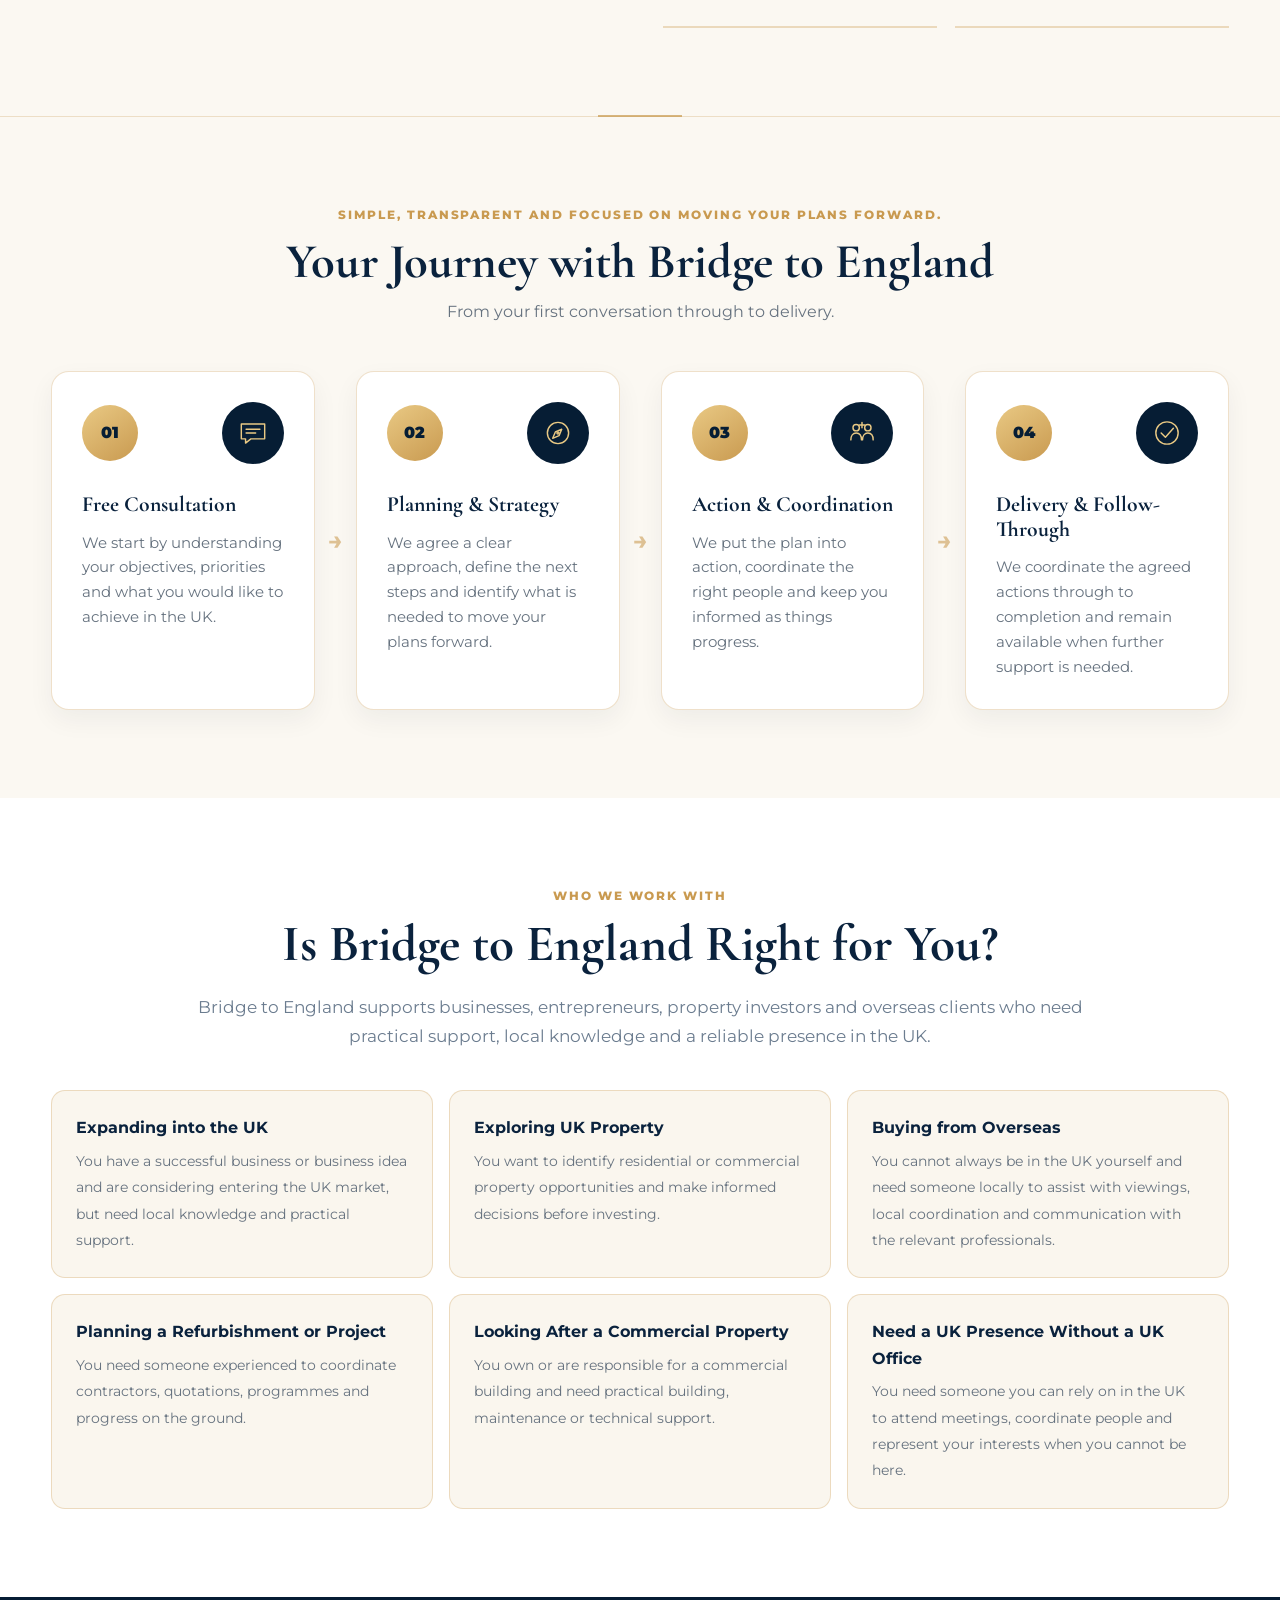
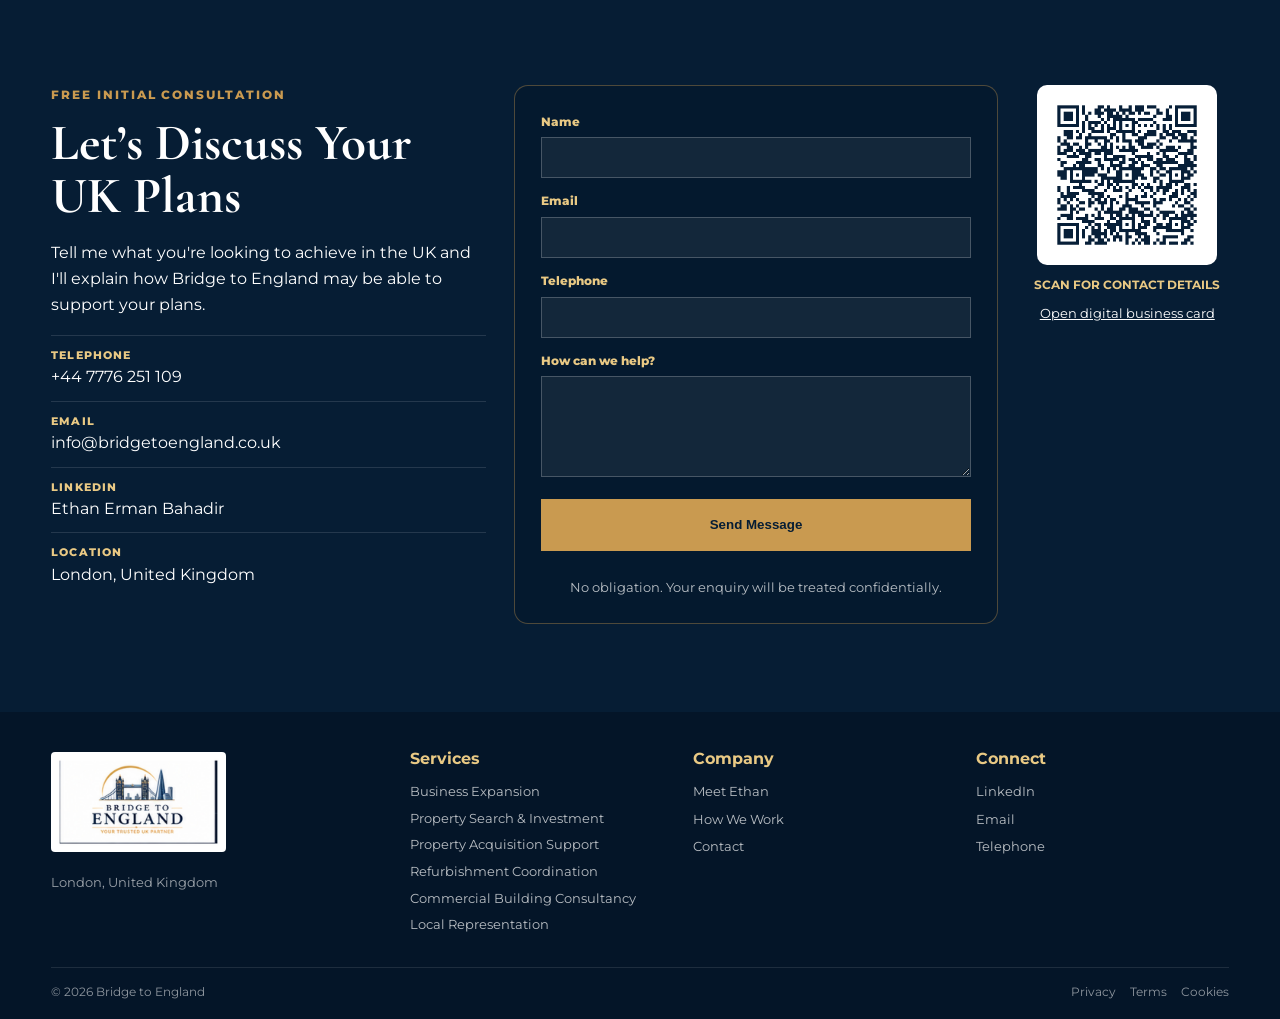
==== commit e1755f23: "Increase logo and remove hero seam V5.76" ====
--- a/index.html
+++ b/index.html
@@ -688,6 +688,109 @@
 }
 </style>
 
+
+<style id="logo-seam-fix-v576">
+/* V5.76 - slightly larger header logo and force-remove the hero seam */
+
+/* Header logo: larger, but still leaves comfortable room for navigation */
+@media (min-width: 1280px) {
+  .site-header .brand,
+  .site-header .brand-wordmark {
+    flex: 0 0 200px !important;
+    width: 200px !important;
+    min-width: 200px !important;
+    max-width: 200px !important;
+  }
+
+  .site-header .brand img.site-logo-image,
+  .site-header .brand-wordmark img.site-logo-image {
+    width: 178px !important;
+    height: auto !important;
+    max-height: 100px !important;
+    object-fit: contain !important;
+    margin: 0 !important;
+  }
+
+  .site-header .nav-wrap.container {
+    min-height: 110px !important;
+  }
+}
+
+/* Medium desktop: keep enough room for the navigation text */
+@media (min-width: 981px) and (max-width: 1279px) {
+  .site-header .brand,
+  .site-header .brand-wordmark {
+    flex: 0 0 170px !important;
+    width: 170px !important;
+    min-width: 170px !important;
+    max-width: 170px !important;
+  }
+
+  .site-header .brand img.site-logo-image,
+  .site-header .brand-wordmark img.site-logo-image {
+    width: 150px !important;
+    max-height: 86px !important;
+  }
+}
+
+/* Remove every possible header line */
+.site-header,
+.site-header .nav-wrap,
+.site-header .container {
+  border-bottom: 0 !important;
+  box-shadow: none !important;
+}
+.site-header::before,
+.site-header::after,
+.site-header .nav-wrap::before,
+.site-header .nav-wrap::after {
+  content: none !important;
+  display: none !important;
+}
+
+/* Force the hero panels to meet with no black/sub-pixel seam */
+.hero,
+.hero-grid,
+.hero-copy,
+.hero-photo {
+  border: 0 !important;
+  outline: 0 !important;
+  box-shadow: none !important;
+}
+
+.hero-grid {
+  gap: 0 !important;
+  column-gap: 0 !important;
+  background: #071b31 !important;
+  overflow: hidden !important;
+}
+
+.hero-copy {
+  position: relative !important;
+  z-index: 1 !important;
+  margin-right: -1px !important;
+}
+
+/* Overlap the image very slightly over the join.
+   This removes the thin dark line caused by browser sub-pixel rendering. */
+.hero-photo {
+  position: relative !important;
+  z-index: 2 !important;
+  overflow: hidden !important;
+  margin-left: -3px !important;
+  width: calc(100% + 3px) !important;
+}
+
+.hero-photo img {
+  display: block !important;
+  width: 100% !important;
+  height: 100% !important;
+  border: 0 !important;
+  outline: 0 !important;
+  margin: 0 !important;
+}
+</style>
+
 </head>
 <body>
 <header class="site-header">
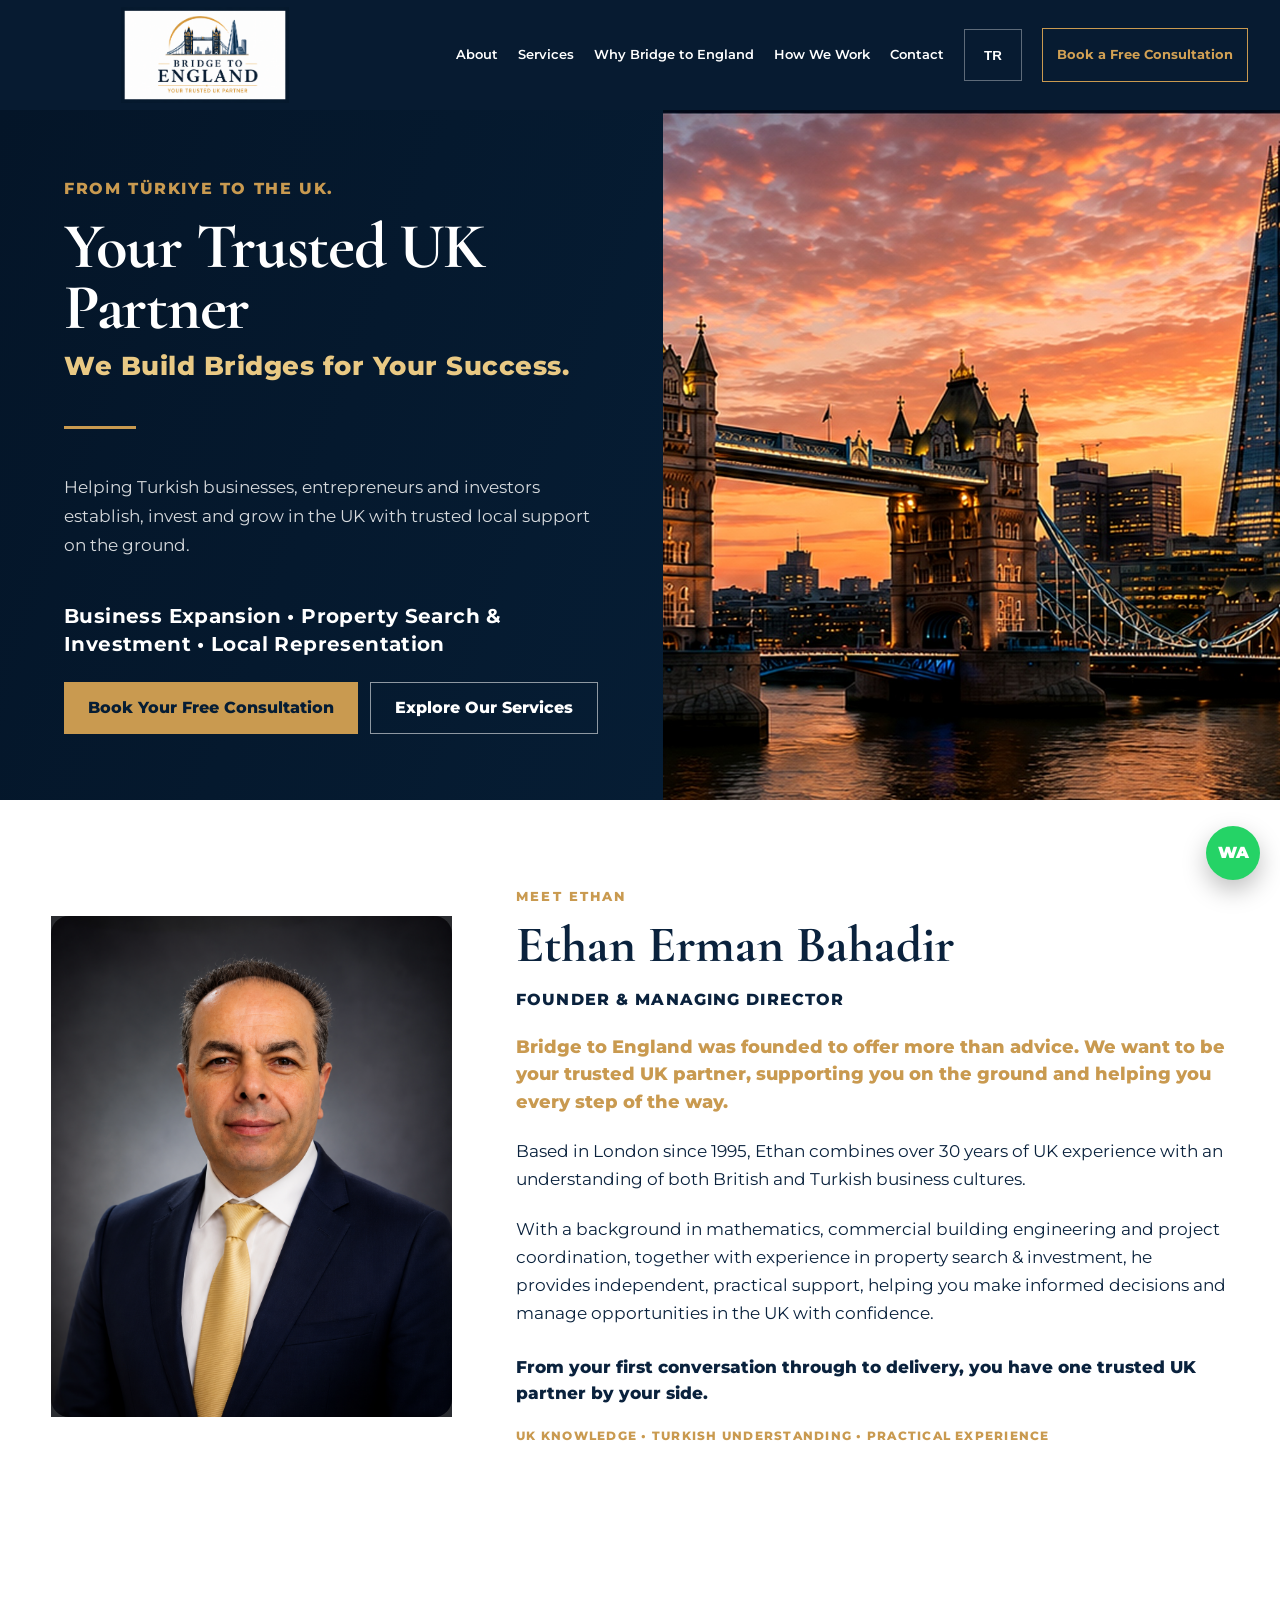
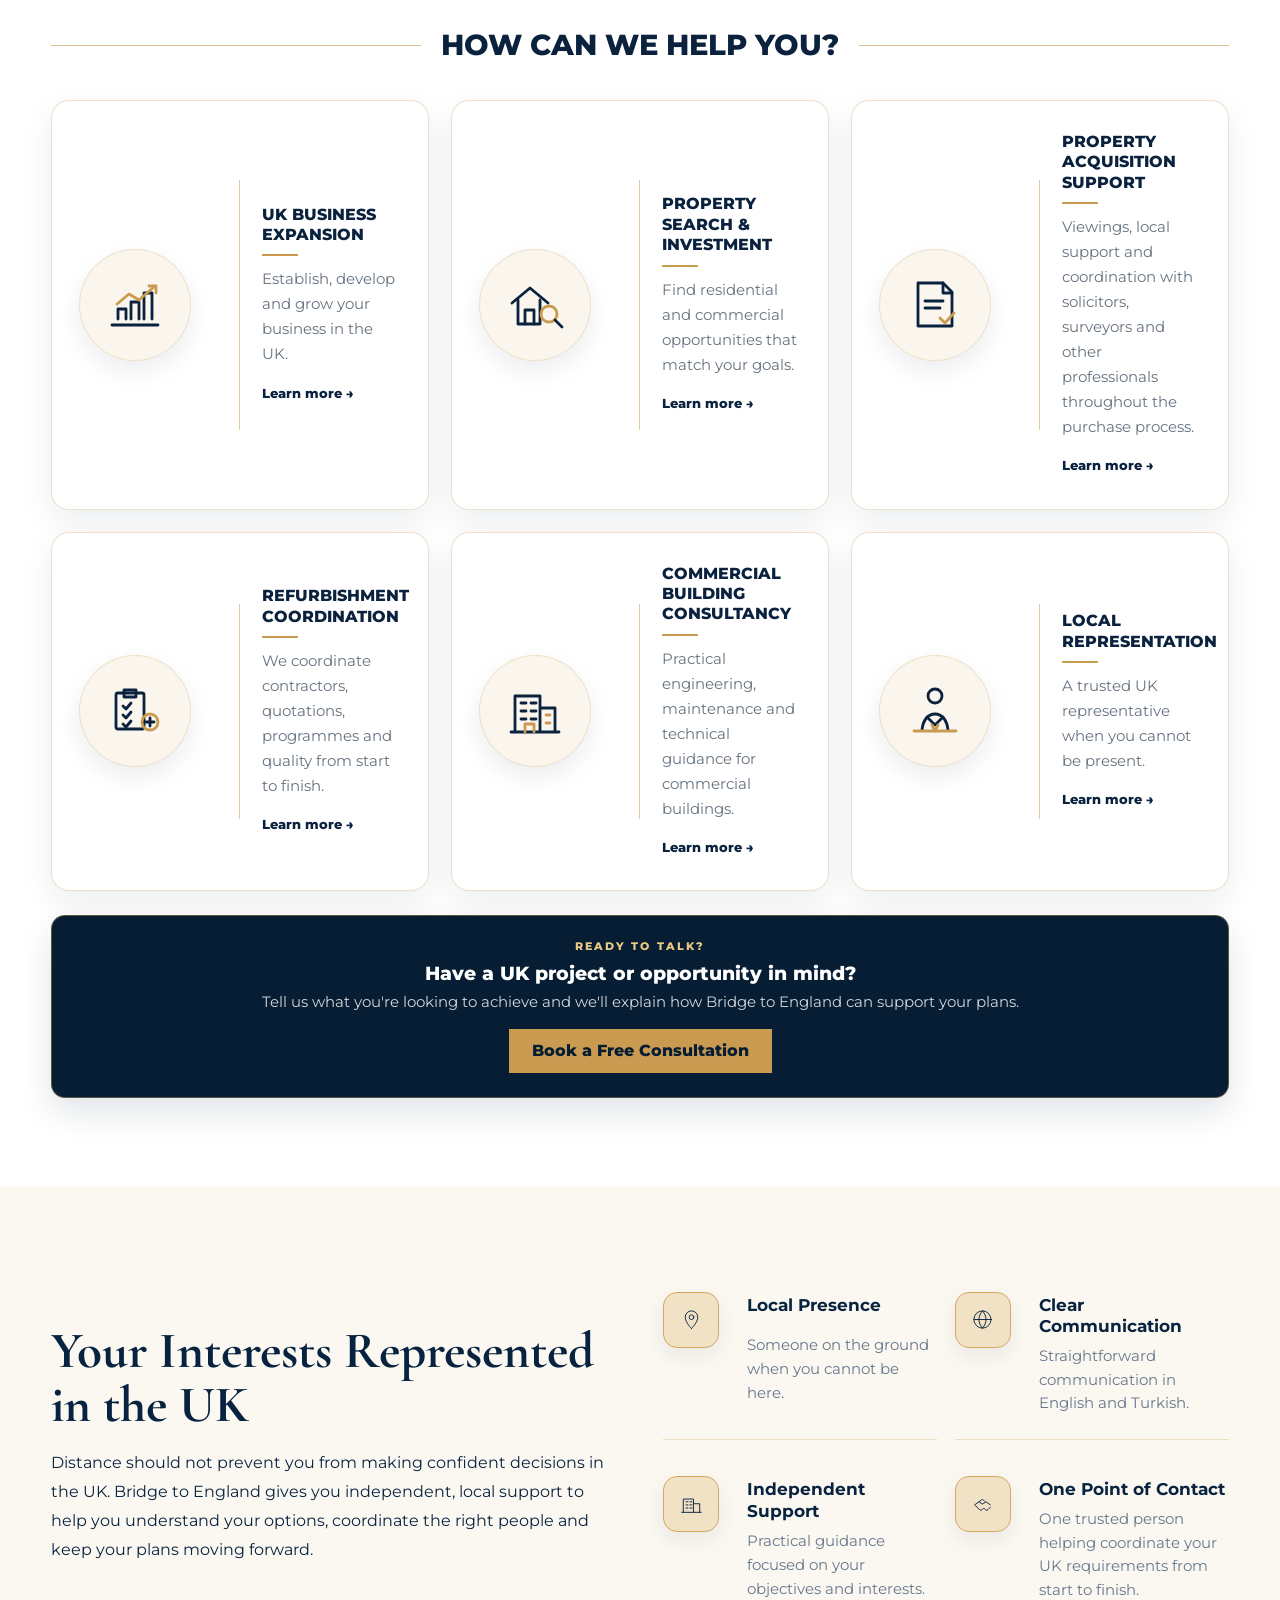
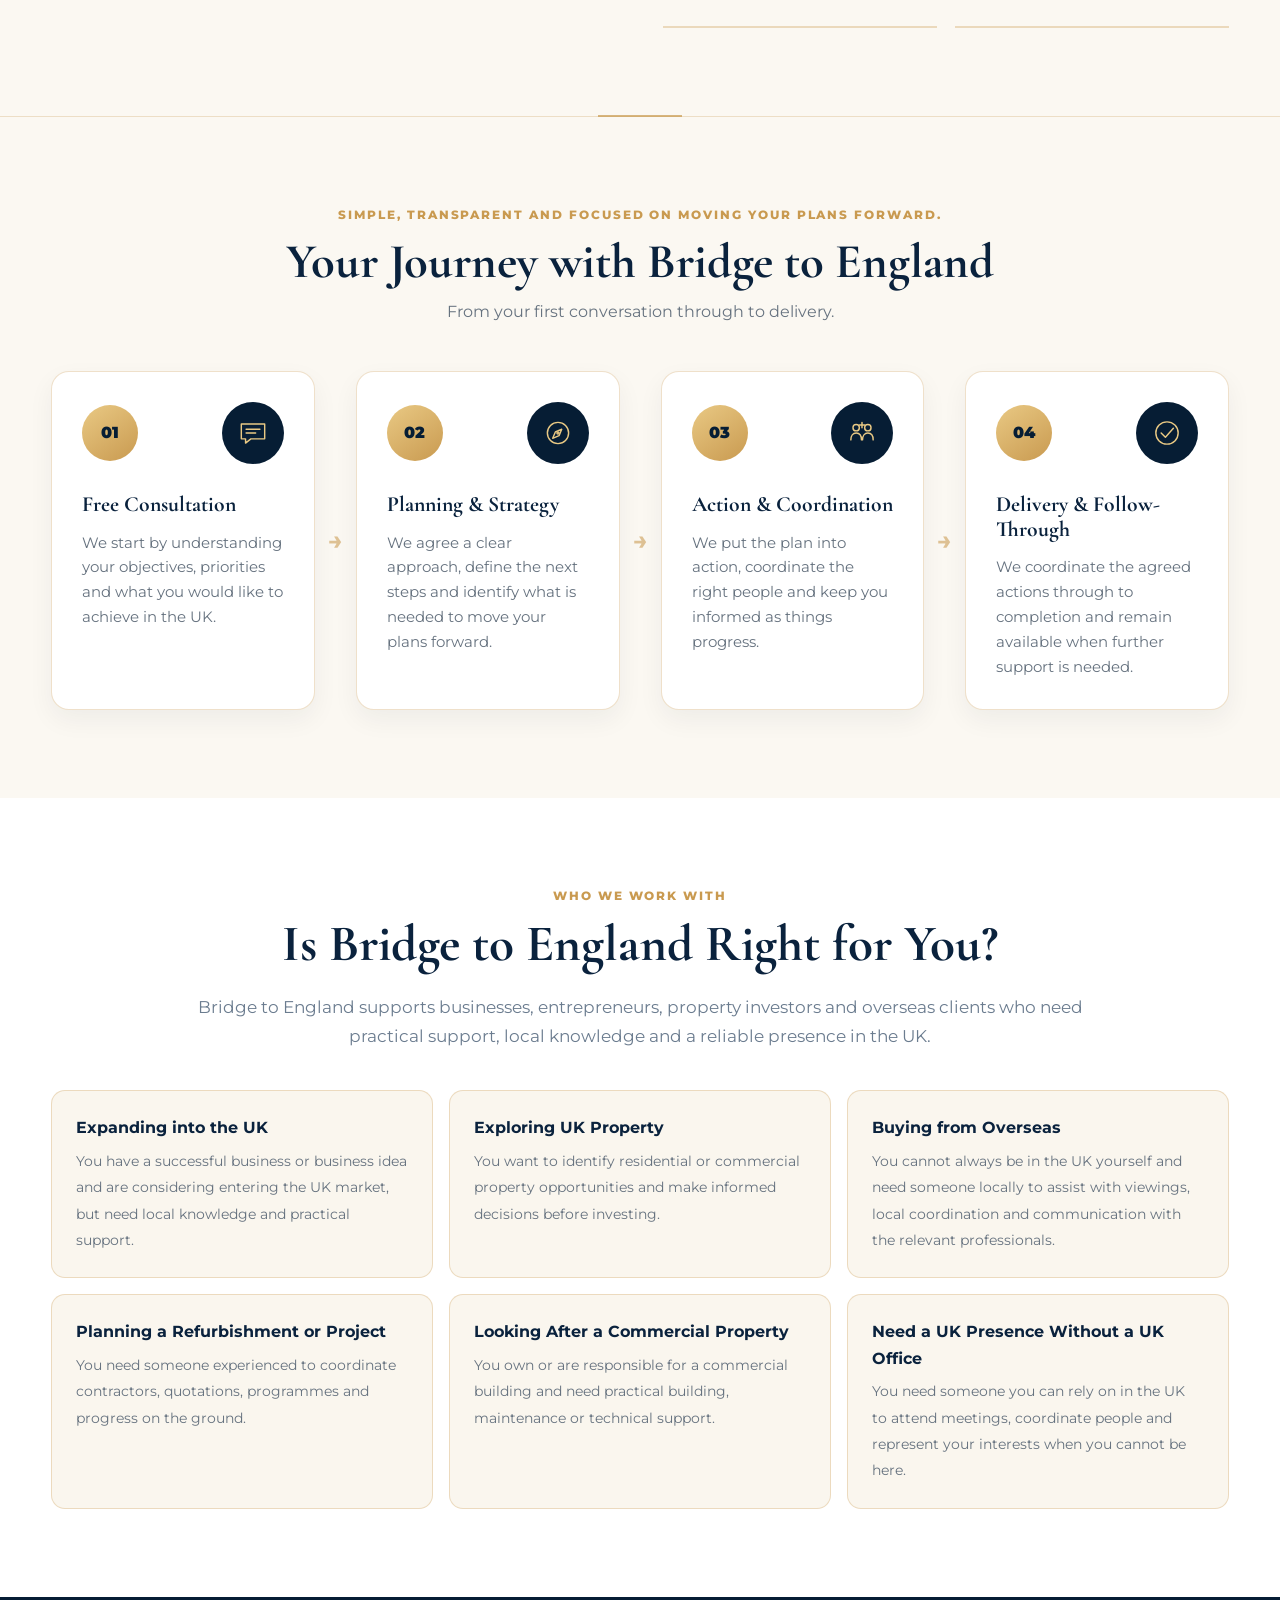
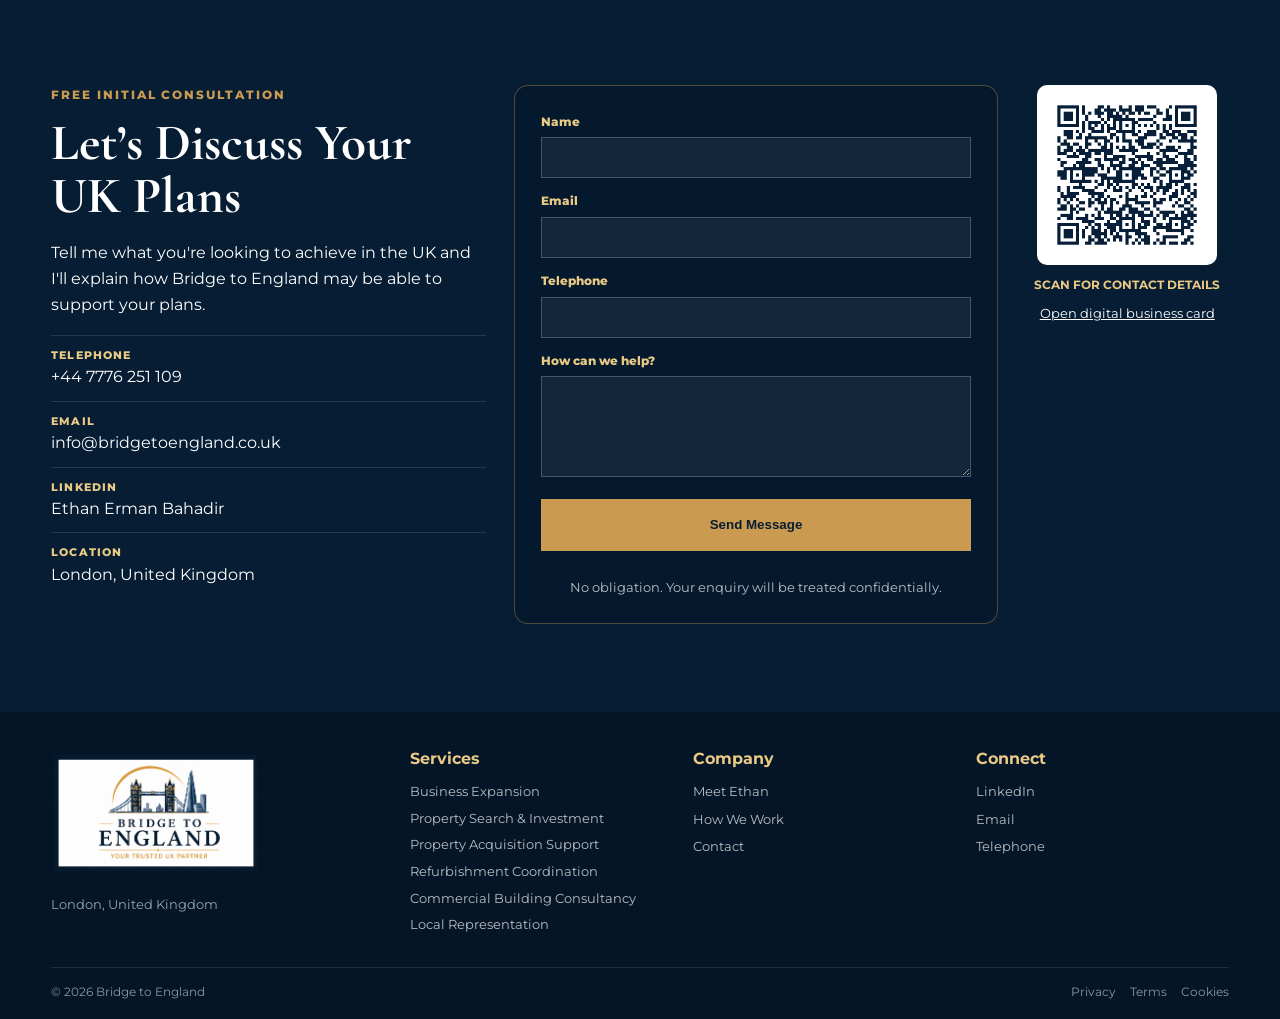
==== commit 2615cc69: "Use final approved Bridge to England logo V5.77" ====
--- a/index.html
+++ b/index.html
@@ -791,11 +791,73 @@
 }
 </style>
 
+
+<style id="final-logo-v577">
+/* V5.77 - approved Bridge to England logo */
+.site-header .brand img.site-logo-image,
+.site-header .brand-wordmark img.site-logo-image {
+  width: 190px !important;
+  max-height: 100px !important;
+  height: auto !important;
+  object-fit: contain !important;
+  background: transparent !important;
+  border: 0 !important;
+  box-shadow: none !important;
+}
+
+@media (min-width: 981px) and (max-width: 1279px) {
+  .site-header .brand img.site-logo-image,
+  .site-header .brand-wordmark img.site-logo-image {
+    width: 165px !important;
+    max-height: 90px !important;
+  }
+}
+
+@media (max-width: 980px) {
+  .site-header .brand img.site-logo-image,
+  .site-header .brand-wordmark img.site-logo-image {
+    width: 110px !important;
+    max-height: 70px !important;
+  }
+}
+
+@media (max-width: 560px) {
+  .site-header .brand img.site-logo-image,
+  .site-header .brand-wordmark img.site-logo-image {
+    width: 92px !important;
+    max-height: 62px !important;
+  }
+}
+
+/* Footer logo uses the same approved image at a comfortable width */
+footer .footer-logo-image {
+  width: 210px !important;
+  height: auto !important;
+  max-width: 100% !important;
+  object-fit: contain !important;
+  background: transparent !important;
+  border: 0 !important;
+  box-shadow: none !important;
+}
+
+/* Keep header and hero joins clean */
+.site-header,
+.site-header .nav-wrap,
+.hero,
+.hero-grid,
+.hero-copy,
+.hero-photo {
+  border: 0 !important;
+  outline: 0 !important;
+  box-shadow: none !important;
+}
+</style>
+
 </head>
 <body>
 <header class="site-header">
 <div class="container nav-wrap">
-<a class="brand brand-wordmark" href="#home" aria-label="Bridge to England home"><img class="site-logo-image" src="bridge-to-england-logo.jpg" alt="Bridge to England logo"></a>
+<a class="brand brand-wordmark" href="#home" aria-label="Bridge to England home"><img class="site-logo-image" src="bridge-to-england-logo.png" alt="Bridge to England logo"></a>
 <button aria-label="Open navigation" class="menu-toggle"><span></span><span></span><span></span></button>
 <nav class="main-nav">
 <a data-en="About" data-tr="Hakkımızda" href="#about">About</a>
@@ -1102,7 +1164,7 @@
 <a aria-label="WhatsApp" class="whatsapp-float" href="https://wa.me/447776251109" target="_blank">WA</a>
 <footer>
 <div class="container footer-grid">
-<div class="footer-brand"><a class="footer-wordmark" href="#home"><img class="footer-logo-image" src="bridge-to-england-logo.jpg" alt="Bridge to England logo"></a><p>London, United Kingdom</p></div>
+<div class="footer-brand"><a class="footer-wordmark" href="#home"><img class="footer-logo-image" src="bridge-to-england-logo.png" alt="Bridge to England logo"></a><p>London, United Kingdom</p></div>
 <div><strong data-en="Services" data-tr="Hizmetler">Services</strong><a href="business-expansion.html">Business Expansion</a><a href="property-search-investment.html">Property Search &amp; Investment</a><a href="property-acquisition.html">Property Acquisition Support</a><a href="refurbishment-coordination.html">Refurbishment Coordination</a><a href="commercial-building-consultancy.html">Commercial Building Consultancy</a><a href="local-representation.html">Local Representation</a></div>
 <div><strong data-en="Company" data-tr="Şirket">Company</strong><a data-en="Meet Ethan" data-tr="Ethan ile Tanışın" href="#about">Meet Ethan</a><a data-en="How We Work" data-tr="Nasıl Çalışıyoruz" href="#process">How We Work</a><a data-en="Contact" data-tr="İletişim" href="#contact">Contact</a></div>
 <div><strong data-en="Connect" data-tr="İletişim">Connect</strong><a href="https://www.linkedin.com/in/ethan-erman-bahadir-b81787232/" target="_blank">LinkedIn</a><a href="mailto:info@bridgetoengland.co.uk">Email</a><a href="tel:+447776251109">Telephone</a></div>
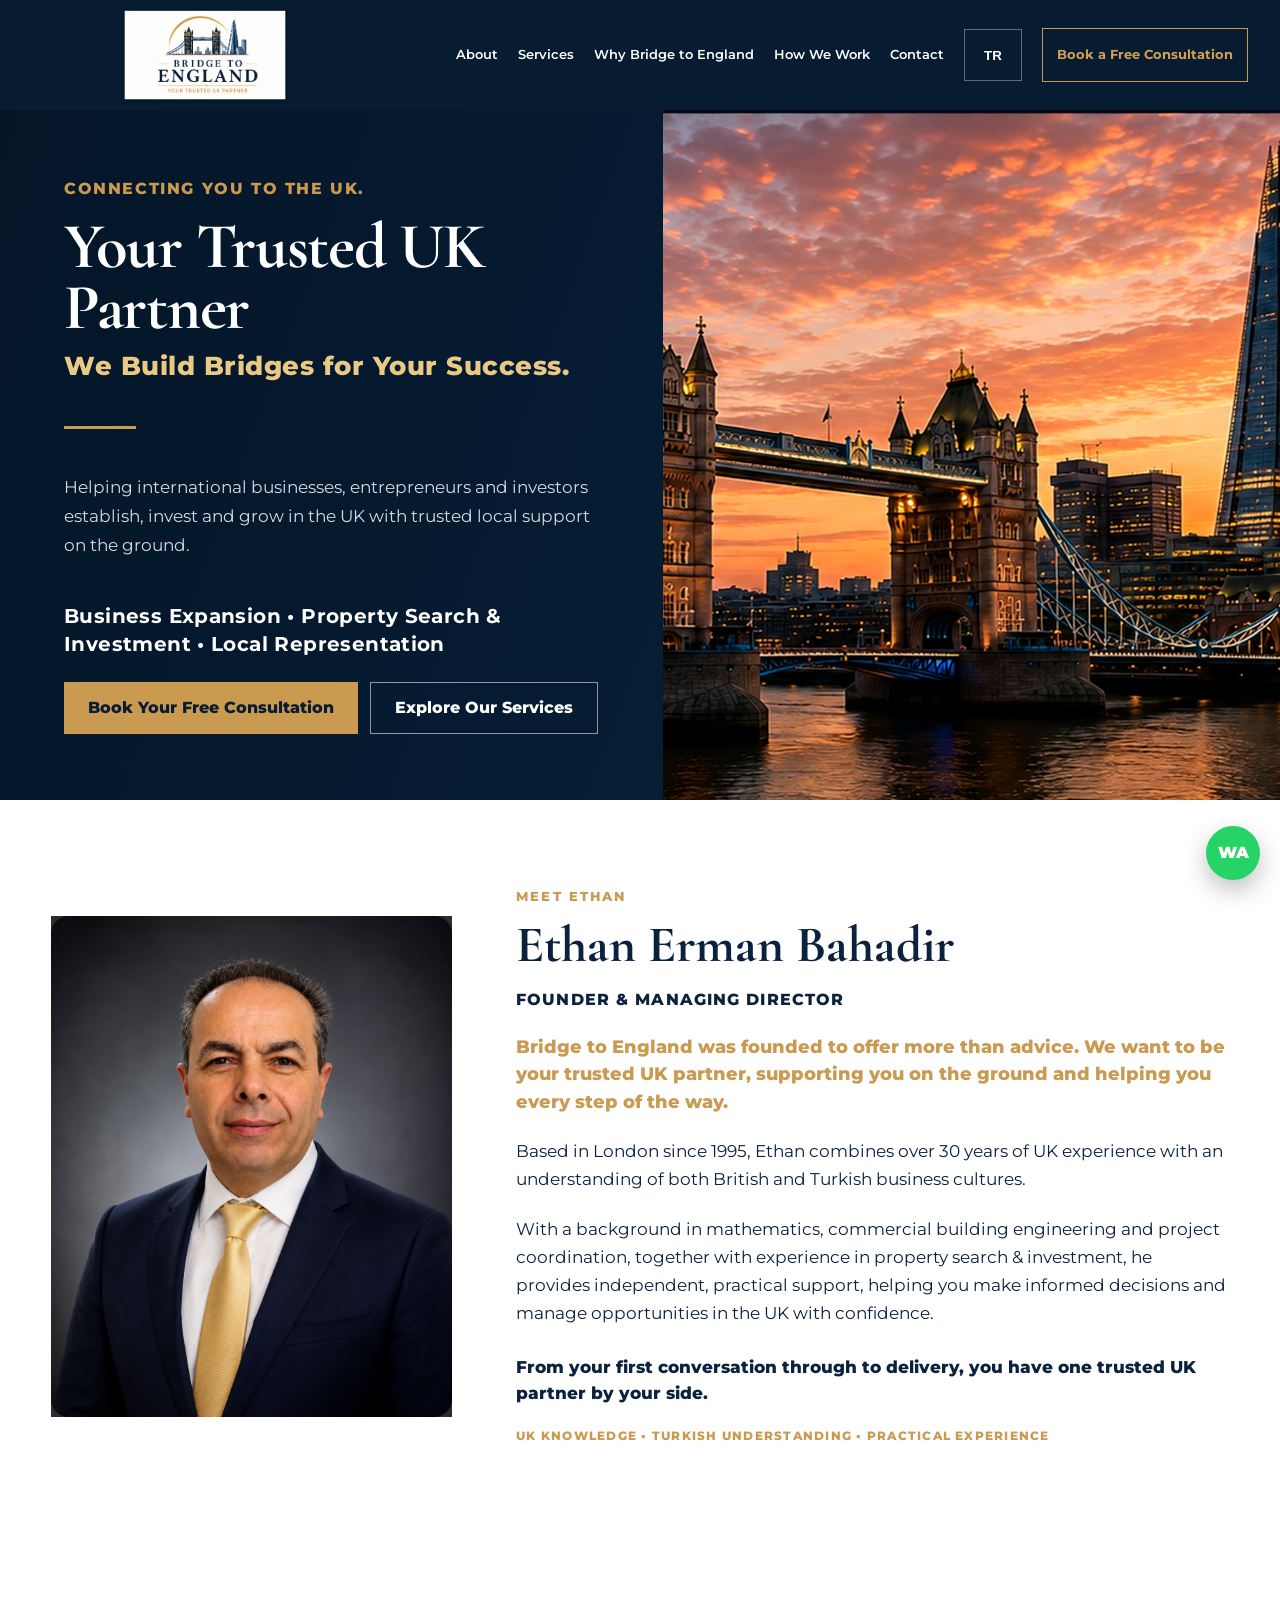
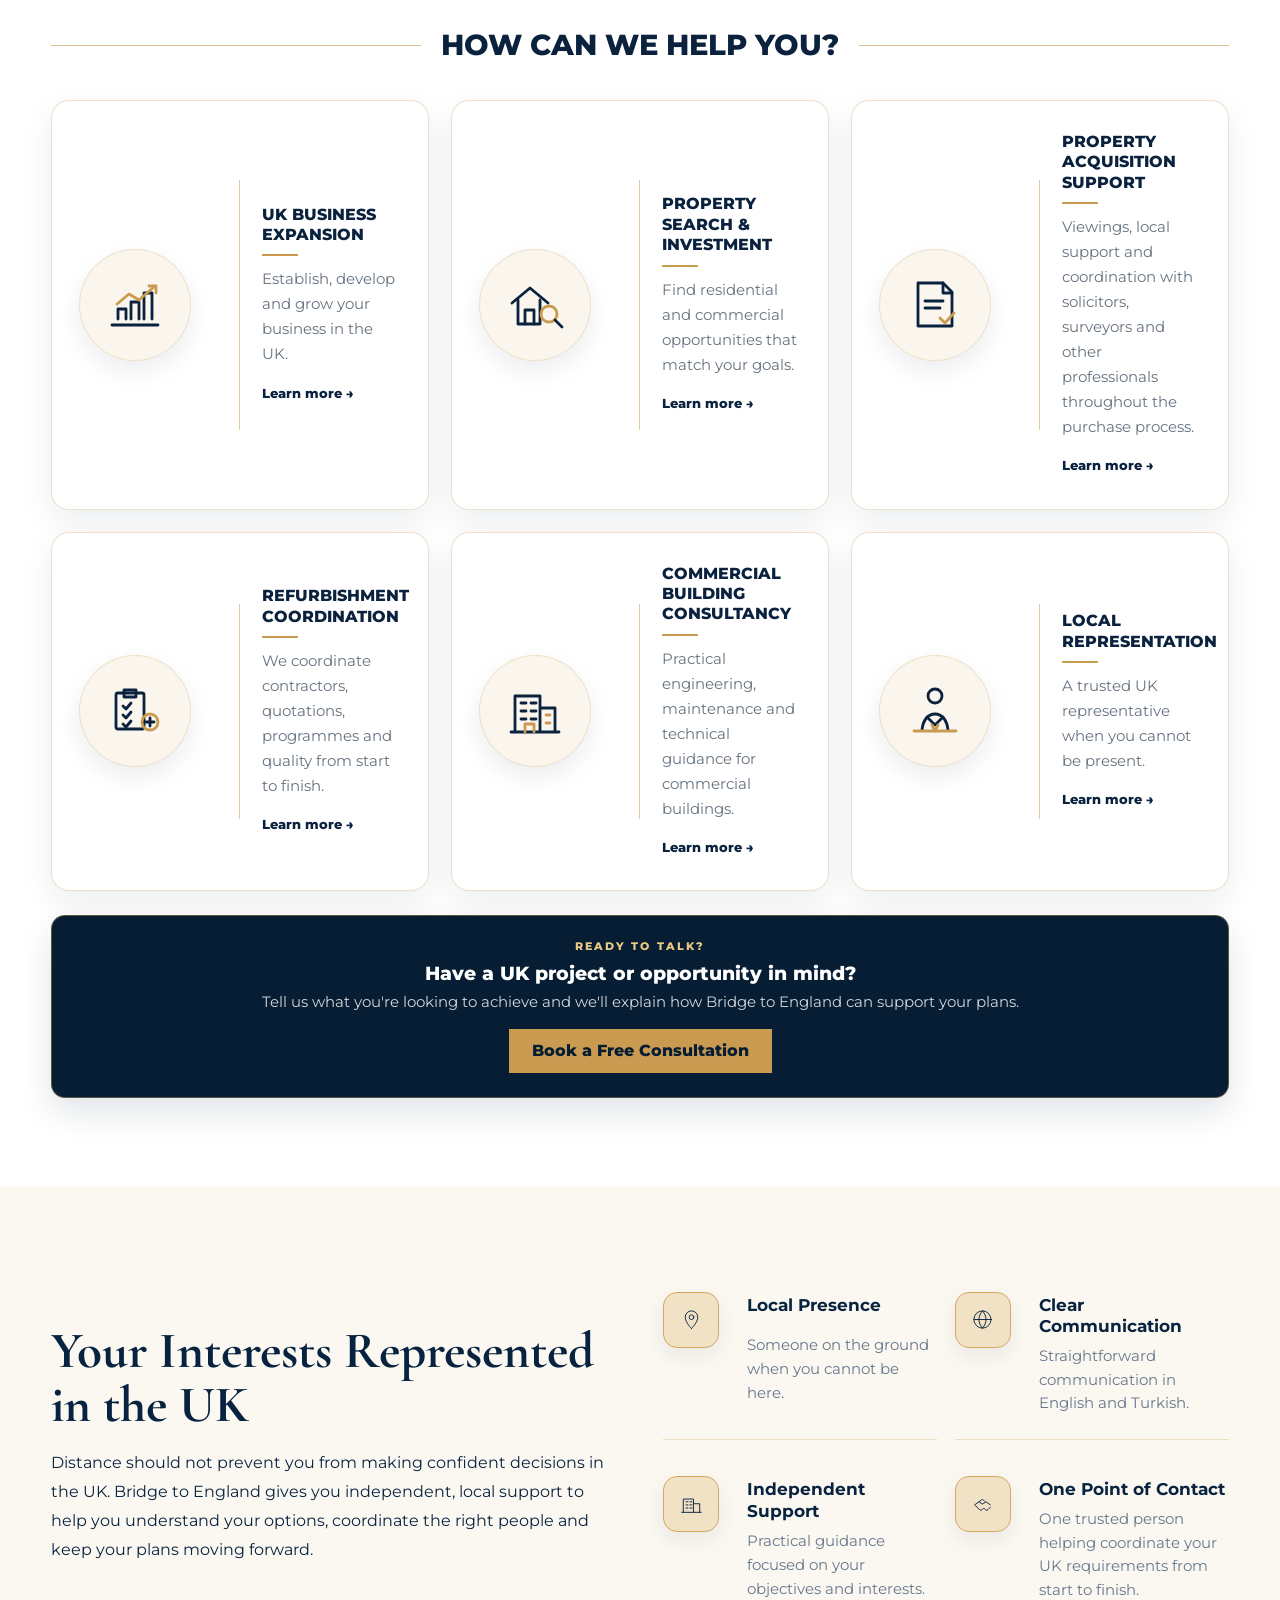
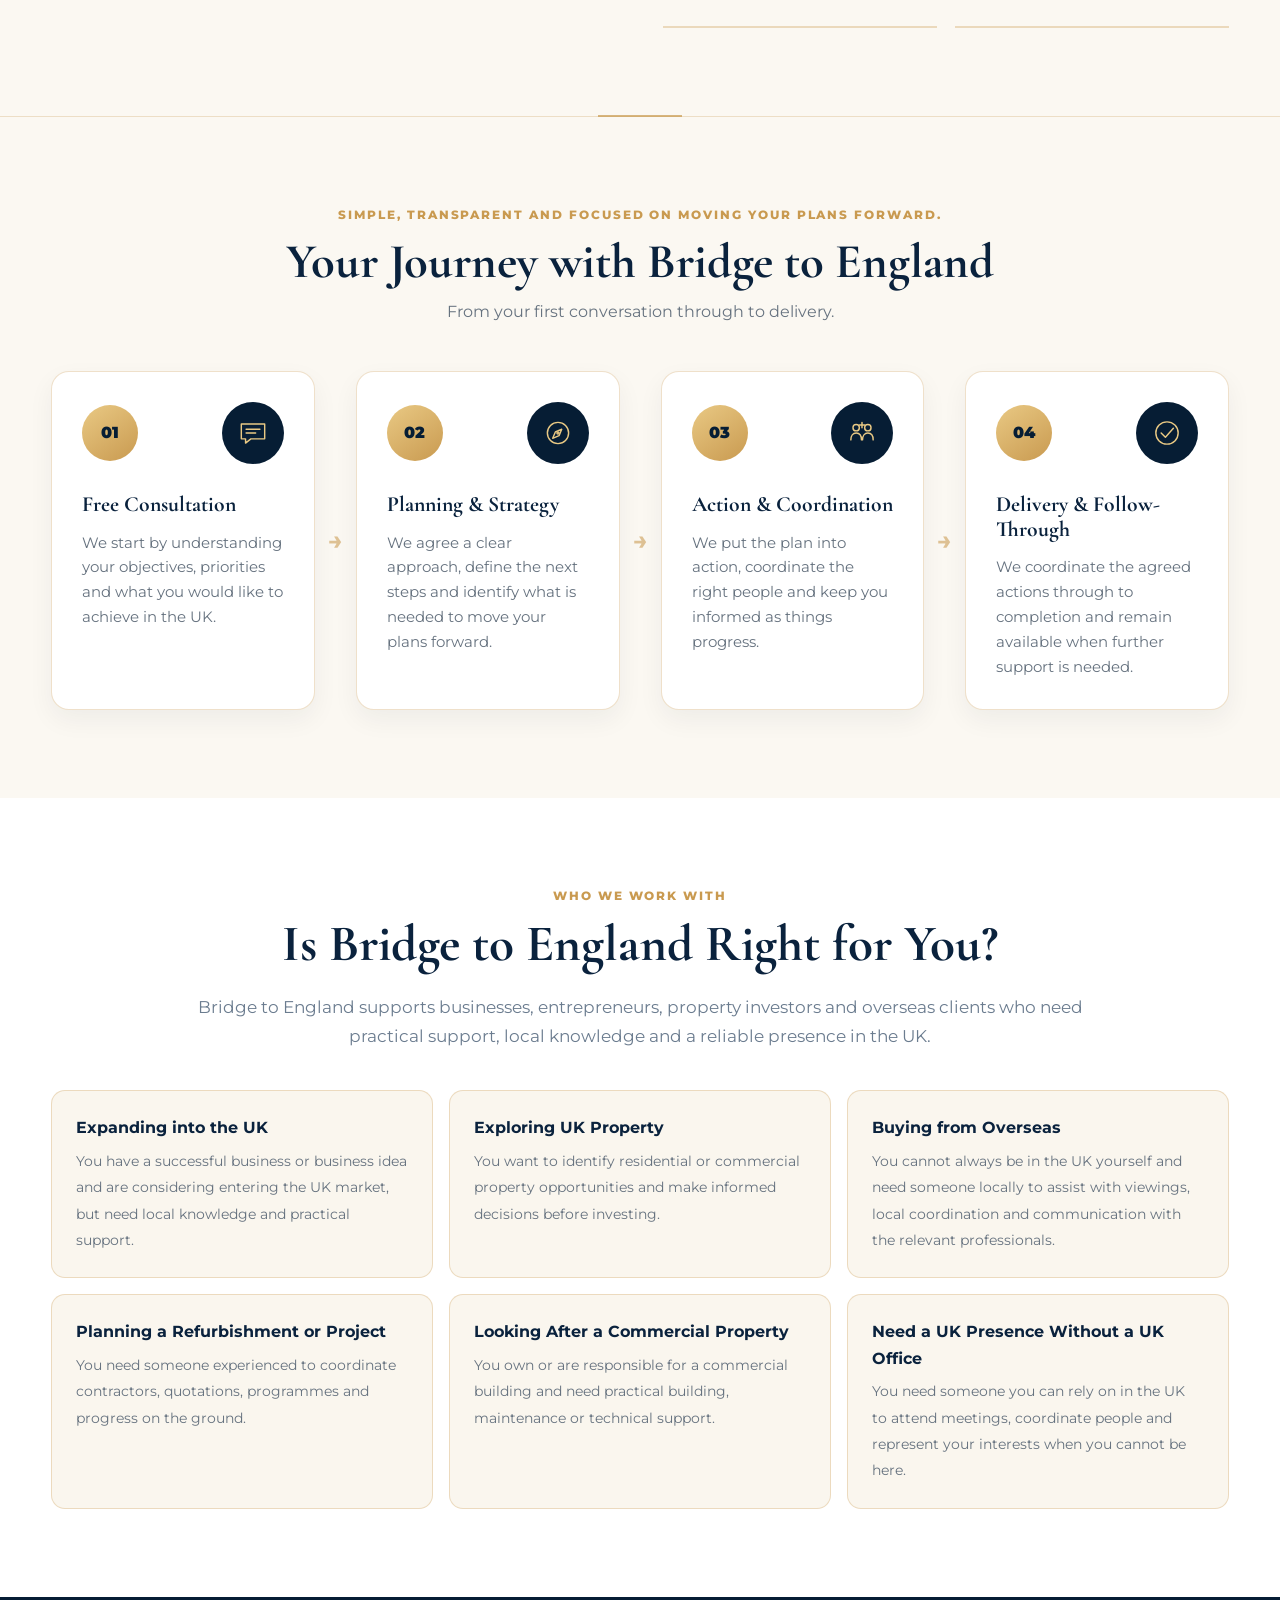
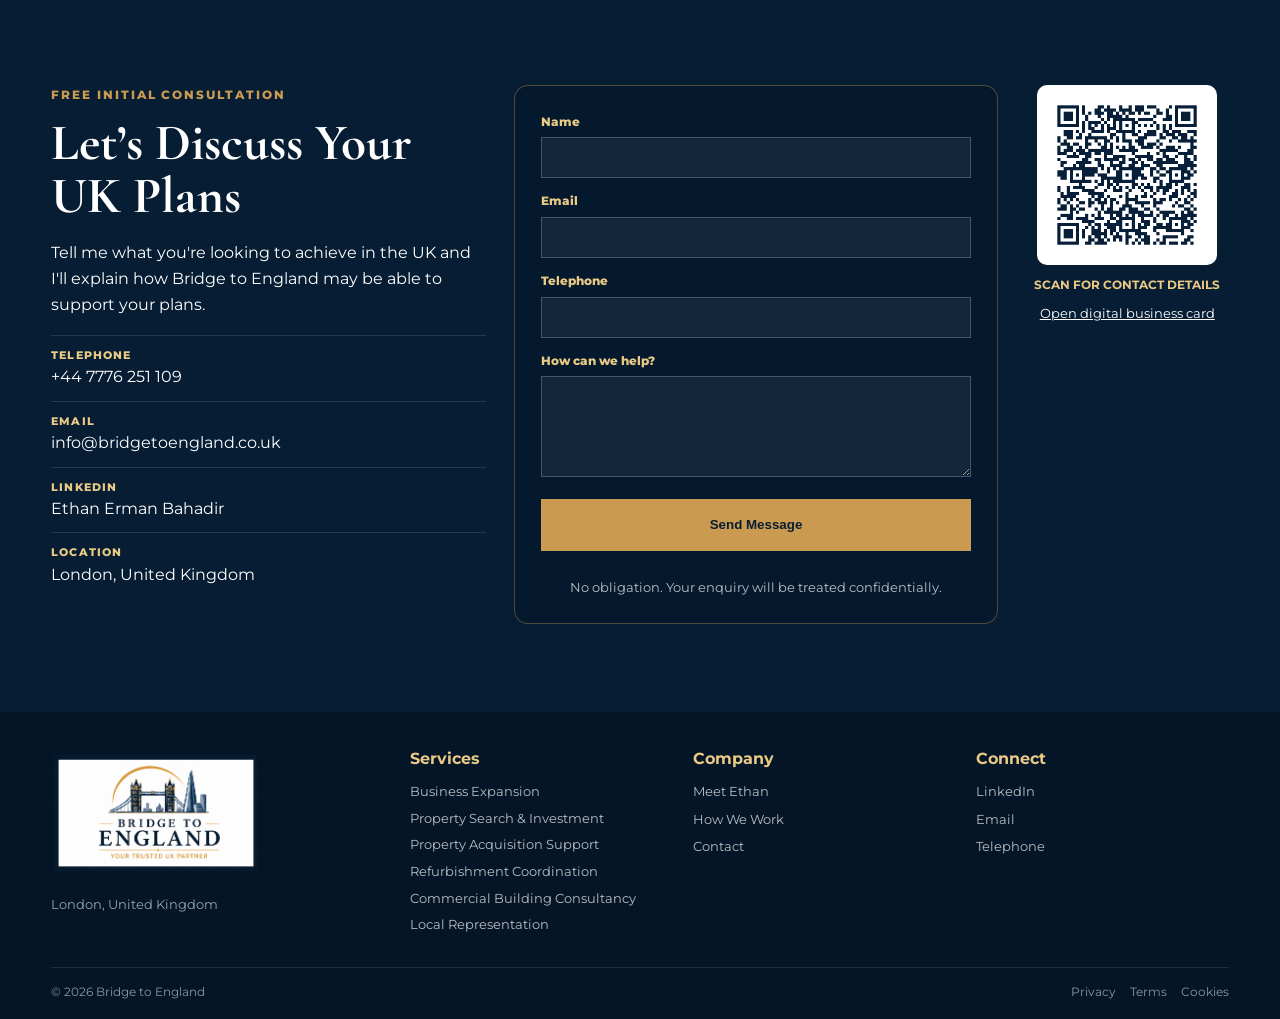
==== commit 61810691: "Broaden Bridge to England for international Broaden Bridge to England for international clients V5.7" ====
--- a/index.html
+++ b/index.html
@@ -4,8 +4,8 @@
 <head>
 <meta charset="utf-8"/>
 <meta content="width=device-width,initial-scale=1" name="viewport"/>
-<meta name="description" content="Bridge to England helps Turkish businesses, entrepreneurs and investors enter and grow in the UK with business expansion, property search, acquisition support, refurbishment coordination and trusted local representation in London.">
-<title>Bridge to England | UK Business Expansion & Property Support for Turkish Clients</title>
+<meta name="description" content="Bridge to England helps international businesses, entrepreneurs and investors establish, invest and grow in the UK through business expansion, property search, acquisition support, refurbishment coordination and trusted local representation in London.">
+<title>Bridge to England | UK Business Expansion, Property & Local Representation</title>
 <link href="favicon.png" rel="icon"/>
 <link href="https://fonts.googleapis.com" rel="preconnect"/>
 <link crossorigin="" href="https://fonts.gstatic.com" rel="preconnect"/>
@@ -25,12 +25,12 @@
 <meta property="og:type" content="website">
 <meta property="og:site_name" content="Bridge to England">
 <meta property="og:title" content="Bridge to England | UK Business Expansion & Property Support">
-<meta property="og:description" content="Trusted London-based support for Turkish businesses, entrepreneurs and investors entering, investing and growing in the UK.">
+<meta property="og:description" content="Trusted London-based support for international businesses, entrepreneurs and investors establishing, investing and growing in the UK.">
 <meta property="og:url" content="https://bridgetoengland.co.uk/">
 <meta property="og:image" content="https://bridgetoengland.co.uk/tower-bridge-shard-sunset.jpg">
 <meta name="twitter:card" content="summary_large_image">
 <meta name="twitter:title" content="Bridge to England | UK Business Expansion & Property Support">
-<meta name="twitter:description" content="Trusted UK business, property and local representation support for Turkish clients.">
+<meta name="twitter:description" content="Trusted UK business, property and local representation support for international clients.">
 <script type="application/ld+json">
 {
   "@context": "https://schema.org",
@@ -38,7 +38,7 @@
   "@id": "https://bridgetoengland.co.uk/#business",
   "name": "Bridge to England",
   "url": "https://bridgetoengland.co.uk/",
-  "description": "London-based UK business expansion, property and local representation support for Turkish businesses, entrepreneurs and investors.",
+  "description": "London-based UK business expansion, property and local representation support for international businesses, entrepreneurs and investors.",
   "areaServed": {"@type":"Country","name":"United Kingdom"},
   "address": {"@type":"PostalAddress","addressLocality":"London","addressCountry":"GB"},
   "telephone": "+44 7776 251 109",
@@ -874,10 +874,10 @@
 <section class="hero" id="home">
 <div class="hero-grid">
 <div class="hero-copy reveal">
-<p class="hero-slogan" data-en="From Türkiye to the UK." data-tr="Türkiye'den Birleşik Krallık'a.">From Türkiye to the UK.</p><p class="trusted-partner-main" data-en="Your Trusted UK Partner" data-tr="Birleşik Krallık’taki Güvenilir İş Ortağınız">Your Trusted UK Partner</p>
+<p class="hero-slogan" data-en="Connecting You to the UK." data-tr="Sizi Birleşik Krallık'a Bağlıyoruz.">Connecting You to the UK.</p><p class="trusted-partner-main" data-en="Your Trusted UK Partner" data-tr="Birleşik Krallık’taki Güvenilir İş Ortağınız">Your Trusted UK Partner</p>
 <p class="hero-bridge hero-bridge-support" data-en="We Build Bridges for Your Success." data-tr="Başarınız İçin Köprüler Kuruyoruz.">We Build Bridges for Your Success.</p>
 <div class="gold-rule"></div>
-<p class="hero-lead" data-en="Helping Turkish businesses, entrepreneurs and investors establish, invest and grow in the UK with trusted local support on the ground." data-tr="Türk işletmelerin, girişimcilerin ve yatırımcıların Birleşik Krallık’ta güvenilir yerel destekle kurulmasına, yatırım yapmasına ve büyümesine yardımcı oluyoruz.">Helping Turkish businesses, entrepreneurs and investors establish, invest and grow in the UK with trusted local support on the ground.</p>
+<p class="hero-lead" data-en="Helping international businesses, entrepreneurs and investors establish, invest and grow in the UK with trusted local support on the ground." data-tr="Uluslararası işletmelere, girişimcilere ve yatırımcılara Birleşik Krallık’ta iş kurma, yatırım yapma ve büyüme süreçlerinde güvenilir yerel destek sunuyoruz.">Helping international businesses, entrepreneurs and investors establish, invest and grow in the UK with trusted local support on the ground.</p>
 <p class="hero-service-line" data-en="Business Expansion • Property Search &amp; Investment • Local Representation" data-tr="İş Geliştirme • Gayrimenkul Arama &amp; Yatırım • Yerel Temsil">Business Expansion • Property Search &amp; Investment • Local Representation</p>
 <div class="hero-actions">
 <a class="button gold" data-en="Book Your Free Consultation" data-tr="Ücretsiz Görüşmenizi Ayarlayın" href="#contact">Book Your Free Consultation</a>
